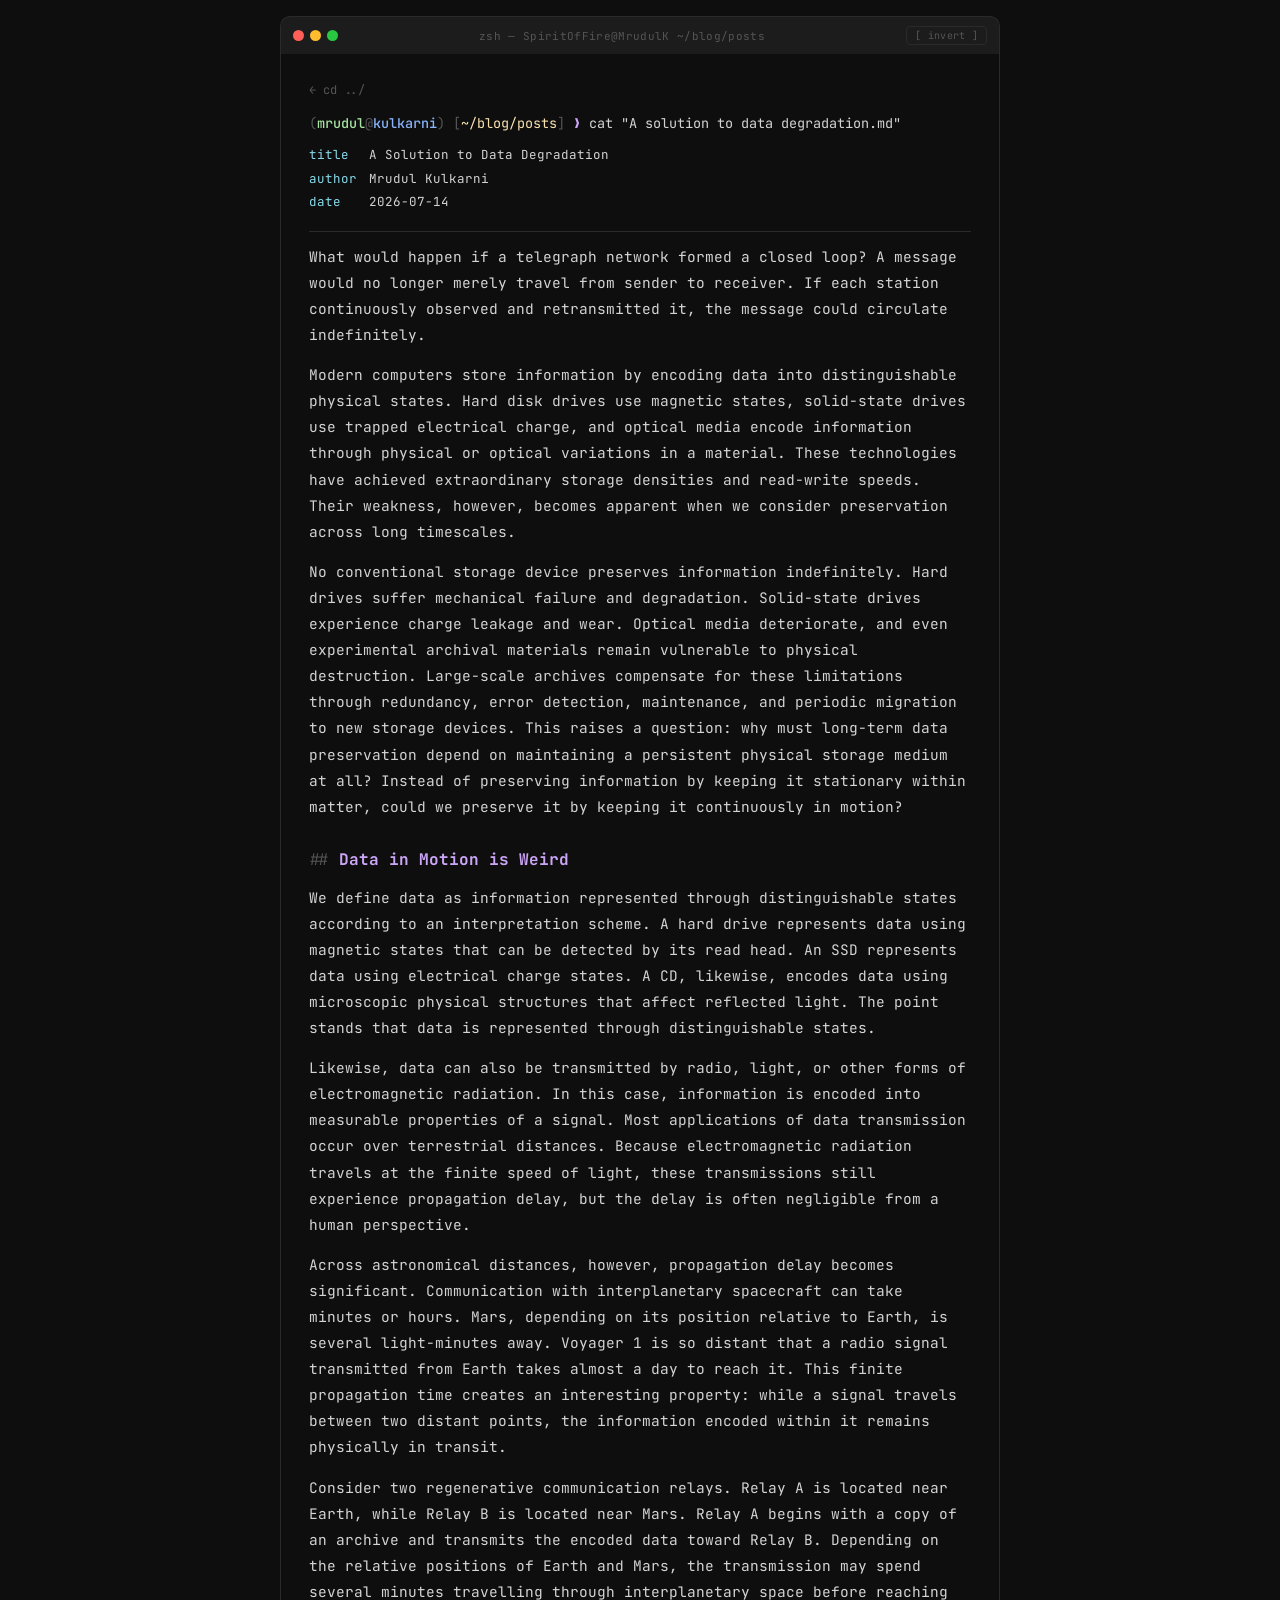
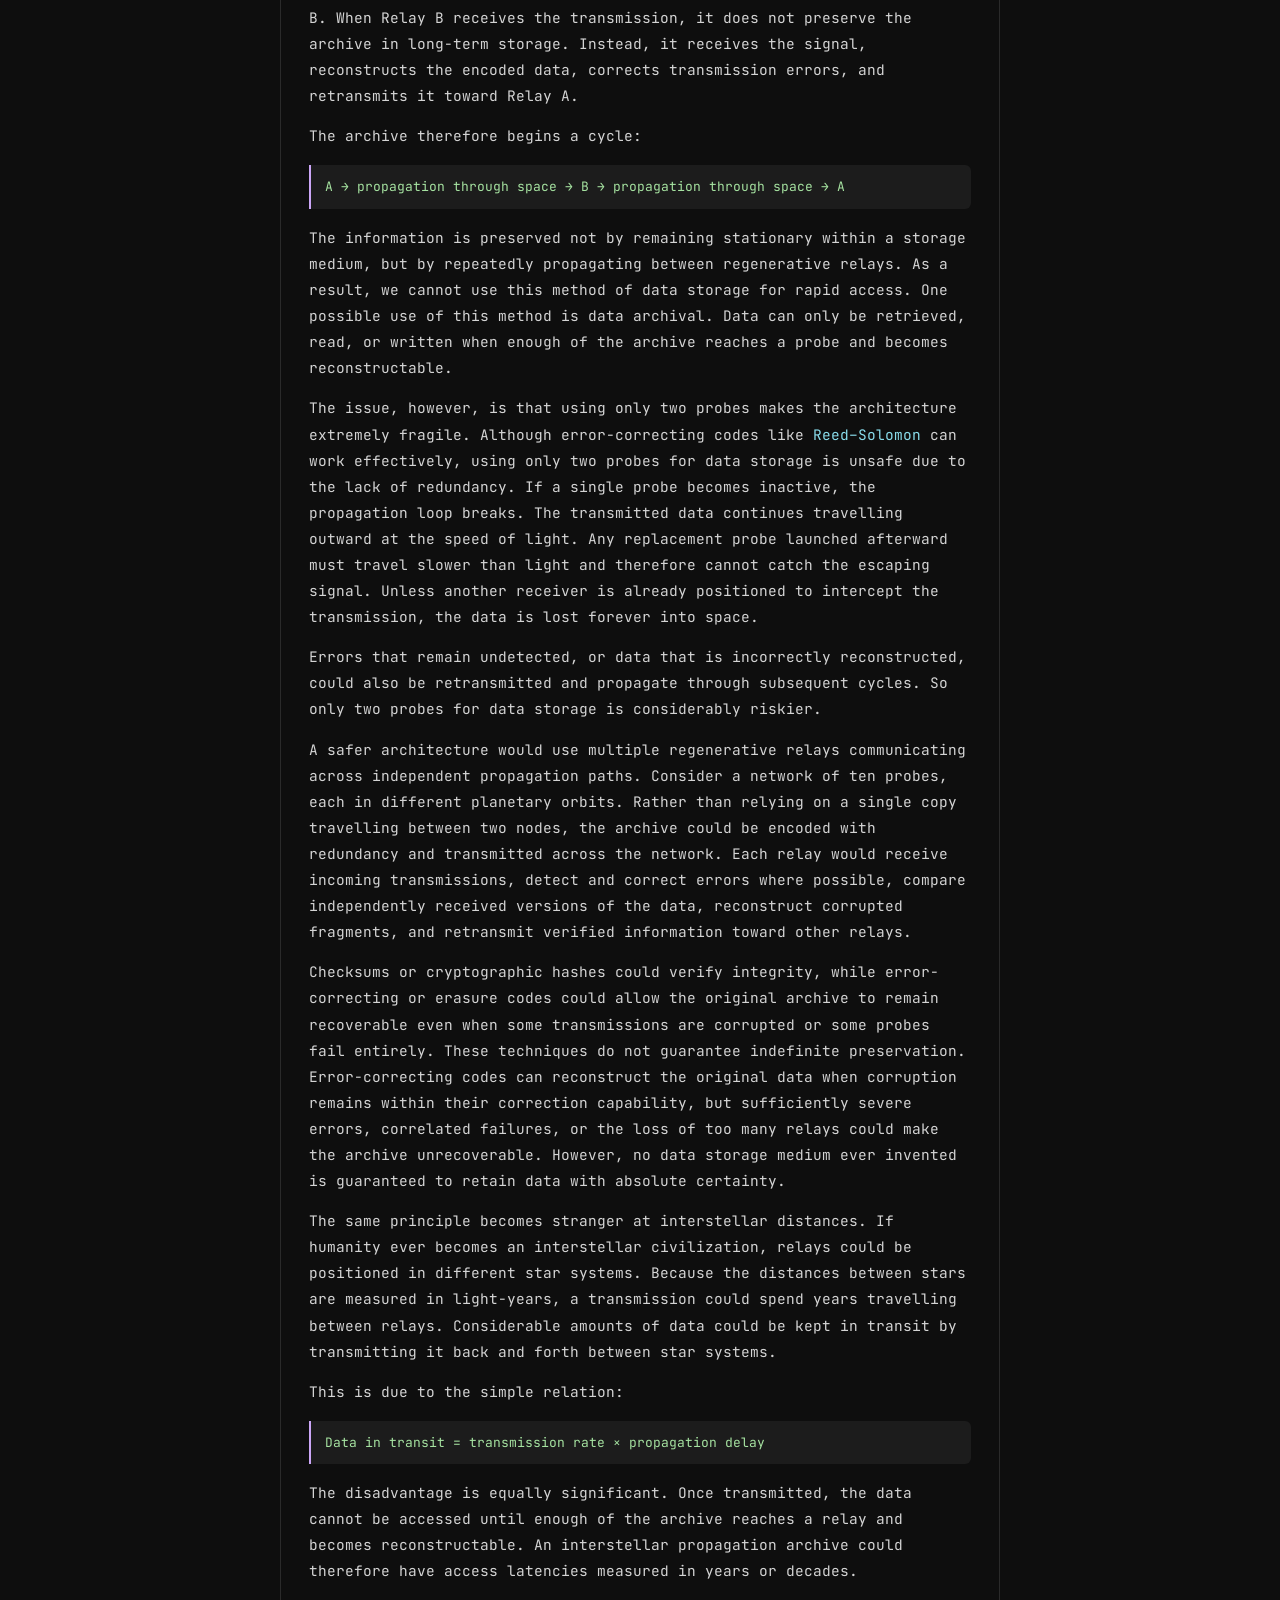
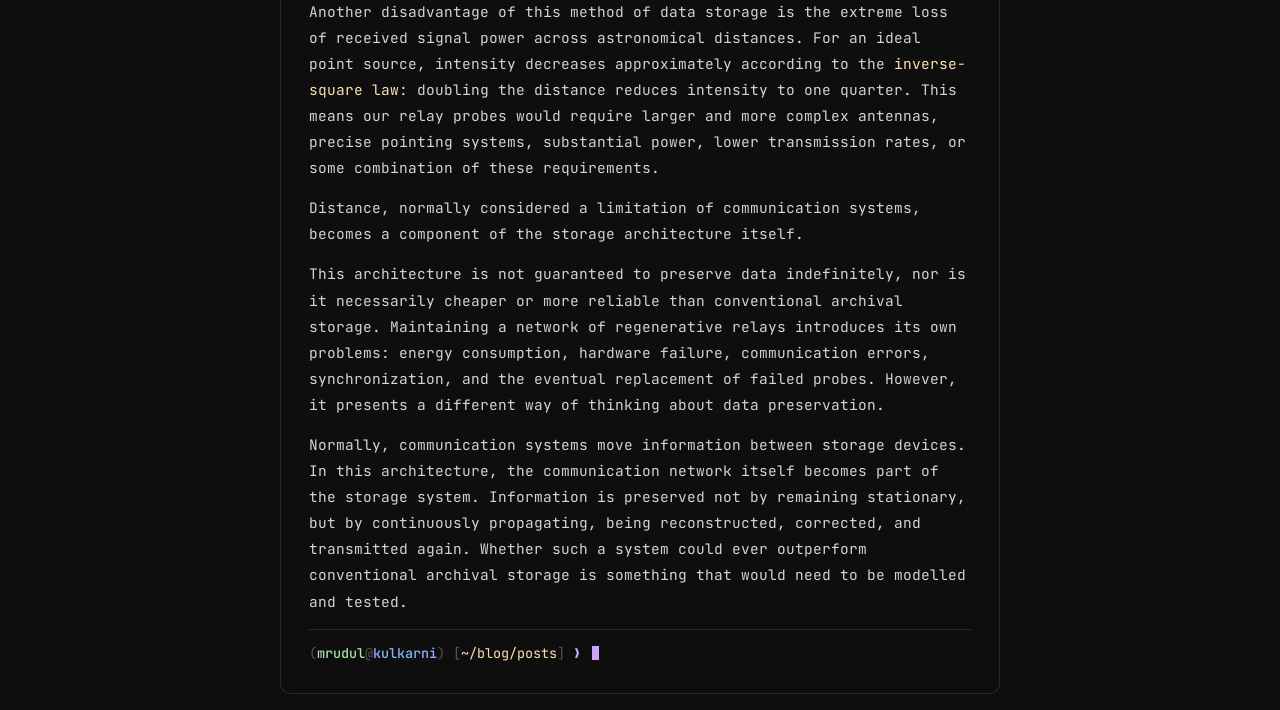
==== a-solution-to-data-degradation.html @ dee89f3e "Add files via upload" ====
<!DOCTYPE html>
<html lang="en">
<head>
<meta charset="UTF-8">
<meta name="viewport" content="width=device-width, initial-scale=1.0">
<title>A Solution to Data Degradation — mrudul@kulkarni</title>
<link href="https://fonts.googleapis.com/css2?family=JetBrains+Mono:wght@300;400;500;700&display=swap" rel="stylesheet">
<style>
  *, *::before, *::after { box-sizing: border-box; margin: 0; padding: 0; }

  :root {
    --bg: #0e0e0e; --bg2: #1c1c1c; --fg: #d4d4d4; --dim: #555;
    --green: #a6e3a1; --blue: #89b4fa; --purple: #cba6f7;
    --yellow: #f9e2af; --cyan: #89dceb; --orange: #fab387;
    --red: #f38ba8; --border: #2a2a2a; --cursor: #cba6f7;
  }

  body.light {
    --bg: #eaecee; --bg2: #dde0e4; --fg: #1a1a1a; --dim: #888;
    --green: #1e6b2e; --blue: #1a4f9c; --purple: #5a2d9a;
    --yellow: #7a5a00; --cyan: #0e6878; --orange: #b04e00;
    --red: #b02020; --border: #c4c8ce; --cursor: #5a2d9a;
  }

  body {
    background: var(--bg); color: var(--fg);
    font-family: 'JetBrains Mono', 'Fira Code', monospace;
    min-height: 100vh; display: flex;
    align-items: flex-start; justify-content: center;
    padding: 1rem 0.5rem;
    transition: background 0.25s, color 0.25s;
  }

  .terminal { width: 100%; max-width: 720px; }

  .window-bar {
    background: var(--bg2); border: 1px solid var(--border);
    border-bottom: none; border-radius: 10px 10px 0 0;
    padding: 9px 12px; display: flex; align-items: center; gap: 8px;
    transition: background 0.25s, border-color 0.25s;
  }

  .dots { display: flex; gap: 6px; }
  .dot { width: 11px; height: 11px; border-radius: 50%; }
  .dot-red { background: #ff5f57; } .dot-yellow { background: #febc2e; } .dot-green { background: #28c840; }

  .win-title { flex: 1; text-align: center; font-size: 11px; color: var(--dim); letter-spacing: 0.03em; white-space: nowrap; overflow: hidden; text-overflow: ellipsis; transition: color 0.25s; }

  .toggle-btn {
    background: transparent; border: 1px solid var(--border);
    color: var(--dim); font-family: inherit;
    font-size: 10px; padding: 2px 8px; border-radius: 4px;
    cursor: pointer; white-space: nowrap; flex-shrink: 0;
    transition: all 0.2s; letter-spacing: 0.03em;
  }
  .toggle-btn:hover { color: var(--purple); border-color: var(--purple); }

  .terminal-body {
    background: var(--bg); border: 1px solid var(--border);
    border-top: none; border-radius: 0 0 10px 10px;
    padding: clamp(14px, 4vw, 24px) clamp(14px, 4vw, 28px) 28px;
    transition: background 0.25s, border-color 0.25s;
  }

  .line { margin-bottom: 5px; font-size: clamp(11px, 2.8vw, 13.5px); line-height: 1.65; word-break: break-word; }
  .line.gap-sm { margin-bottom: 10px; }
  .line.gap { margin-bottom: 18px; }

  .prompt { display: flex; flex-wrap: wrap; align-items: center; font-size: clamp(11px, 2.8vw, 13.5px); line-height: 1.7; }

  .ps-bracket { color: var(--dim); } .ps-user { color: var(--green); font-weight: 500; }
  .ps-at { color: var(--dim); } .ps-host { color: var(--blue); font-weight: 500; }
  .ps-path { color: var(--yellow); }
  .ps-arrow { color: var(--purple); white-space: nowrap; } .ps-cmd { color: var(--fg); word-break: break-all; }

  .comment { color: var(--dim); font-style: italic; font-size: clamp(10px, 2.5vw, 12px); }

  .divider { border: none; border-top: 1px solid var(--border); margin: 12px 0; transition: border-color 0.25s; }

  .whoami-block { display: grid; grid-template-columns: auto 1fr; gap: 3px 12px; margin: 4px 0; font-size: clamp(10.5px, 2.5vw, 12.5px); }
  .wk { color: var(--cyan); white-space: nowrap; } .wv { color: var(--fg); word-break: break-word; }

  .back-link {
    display: inline-flex; align-items: center; gap: 6px;
    font-size: clamp(10px, 2.4vw, 12px); color: var(--dim);
    text-decoration: none; margin-bottom: 14px;
    transition: color 0.15s;
  }
  .back-link:hover { color: var(--purple); }

  .cursor-blink { display: inline-block; width: 7px; height: 14px; background: var(--cursor); vertical-align: middle; margin-left: 3px; animation: blink 1.1s steps(1) infinite; transition: background 0.25s; }
  @keyframes blink { 0%,49% { opacity: 1; } 50%,100% { opacity: 0; } }

  /* article body */
  .article { font-size: clamp(12.5px, 2.9vw, 14.5px); line-height: 1.8; color: var(--fg); }
  .article h2 {
    font-size: clamp(13.5px, 3.1vw, 16px);
    color: var(--purple); margin: 26px 0 10px;
    font-weight: 700;
  }
  .article h2::before { content: "## "; color: var(--dim); font-weight: 400; }
  .article p { margin-bottom: 14px; }
  .article p:first-of-type { margin-top: 4px; }
  .highlight { color: var(--yellow); }
  .accent { color: var(--cyan); }
  .formula {
    display: block; margin: 16px 0; padding: 10px 14px;
    background: var(--bg2); border-left: 2px solid var(--purple);
    border-radius: 0 6px 6px 0; color: var(--green);
    font-size: clamp(11.5px, 2.7vw, 13px);
    overflow-x: auto; white-space: nowrap;
  }

  a { text-decoration: none; }
</style>
</head>
<body id="body">
<div class="terminal">
  <div class="window-bar">
    <div class="dots">
      <div class="dot dot-red"></div>
      <div class="dot dot-yellow"></div>
      <div class="dot dot-green"></div>
    </div>
    <div class="win-title">zsh — SpiritOfFire@MrudulK ~/blog/posts</div>
    <button class="toggle-btn" onclick="toggleTheme()" id="toggleBtn">[ invert ]</button>
  </div>

  <div class="terminal-body">

    <a class="back-link" href="../blog.html">← cd ../</a>

    <div class="line gap-sm">
      <div class="prompt">
        <span class="ps-bracket">(</span><span class="ps-user">mrudul</span><span class="ps-at">@</span><span class="ps-host">kulkarni</span><span class="ps-bracket">)&nbsp;</span><span class="ps-bracket">[</span><span class="ps-path">~/blog/posts</span><span class="ps-bracket">]&nbsp;</span><span class="ps-arrow">❯&nbsp;</span><span class="ps-cmd">cat "A solution to data degradation.md"</span>
      </div>
    </div>

    <div class="line gap">
      <div class="whoami-block">
        <span class="wk">title</span><span class="wv">A Solution to Data Degradation</span>
        <span class="wk">author</span><span class="wv">Mrudul Kulkarni</span>
        <span class="wk">date</span><span class="wv">2026-07-14</span>
      </div>
    </div>

    <hr class="divider">

    <div class="article">

      <p>What would happen if a telegraph network formed a closed loop? A message would no longer merely travel from sender to receiver. If each station continuously observed and retransmitted it, the message could circulate indefinitely.</p>

      <p>Modern computers store information by encoding data into distinguishable physical states. Hard disk drives use magnetic states, solid-state drives use trapped electrical charge, and optical media encode information through physical or optical variations in a material. These technologies have achieved extraordinary storage densities and read-write speeds. Their weakness, however, becomes apparent when we consider preservation across long timescales.</p>

      <p>No conventional storage device preserves information indefinitely. Hard drives suffer mechanical failure and degradation. Solid-state drives experience charge leakage and wear. Optical media deteriorate, and even experimental archival materials remain vulnerable to physical destruction. Large-scale archives compensate for these limitations through redundancy, error detection, maintenance, and periodic migration to new storage devices. This raises a question: why must long-term data preservation depend on maintaining a persistent physical storage medium at all? Instead of preserving information by keeping it stationary within matter, could we preserve it by keeping it continuously in motion?</p>

      <h2>Data in Motion is Weird</h2>

      <p>We define data as information represented through distinguishable states according to an interpretation scheme. A hard drive represents data using magnetic states that can be detected by its read head. An SSD represents data using electrical charge states. A CD, likewise, encodes data using microscopic physical structures that affect reflected light. The point stands that data is represented through distinguishable states.</p>

      <p>Likewise, data can also be transmitted by radio, light, or other forms of electromagnetic radiation. In this case, information is encoded into measurable properties of a signal. Most applications of data transmission occur over terrestrial distances. Because electromagnetic radiation travels at the finite speed of light, these transmissions still experience propagation delay, but the delay is often negligible from a human perspective.</p>

      <p>Across astronomical distances, however, propagation delay becomes significant. Communication with interplanetary spacecraft can take minutes or hours. Mars, depending on its position relative to Earth, is several light-minutes away. Voyager 1 is so distant that a radio signal transmitted from Earth takes almost a day to reach it. This finite propagation time creates an interesting property: while a signal travels between two distant points, the information encoded within it remains physically in transit.</p>

      <p>Consider two regenerative communication relays. Relay A is located near Earth, while Relay B is located near Mars. Relay A begins with a copy of an archive and transmits the encoded data toward Relay B. Depending on the relative positions of Earth and Mars, the transmission may spend several minutes travelling through interplanetary space before reaching B. When Relay B receives the transmission, it does not preserve the archive in long-term storage. Instead, it receives the signal, reconstructs the encoded data, corrects transmission errors, and retransmits it toward Relay A.</p>

      <p>The archive therefore begins a cycle:</p>

      <span class="formula">A → propagation through space → B → propagation through space → A</span>

      <p>The information is preserved not by remaining stationary within a storage medium, but by repeatedly propagating between regenerative relays. As a result, we cannot use this method of data storage for rapid access. One possible use of this method is data archival. Data can only be retrieved, read, or written when enough of the archive reaches a probe and becomes reconstructable.</p>

      <p>The issue, however, is that using only two probes makes the architecture extremely fragile. Although error-correcting codes like <span class="accent">Reed–Solomon</span> can work effectively, using only two probes for data storage is unsafe due to the lack of redundancy. If a single probe becomes inactive, the propagation loop breaks. The transmitted data continues travelling outward at the speed of light. Any replacement probe launched afterward must travel slower than light and therefore cannot catch the escaping signal. Unless another receiver is already positioned to intercept the transmission, the data is lost forever into space.</p>

      <p>Errors that remain undetected, or data that is incorrectly reconstructed, could also be retransmitted and propagate through subsequent cycles. So only two probes for data storage is considerably riskier.</p>

      <p>A safer architecture would use multiple regenerative relays communicating across independent propagation paths. Consider a network of ten probes, each in different planetary orbits. Rather than relying on a single copy travelling between two nodes, the archive could be encoded with redundancy and transmitted across the network. Each relay would receive incoming transmissions, detect and correct errors where possible, compare independently received versions of the data, reconstruct corrupted fragments, and retransmit verified information toward other relays.</p>

      <p>Checksums or cryptographic hashes could verify integrity, while error-correcting or erasure codes could allow the original archive to remain recoverable even when some transmissions are corrupted or some probes fail entirely. These techniques do not guarantee indefinite preservation. Error-correcting codes can reconstruct the original data when corruption remains within their correction capability, but sufficiently severe errors, correlated failures, or the loss of too many relays could make the archive unrecoverable. However, no data storage medium ever invented is guaranteed to retain data with absolute certainty.</p>

      <p>The same principle becomes stranger at interstellar distances. If humanity ever becomes an interstellar civilization, relays could be positioned in different star systems. Because the distances between stars are measured in light-years, a transmission could spend years travelling between relays. Considerable amounts of data could be kept in transit by transmitting it back and forth between star systems.</p>

      <p>This is due to the simple relation:</p>

      <span class="formula">Data in transit = transmission rate × propagation delay</span>

      <p>The disadvantage is equally significant. Once transmitted, the data cannot be accessed until enough of the archive reaches a relay and becomes reconstructable. An interstellar propagation archive could therefore have access latencies measured in years or decades.</p>

      <p>Another disadvantage of this method of data storage is the extreme loss of received signal power across astronomical distances. For an ideal point source, intensity decreases approximately according to the <span class="highlight">inverse-square law</span>: doubling the distance reduces intensity to one quarter. This means our relay probes would require larger and more complex antennas, precise pointing systems, substantial power, lower transmission rates, or some combination of these requirements.</p>

      <p>Distance, normally considered a limitation of communication systems, becomes a component of the storage architecture itself.</p>

      <p>This architecture is not guaranteed to preserve data indefinitely, nor is it necessarily cheaper or more reliable than conventional archival storage. Maintaining a network of regenerative relays introduces its own problems: energy consumption, hardware failure, communication errors, synchronization, and the eventual replacement of failed probes. However, it presents a different way of thinking about data preservation.</p>

      <p>Normally, communication systems move information between storage devices. In this architecture, the communication network itself becomes part of the storage system. Information is preserved not by remaining stationary, but by continuously propagating, being reconstructed, corrected, and transmitted again. Whether such a system could ever outperform conventional archival storage is something that would need to be modelled and tested.</p>

    </div>

    <hr class="divider">

    <div class="prompt">
      <span class="ps-bracket">(</span><span class="ps-user">mrudul</span><span class="ps-at">@</span><span class="ps-host">kulkarni</span><span class="ps-bracket">)&nbsp;</span><span class="ps-bracket">[</span><span class="ps-path">~/blog/posts</span><span class="ps-bracket">]&nbsp;</span><span class="ps-arrow">❯&nbsp;</span><span class="cursor-blink"></span>
    </div>

  </div>
</div>

<script>
  function toggleTheme() {
    const body = document.getElementById('body');
    const btn = document.getElementById('toggleBtn');
    body.classList.toggle('light');
    btn.textContent = body.classList.contains('light') ? '[ dark ]' : '[ invert ]';
  }
</script>
</body>
</html>
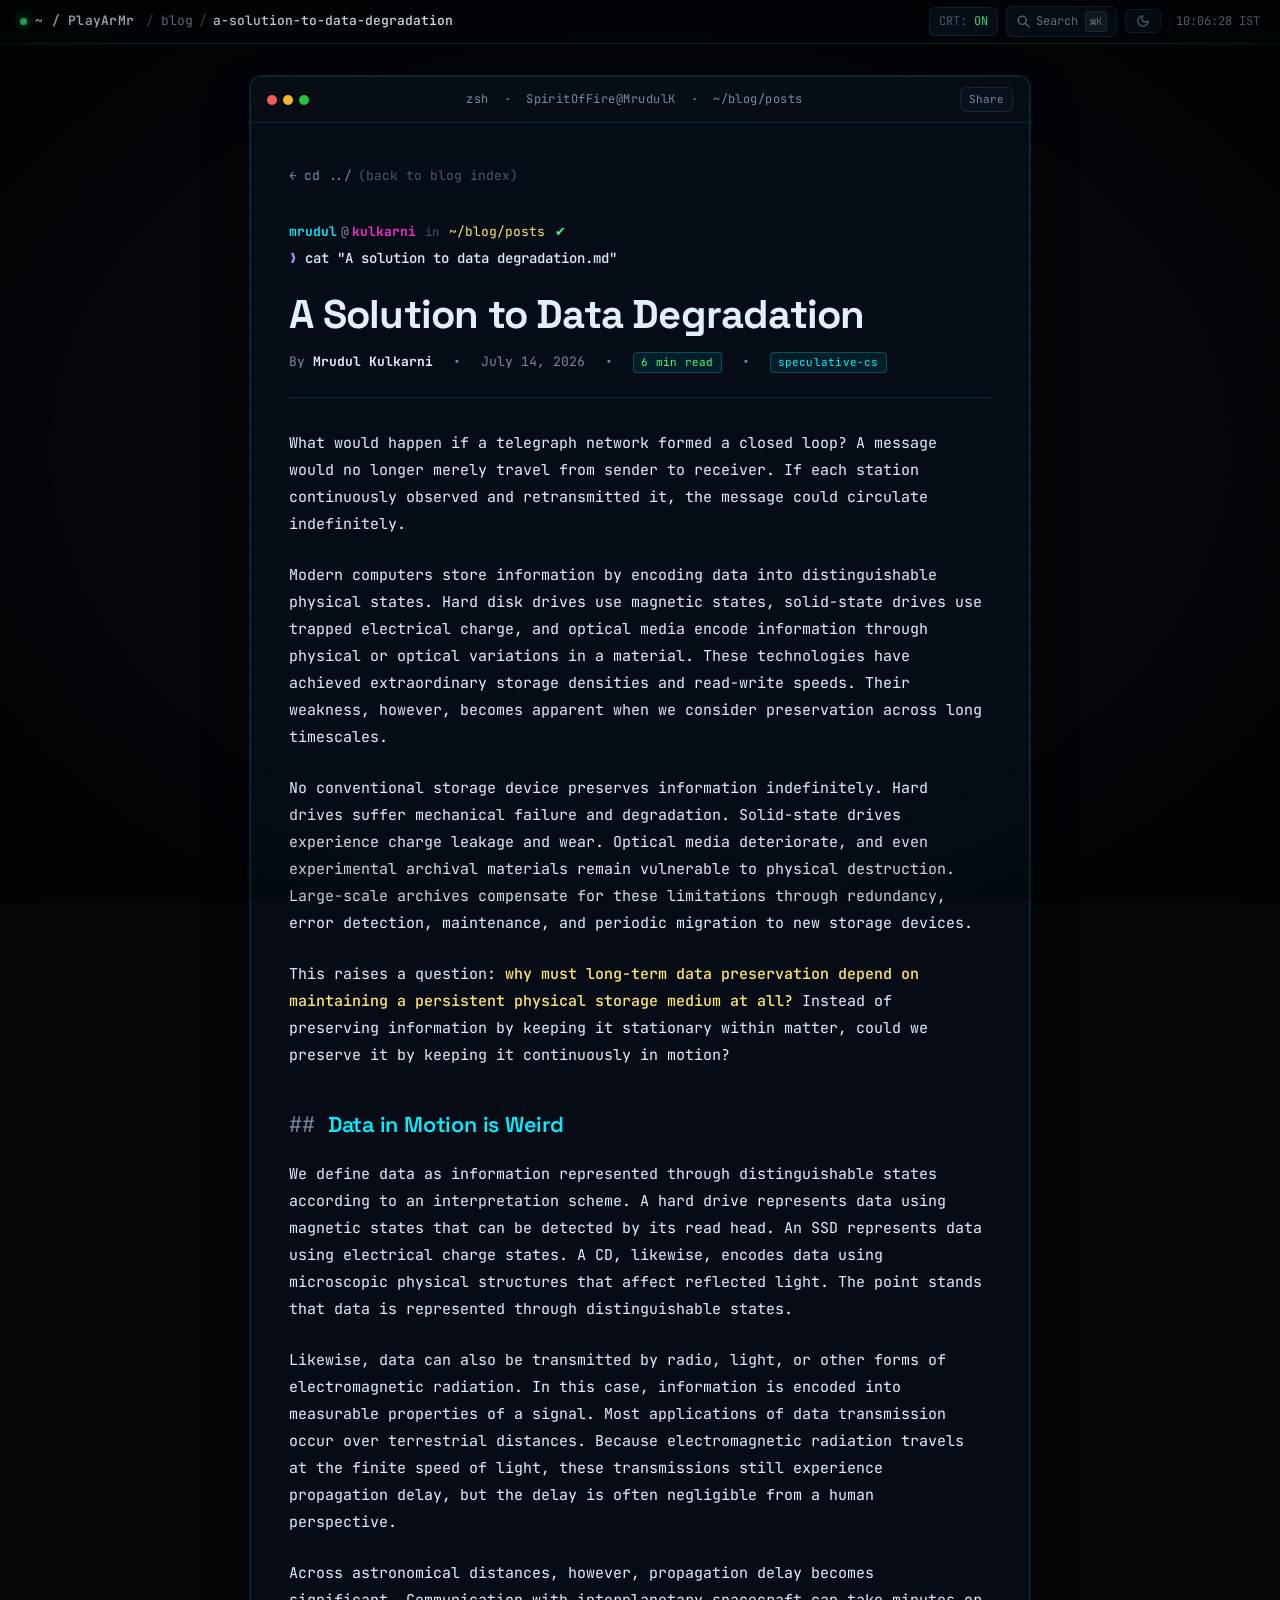
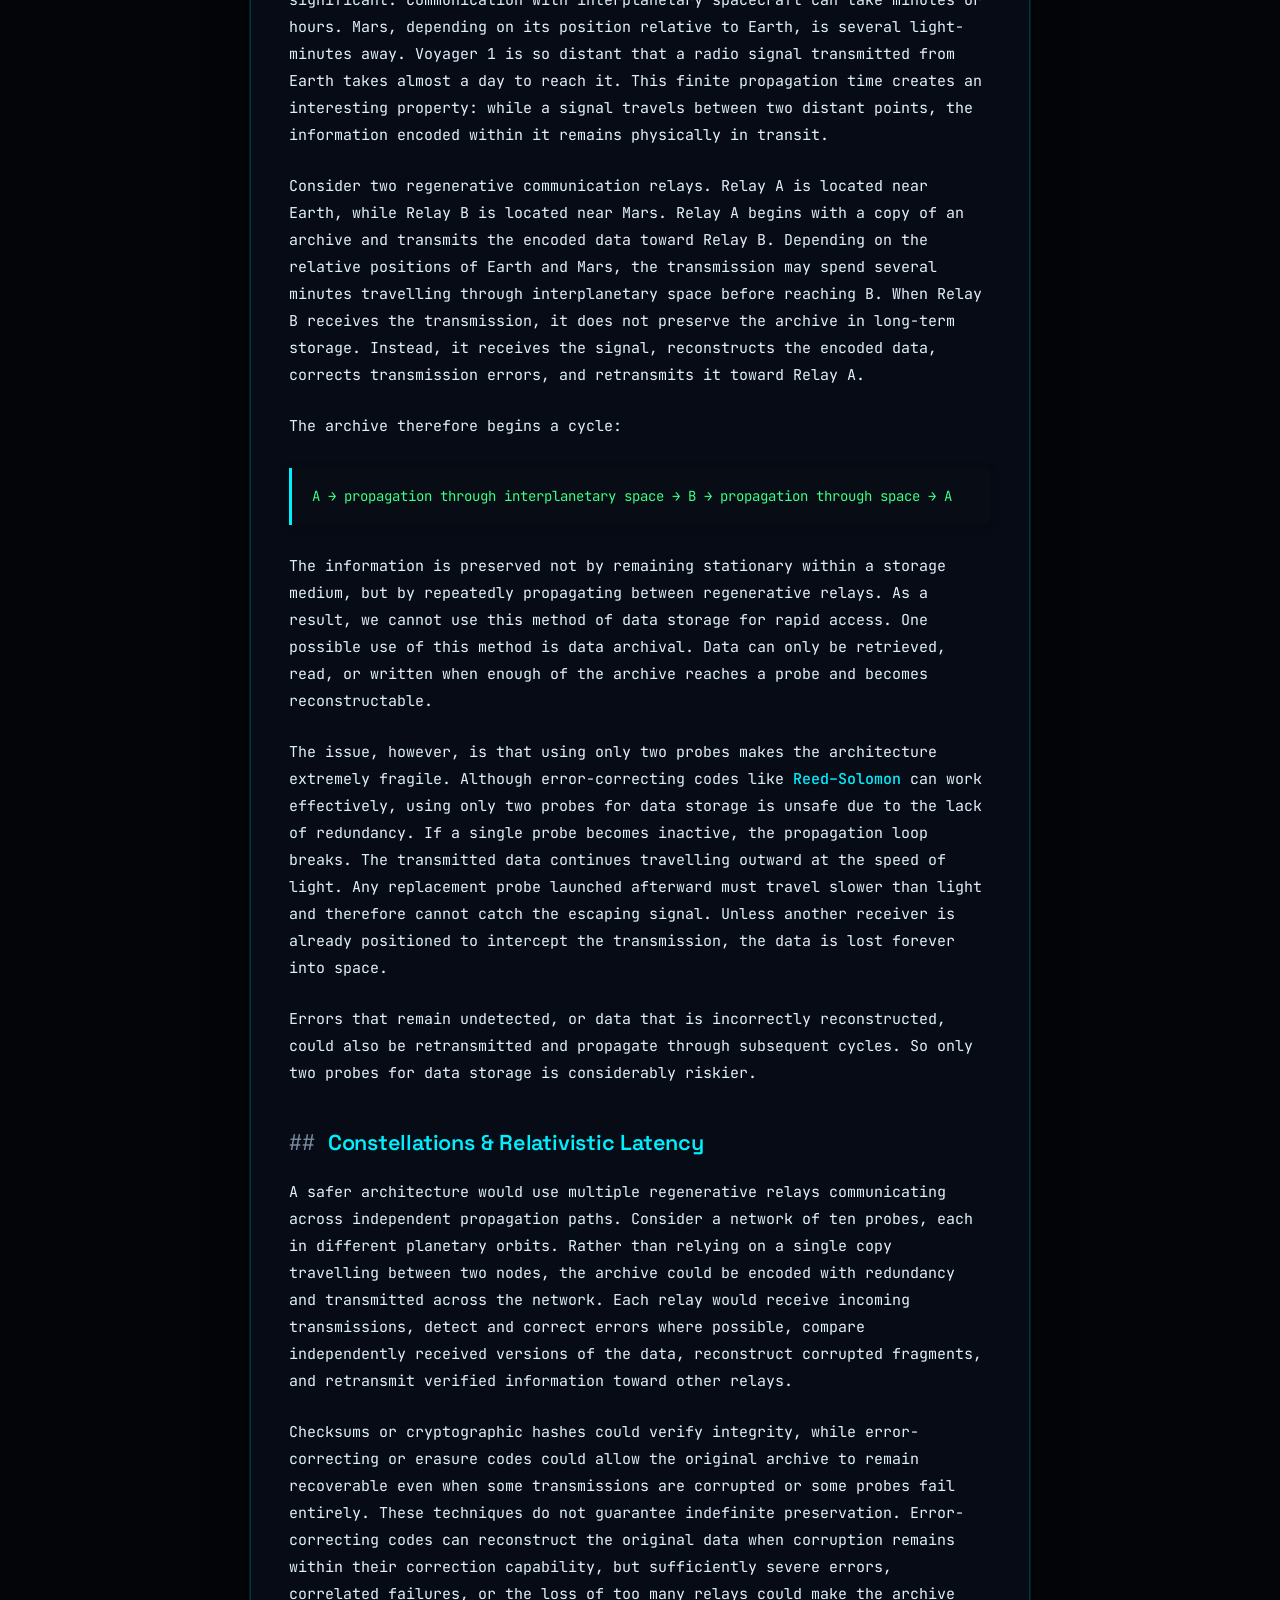
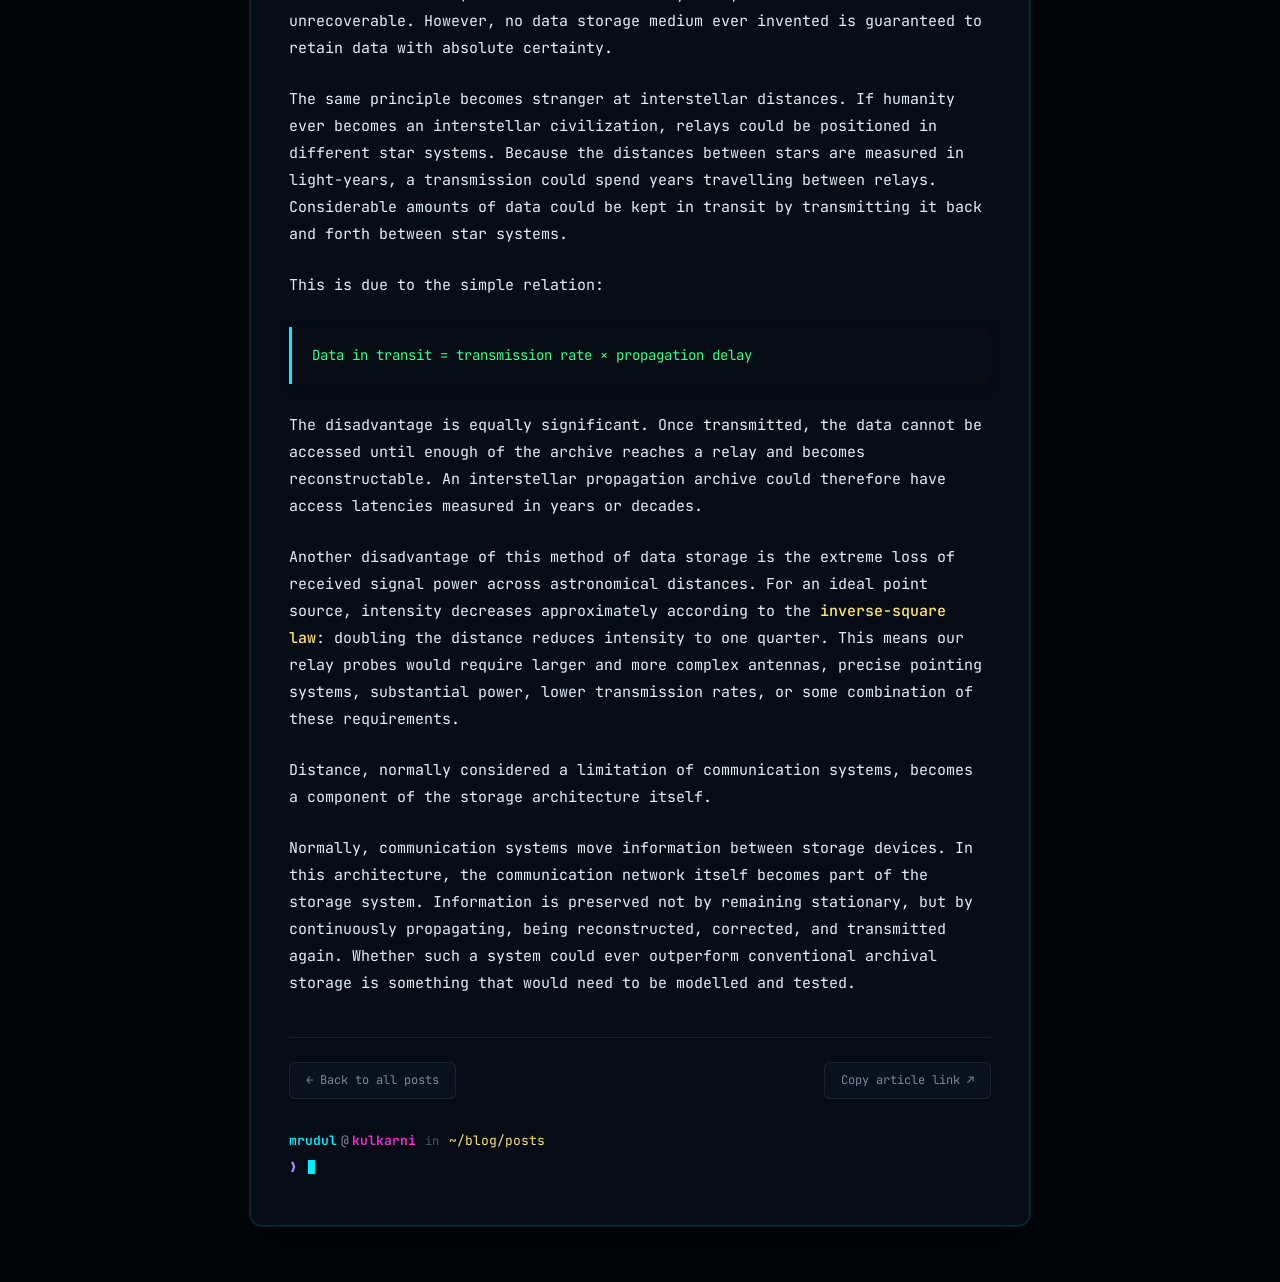
==== commit e5544700: "total website revamp!" ====
--- a/a-solution-to-data-degradation.html
+++ b/a-solution-to-data-degradation.html
@@ -1,217 +1,242 @@
 <!DOCTYPE html>
-<html lang="en">
+<html lang="en" data-theme="dark">
 <head>
-<meta charset="UTF-8">
-<meta name="viewport" content="width=device-width, initial-scale=1.0">
-<title>A Solution to Data Degradation — mrudul@kulkarni</title>
-<link href="https://fonts.googleapis.com/css2?family=JetBrains+Mono:wght@300;400;500;700&display=swap" rel="stylesheet">
-<style>
-  *, *::before, *::after { box-sizing: border-box; margin: 0; padding: 0; }
-
-  :root {
-    --bg: #0e0e0e; --bg2: #1c1c1c; --fg: #d4d4d4; --dim: #555;
-    --green: #a6e3a1; --blue: #89b4fa; --purple: #cba6f7;
-    --yellow: #f9e2af; --cyan: #89dceb; --orange: #fab387;
-    --red: #f38ba8; --border: #2a2a2a; --cursor: #cba6f7;
-  }
-
-  body.light {
-    --bg: #eaecee; --bg2: #dde0e4; --fg: #1a1a1a; --dim: #888;
-    --green: #1e6b2e; --blue: #1a4f9c; --purple: #5a2d9a;
-    --yellow: #7a5a00; --cyan: #0e6878; --orange: #b04e00;
-    --red: #b02020; --border: #c4c8ce; --cursor: #5a2d9a;
-  }
-
-  body {
-    background: var(--bg); color: var(--fg);
-    font-family: 'JetBrains Mono', 'Fira Code', monospace;
-    min-height: 100vh; display: flex;
-    align-items: flex-start; justify-content: center;
-    padding: 1rem 0.5rem;
-    transition: background 0.25s, color 0.25s;
-  }
-
-  .terminal { width: 100%; max-width: 720px; }
-
-  .window-bar {
-    background: var(--bg2); border: 1px solid var(--border);
-    border-bottom: none; border-radius: 10px 10px 0 0;
-    padding: 9px 12px; display: flex; align-items: center; gap: 8px;
-    transition: background 0.25s, border-color 0.25s;
-  }
-
-  .dots { display: flex; gap: 6px; }
-  .dot { width: 11px; height: 11px; border-radius: 50%; }
-  .dot-red { background: #ff5f57; } .dot-yellow { background: #febc2e; } .dot-green { background: #28c840; }
-
-  .win-title { flex: 1; text-align: center; font-size: 11px; color: var(--dim); letter-spacing: 0.03em; white-space: nowrap; overflow: hidden; text-overflow: ellipsis; transition: color 0.25s; }
-
-  .toggle-btn {
-    background: transparent; border: 1px solid var(--border);
-    color: var(--dim); font-family: inherit;
-    font-size: 10px; padding: 2px 8px; border-radius: 4px;
-    cursor: pointer; white-space: nowrap; flex-shrink: 0;
-    transition: all 0.2s; letter-spacing: 0.03em;
-  }
-  .toggle-btn:hover { color: var(--purple); border-color: var(--purple); }
-
-  .terminal-body {
-    background: var(--bg); border: 1px solid var(--border);
-    border-top: none; border-radius: 0 0 10px 10px;
-    padding: clamp(14px, 4vw, 24px) clamp(14px, 4vw, 28px) 28px;
-    transition: background 0.25s, border-color 0.25s;
-  }
-
-  .line { margin-bottom: 5px; font-size: clamp(11px, 2.8vw, 13.5px); line-height: 1.65; word-break: break-word; }
-  .line.gap-sm { margin-bottom: 10px; }
-  .line.gap { margin-bottom: 18px; }
-
-  .prompt { display: flex; flex-wrap: wrap; align-items: center; font-size: clamp(11px, 2.8vw, 13.5px); line-height: 1.7; }
-
-  .ps-bracket { color: var(--dim); } .ps-user { color: var(--green); font-weight: 500; }
-  .ps-at { color: var(--dim); } .ps-host { color: var(--blue); font-weight: 500; }
-  .ps-path { color: var(--yellow); }
-  .ps-arrow { color: var(--purple); white-space: nowrap; } .ps-cmd { color: var(--fg); word-break: break-all; }
-
-  .comment { color: var(--dim); font-style: italic; font-size: clamp(10px, 2.5vw, 12px); }
-
-  .divider { border: none; border-top: 1px solid var(--border); margin: 12px 0; transition: border-color 0.25s; }
-
-  .whoami-block { display: grid; grid-template-columns: auto 1fr; gap: 3px 12px; margin: 4px 0; font-size: clamp(10.5px, 2.5vw, 12.5px); }
-  .wk { color: var(--cyan); white-space: nowrap; } .wv { color: var(--fg); word-break: break-word; }
-
-  .back-link {
-    display: inline-flex; align-items: center; gap: 6px;
-    font-size: clamp(10px, 2.4vw, 12px); color: var(--dim);
-    text-decoration: none; margin-bottom: 14px;
-    transition: color 0.15s;
-  }
-  .back-link:hover { color: var(--purple); }
-
-  .cursor-blink { display: inline-block; width: 7px; height: 14px; background: var(--cursor); vertical-align: middle; margin-left: 3px; animation: blink 1.1s steps(1) infinite; transition: background 0.25s; }
-  @keyframes blink { 0%,49% { opacity: 1; } 50%,100% { opacity: 0; } }
-
-  /* article body */
-  .article { font-size: clamp(12.5px, 2.9vw, 14.5px); line-height: 1.8; color: var(--fg); }
-  .article h2 {
-    font-size: clamp(13.5px, 3.1vw, 16px);
-    color: var(--purple); margin: 26px 0 10px;
-    font-weight: 700;
-  }
-  .article h2::before { content: "## "; color: var(--dim); font-weight: 400; }
-  .article p { margin-bottom: 14px; }
-  .article p:first-of-type { margin-top: 4px; }
-  .highlight { color: var(--yellow); }
-  .accent { color: var(--cyan); }
-  .formula {
-    display: block; margin: 16px 0; padding: 10px 14px;
-    background: var(--bg2); border-left: 2px solid var(--purple);
-    border-radius: 0 6px 6px 0; color: var(--green);
-    font-size: clamp(11.5px, 2.7vw, 13px);
-    overflow-x: auto; white-space: nowrap;
-  }
-
-  a { text-decoration: none; }
-</style>
+  <meta charset="UTF-8">
+  <meta name="viewport" content="width=device-width, initial-scale=1.0">
+  <title>A Solution to Data Degradation — mrudul@kulkarni</title>
+  <meta name="description" content="What happens when communication networks replace stationary storage? A speculative architecture on preserving data continuously in motion through interplanetary regenerative relays.">
+  <meta name="author" content="Mrudul Kulkarni">
+
+  <!-- Open Graph -->
+  <meta property="og:type" content="article">
+  <meta property="og:title" content="A Solution to Data Degradation — Mrudul Kulkarni">
+  <meta property="og:description" content="Preserving data by keeping it continuously in motion across deep space relay loops.">
+  <meta property="article:published_time" content="2026-07-14">
+  <meta property="article:author" content="Mrudul Kulkarni">
+
+  <!-- Favicon -->
+  <link rel="icon" href="data:image/svg+xml,<svg xmlns='http://www.w3.org/2000/svg' viewBox='0 0 24 24' fill='%2300f0ff'><text y='18' font-size='18' font-family='monospace'>❯_</text></svg>">
+
+  <!-- Pre-apply theme -->
+  <script>
+    (function() {
+      try {
+        const saved = localStorage.getItem('playarmr-theme') || 'dark';
+        document.documentElement.setAttribute('data-theme', saved);
+      } catch(e) {}
+    })();
+  </script>
+
+  <link rel="stylesheet" href="./shared.css">
 </head>
-<body id="body">
-<div class="terminal">
-  <div class="window-bar">
-    <div class="dots">
-      <div class="dot dot-red"></div>
-      <div class="dot dot-yellow"></div>
-      <div class="dot dot-green"></div>
-    </div>
-    <div class="win-title">zsh — SpiritOfFire@MrudulK ~/blog/posts</div>
-    <button class="toggle-btn" onclick="toggleTheme()" id="toggleBtn">[ invert ]</button>
+<body class="crt-active">
+
+  <!-- ── Top Menubar (Max Leiter Style) ─────────────────────────────────── -->
+  <header class="menubar" role="banner">
+    <div class="menubar-left">
+      <div class="menubar-brand">
+        <span class="status-dot" aria-label="System status online"></span>
+        <a href="./index.html" style="color:var(--fg); font-weight:600;">~ / PlayArMr</a>
+      </div>
+      <nav class="breadcrumbs" aria-label="Breadcrumb">
+        <span class="sep">/</span>
+        <a href="./page2.html">blog</a>
+        <span class="sep">/</span>
+        <span class="current" title="a-solution-to-data-degradation.md">a-solution-to-data-degradation</span>
+      </nav>
+    </div>
+
+    <div class="menubar-right">
+      <button class="menubar-btn" id="crt-toggle-btn" onclick="window.PlayArMr.toggleCRT()" title="Toggle CRT scanlines">
+        <span style="opacity:0.7">CRT:</span> <span style="color:var(--green)">ON</span>
+      </button>
+
+      <button class="menubar-btn" onclick="window.PlayArMr.openPalette()" title="Search (⌘K / Ctrl+K)">
+        <svg width="13" height="13" viewBox="0 0 16 16" fill="none" stroke="currentColor" stroke-width="1.5" aria-hidden="true">
+          <circle cx="6.5" cy="6.5" r="5"></circle>
+          <line x1="10" y1="10" x2="15" y2="15"></line>
+        </svg>
+        <span>Search</span>
+        <span class="kbd-shortcut">⌘K</span>
+      </button>
+
+      <button class="menubar-btn" onclick="window.PlayArMr.toggleTheme()" title="Toggle Theme" aria-label="Toggle Theme">
+        <svg id="theme-icon" width="14" height="14" viewBox="0 0 24 24" fill="none" stroke="currentColor" stroke-width="2" stroke-linecap="round" stroke-linejoin="round" aria-hidden="true">
+          <path d="M12 3a6 6 0 0 0 9 9 9 9 0 1 1-9-9Z"></path>
+        </svg>
+      </button>
+
+      <time class="menubar-clock" id="menubar-clock">--:--:-- IST</time>
+    </div>
+  </header>
+
+  <!-- ── Article Reader Container ───────────────────────────────────────── -->
+  <div class="desktop-wrapper" style="max-width: 820px;">
+    
+    <div class="window-card">
+      <div class="window-header">
+        <div class="window-dots">
+          <a href="./page2.html" class="window-dot red" title="cd ../ (Back to Blog)"></a>
+          <span class="window-dot yellow"></span>
+          <span class="window-dot green"></span>
+        </div>
+        <div class="window-title">zsh &nbsp;·&nbsp; SpiritOfFire@MrudulK &nbsp;·&nbsp; ~/blog/posts</div>
+        <button onclick="copyArticleUrl()" class="menubar-btn" style="padding: 0.15rem 0.5rem; font-size:0.6875rem;">
+          <span>Share</span>
+        </button>
+      </div>
+
+      <div class="window-body" style="padding: clamp(1.25rem, 3vw, 2.5rem);">
+        
+        <!-- Back Navigation Link -->
+        <a href="./page2.html" style="display:inline-flex; align-items:center; gap:0.4rem; color:var(--fg-dim); font-size:0.8125rem; margin-bottom:1.5rem; transition:color 0.15s;">
+          <span>&larr;</span> <span>cd ../</span> <span style="opacity:0.6;">(back to blog index)</span>
+        </a>
+
+        <!-- Terminal cat header -->
+        <div class="prompt-group" style="margin-bottom:1.25rem;">
+          <div class="prompt-line-top">
+            <span class="prompt-segment">
+              <span class="seg-user">mrudul</span><span class="seg-at">@</span><span class="seg-host">kulkarni</span>
+            </span>
+            <span class="seg-in">in</span>
+            <span class="prompt-segment">
+              <span class="seg-dir">~/blog/posts</span>
+            </span>
+            <span class="seg-ok">✔</span>
+          </div>
+          <div class="prompt-cmd-line">
+            <span class="prompt-arrow">❯</span>
+            <span class="prompt-cmd">cat "A solution to data degradation.md"</span>
+          </div>
+        </div>
+
+        <!-- Article Metadata Block -->
+        <header class="article-header">
+          <h1 class="article-title">A Solution to Data Degradation</h1>
+          <div class="article-meta">
+            <span>By <strong style="color:var(--fg);">Mrudul Kulkarni</strong></span>
+            <span>&bull;</span>
+            <time datetime="2026-07-14">July 14, 2026</time>
+            <span>&bull;</span>
+            <span class="tag-pill" style="color:var(--green)">6 min read</span>
+            <span>&bull;</span>
+            <span class="tag-pill" style="color:var(--cyan)">speculative-cs</span>
+          </div>
+        </header>
+
+        <!-- Article Markdown Content -->
+        <article class="article-body">
+          <p>What would happen if a telegraph network formed a closed loop? A message would no longer merely travel from sender to receiver. If each station continuously observed and retransmitted it, the message could circulate indefinitely.</p>
+
+          <p>Modern computers store information by encoding data into distinguishable physical states. Hard disk drives use magnetic states, solid-state drives use trapped electrical charge, and optical media encode information through physical or optical variations in a material. These technologies have achieved extraordinary storage densities and read-write speeds. Their weakness, however, becomes apparent when we consider preservation across long timescales.</p>
+
+          <p>No conventional storage device preserves information indefinitely. Hard drives suffer mechanical failure and degradation. Solid-state drives experience charge leakage and wear. Optical media deteriorate, and even experimental archival materials remain vulnerable to physical destruction. Large-scale archives compensate for these limitations through redundancy, error detection, maintenance, and periodic migration to new storage devices.</p>
+
+          <p>This raises a question: <strong class="article-highlight">why must long-term data preservation depend on maintaining a persistent physical storage medium at all?</strong> Instead of preserving information by keeping it stationary within matter, could we preserve it by keeping it continuously in motion?</p>
+
+          <h2>Data in Motion is Weird</h2>
+
+          <p>We define data as information represented through distinguishable states according to an interpretation scheme. A hard drive represents data using magnetic states that can be detected by its read head. An SSD represents data using electrical charge states. A CD, likewise, encodes data using microscopic physical structures that affect reflected light. The point stands that data is represented through distinguishable states.</p>
+
+          <p>Likewise, data can also be transmitted by radio, light, or other forms of electromagnetic radiation. In this case, information is encoded into measurable properties of a signal. Most applications of data transmission occur over terrestrial distances. Because electromagnetic radiation travels at the finite speed of light, these transmissions still experience propagation delay, but the delay is often negligible from a human perspective.</p>
+
+          <p>Across astronomical distances, however, propagation delay becomes significant. Communication with interplanetary spacecraft can take minutes or hours. Mars, depending on its position relative to Earth, is several light-minutes away. Voyager 1 is so distant that a radio signal transmitted from Earth takes almost a day to reach it. This finite propagation time creates an interesting property: while a signal travels between two distant points, the information encoded within it remains physically in transit.</p>
+
+          <p>Consider two regenerative communication relays. Relay A is located near Earth, while Relay B is located near Mars. Relay A begins with a copy of an archive and transmits the encoded data toward Relay B. Depending on the relative positions of Earth and Mars, the transmission may spend several minutes travelling through interplanetary space before reaching B. When Relay B receives the transmission, it does not preserve the archive in long-term storage. Instead, it receives the signal, reconstructs the encoded data, corrects transmission errors, and retransmits it toward Relay A.</p>
+
+          <p>The archive therefore begins a cycle:</p>
+
+          <div class="formula-box">
+            A &rarr; propagation through interplanetary space &rarr; B &rarr; propagation through space &rarr; A
+          </div>
+
+          <p>The information is preserved not by remaining stationary within a storage medium, but by repeatedly propagating between regenerative relays. As a result, we cannot use this method of data storage for rapid access. One possible use of this method is data archival. Data can only be retrieved, read, or written when enough of the archive reaches a probe and becomes reconstructable.</p>
+
+          <p>The issue, however, is that using only two probes makes the architecture extremely fragile. Although error-correcting codes like <span class="article-accent">Reed&ndash;Solomon</span> can work effectively, using only two probes for data storage is unsafe due to the lack of redundancy. If a single probe becomes inactive, the propagation loop breaks. The transmitted data continues travelling outward at the speed of light. Any replacement probe launched afterward must travel slower than light and therefore cannot catch the escaping signal. Unless another receiver is already positioned to intercept the transmission, the data is lost forever into space.</p>
+
+          <p>Errors that remain undetected, or data that is incorrectly reconstructed, could also be retransmitted and propagate through subsequent cycles. So only two probes for data storage is considerably riskier.</p>
+
+          <h2>Constellations &amp; Relativistic Latency</h2>
+
+          <p>A safer architecture would use multiple regenerative relays communicating across independent propagation paths. Consider a network of ten probes, each in different planetary orbits. Rather than relying on a single copy travelling between two nodes, the archive could be encoded with redundancy and transmitted across the network. Each relay would receive incoming transmissions, detect and correct errors where possible, compare independently received versions of the data, reconstruct corrupted fragments, and retransmit verified information toward other relays.</p>
+
+          <p>Checksums or cryptographic hashes could verify integrity, while error-correcting or erasure codes could allow the original archive to remain recoverable even when some transmissions are corrupted or some probes fail entirely. These techniques do not guarantee indefinite preservation. Error-correcting codes can reconstruct the original data when corruption remains within their correction capability, but sufficiently severe errors, correlated failures, or the loss of too many relays could make the archive unrecoverable. However, no data storage medium ever invented is guaranteed to retain data with absolute certainty.</p>
+
+          <p>The same principle becomes stranger at interstellar distances. If humanity ever becomes an interstellar civilization, relays could be positioned in different star systems. Because the distances between stars are measured in light-years, a transmission could spend years travelling between relays. Considerable amounts of data could be kept in transit by transmitting it back and forth between star systems.</p>
+
+          <p>This is due to the simple relation:</p>
+
+          <div class="formula-box">
+            Data in transit = transmission rate &times; propagation delay
+          </div>
+
+          <p>The disadvantage is equally significant. Once transmitted, the data cannot be accessed until enough of the archive reaches a relay and becomes reconstructable. An interstellar propagation archive could therefore have access latencies measured in years or decades.</p>
+
+          <p>Another disadvantage of this method of data storage is the extreme loss of received signal power across astronomical distances. For an ideal point source, intensity decreases approximately according to the <span class="article-highlight">inverse-square law</span>: doubling the distance reduces intensity to one quarter. This means our relay probes would require larger and more complex antennas, precise pointing systems, substantial power, lower transmission rates, or some combination of these requirements.</p>
+
+          <p>Distance, normally considered a limitation of communication systems, becomes a component of the storage architecture itself.</p>
+
+          <p>Normally, communication systems move information between storage devices. In this architecture, the communication network itself becomes part of the storage system. Information is preserved not by remaining stationary, but by continuously propagating, being reconstructed, corrected, and transmitted again. Whether such a system could ever outperform conventional archival storage is something that would need to be modelled and tested.</p>
+        </article>
+
+        <hr class="terminal-divider" style="margin: 2.5rem 0 1.5rem;">
+
+        <!-- Article Footer Actions -->
+        <div style="display:flex; flex-wrap:wrap; justify-content:space-between; align-items:center; gap:1rem;">
+          <a href="./page2.html" class="menubar-btn" style="padding:0.5rem 1rem;">
+            &larr; Back to all posts
+          </a>
+          <button onclick="copyArticleUrl()" class="menubar-btn" style="padding:0.5rem 1rem;">
+            Copy article link ↗
+          </button>
+        </div>
+
+        <!-- Terminal Prompt at End -->
+        <div class="prompt-group" style="margin-top:2rem;">
+          <div class="prompt-line-top">
+            <span class="prompt-segment">
+              <span class="seg-user">mrudul</span><span class="seg-at">@</span><span class="seg-host">kulkarni</span>
+            </span>
+            <span class="seg-in">in</span>
+            <span class="prompt-segment">
+              <span class="seg-dir">~/blog/posts</span>
+            </span>
+          </div>
+          <div class="prompt-cmd-line">
+            <span class="prompt-arrow">❯</span>
+            <span class="cursor-blink"></span>
+          </div>
+        </div>
+
+      </div>
+    </div>
   </div>
 
-  <div class="terminal-body">
-
-    <a class="back-link" href="../blog.html">← cd ../</a>
-
-    <div class="line gap-sm">
-      <div class="prompt">
-        <span class="ps-bracket">(</span><span class="ps-user">mrudul</span><span class="ps-at">@</span><span class="ps-host">kulkarni</span><span class="ps-bracket">)&nbsp;</span><span class="ps-bracket">[</span><span class="ps-path">~/blog/posts</span><span class="ps-bracket">]&nbsp;</span><span class="ps-arrow">❯&nbsp;</span><span class="ps-cmd">cat "A solution to data degradation.md"</span>
-      </div>
-    </div>
-
-    <div class="line gap">
-      <div class="whoami-block">
-        <span class="wk">title</span><span class="wv">A Solution to Data Degradation</span>
-        <span class="wk">author</span><span class="wv">Mrudul Kulkarni</span>
-        <span class="wk">date</span><span class="wv">2026-07-14</span>
-      </div>
-    </div>
-
-    <hr class="divider">
-
-    <div class="article">
-
-      <p>What would happen if a telegraph network formed a closed loop? A message would no longer merely travel from sender to receiver. If each station continuously observed and retransmitted it, the message could circulate indefinitely.</p>
-
-      <p>Modern computers store information by encoding data into distinguishable physical states. Hard disk drives use magnetic states, solid-state drives use trapped electrical charge, and optical media encode information through physical or optical variations in a material. These technologies have achieved extraordinary storage densities and read-write speeds. Their weakness, however, becomes apparent when we consider preservation across long timescales.</p>
-
-      <p>No conventional storage device preserves information indefinitely. Hard drives suffer mechanical failure and degradation. Solid-state drives experience charge leakage and wear. Optical media deteriorate, and even experimental archival materials remain vulnerable to physical destruction. Large-scale archives compensate for these limitations through redundancy, error detection, maintenance, and periodic migration to new storage devices. This raises a question: why must long-term data preservation depend on maintaining a persistent physical storage medium at all? Instead of preserving information by keeping it stationary within matter, could we preserve it by keeping it continuously in motion?</p>
-
-      <h2>Data in Motion is Weird</h2>
-
-      <p>We define data as information represented through distinguishable states according to an interpretation scheme. A hard drive represents data using magnetic states that can be detected by its read head. An SSD represents data using electrical charge states. A CD, likewise, encodes data using microscopic physical structures that affect reflected light. The point stands that data is represented through distinguishable states.</p>
-
-      <p>Likewise, data can also be transmitted by radio, light, or other forms of electromagnetic radiation. In this case, information is encoded into measurable properties of a signal. Most applications of data transmission occur over terrestrial distances. Because electromagnetic radiation travels at the finite speed of light, these transmissions still experience propagation delay, but the delay is often negligible from a human perspective.</p>
-
-      <p>Across astronomical distances, however, propagation delay becomes significant. Communication with interplanetary spacecraft can take minutes or hours. Mars, depending on its position relative to Earth, is several light-minutes away. Voyager 1 is so distant that a radio signal transmitted from Earth takes almost a day to reach it. This finite propagation time creates an interesting property: while a signal travels between two distant points, the information encoded within it remains physically in transit.</p>
-
-      <p>Consider two regenerative communication relays. Relay A is located near Earth, while Relay B is located near Mars. Relay A begins with a copy of an archive and transmits the encoded data toward Relay B. Depending on the relative positions of Earth and Mars, the transmission may spend several minutes travelling through interplanetary space before reaching B. When Relay B receives the transmission, it does not preserve the archive in long-term storage. Instead, it receives the signal, reconstructs the encoded data, corrects transmission errors, and retransmits it toward Relay A.</p>
-
-      <p>The archive therefore begins a cycle:</p>
-
-      <span class="formula">A → propagation through space → B → propagation through space → A</span>
-
-      <p>The information is preserved not by remaining stationary within a storage medium, but by repeatedly propagating between regenerative relays. As a result, we cannot use this method of data storage for rapid access. One possible use of this method is data archival. Data can only be retrieved, read, or written when enough of the archive reaches a probe and becomes reconstructable.</p>
-
-      <p>The issue, however, is that using only two probes makes the architecture extremely fragile. Although error-correcting codes like <span class="accent">Reed–Solomon</span> can work effectively, using only two probes for data storage is unsafe due to the lack of redundancy. If a single probe becomes inactive, the propagation loop breaks. The transmitted data continues travelling outward at the speed of light. Any replacement probe launched afterward must travel slower than light and therefore cannot catch the escaping signal. Unless another receiver is already positioned to intercept the transmission, the data is lost forever into space.</p>
-
-      <p>Errors that remain undetected, or data that is incorrectly reconstructed, could also be retransmitted and propagate through subsequent cycles. So only two probes for data storage is considerably riskier.</p>
-
-      <p>A safer architecture would use multiple regenerative relays communicating across independent propagation paths. Consider a network of ten probes, each in different planetary orbits. Rather than relying on a single copy travelling between two nodes, the archive could be encoded with redundancy and transmitted across the network. Each relay would receive incoming transmissions, detect and correct errors where possible, compare independently received versions of the data, reconstruct corrupted fragments, and retransmit verified information toward other relays.</p>
-
-      <p>Checksums or cryptographic hashes could verify integrity, while error-correcting or erasure codes could allow the original archive to remain recoverable even when some transmissions are corrupted or some probes fail entirely. These techniques do not guarantee indefinite preservation. Error-correcting codes can reconstruct the original data when corruption remains within their correction capability, but sufficiently severe errors, correlated failures, or the loss of too many relays could make the archive unrecoverable. However, no data storage medium ever invented is guaranteed to retain data with absolute certainty.</p>
-
-      <p>The same principle becomes stranger at interstellar distances. If humanity ever becomes an interstellar civilization, relays could be positioned in different star systems. Because the distances between stars are measured in light-years, a transmission could spend years travelling between relays. Considerable amounts of data could be kept in transit by transmitting it back and forth between star systems.</p>
-
-      <p>This is due to the simple relation:</p>
-
-      <span class="formula">Data in transit = transmission rate × propagation delay</span>
-
-      <p>The disadvantage is equally significant. Once transmitted, the data cannot be accessed until enough of the archive reaches a relay and becomes reconstructable. An interstellar propagation archive could therefore have access latencies measured in years or decades.</p>
-
-      <p>Another disadvantage of this method of data storage is the extreme loss of received signal power across astronomical distances. For an ideal point source, intensity decreases approximately according to the <span class="highlight">inverse-square law</span>: doubling the distance reduces intensity to one quarter. This means our relay probes would require larger and more complex antennas, precise pointing systems, substantial power, lower transmission rates, or some combination of these requirements.</p>
-
-      <p>Distance, normally considered a limitation of communication systems, becomes a component of the storage architecture itself.</p>
-
-      <p>This architecture is not guaranteed to preserve data indefinitely, nor is it necessarily cheaper or more reliable than conventional archival storage. Maintaining a network of regenerative relays introduces its own problems: energy consumption, hardware failure, communication errors, synchronization, and the eventual replacement of failed probes. However, it presents a different way of thinking about data preservation.</p>
-
-      <p>Normally, communication systems move information between storage devices. In this architecture, the communication network itself becomes part of the storage system. Information is preserved not by remaining stationary, but by continuously propagating, being reconstructed, corrected, and transmitted again. Whether such a system could ever outperform conventional archival storage is something that would need to be modelled and tested.</p>
-
-    </div>
-
-    <hr class="divider">
-
-    <div class="prompt">
-      <span class="ps-bracket">(</span><span class="ps-user">mrudul</span><span class="ps-at">@</span><span class="ps-host">kulkarni</span><span class="ps-bracket">)&nbsp;</span><span class="ps-bracket">[</span><span class="ps-path">~/blog/posts</span><span class="ps-bracket">]&nbsp;</span><span class="ps-arrow">❯&nbsp;</span><span class="cursor-blink"></span>
-    </div>
-
+  <!-- ── Command Palette Modal (⌘K / Ctrl+K) ────────────────────────────── -->
+  <div id="palette-overlay" class="palette-overlay" role="dialog" aria-modal="true" aria-label="Command Palette">
+    <div class="palette-modal">
+      <div class="palette-input-wrap">
+        <svg width="16" height="16" viewBox="0 0 16 16" fill="none" stroke="currentColor" stroke-width="1.8" style="color:var(--cyan)">
+          <circle cx="6.5" cy="6.5" r="5"></circle>
+          <line x1="10" y1="10" x2="15" y2="15"></line>
+        </svg>
+        <input type="text" id="palette-input" class="palette-input" placeholder="Search posts, projects, or commands..." autocomplete="off" spellcheck="false">
+        <span class="kbd-shortcut" style="color:var(--fg-dim); font-size:0.75rem;">ESC to exit</span>
+      </div>
+      <div id="palette-results" class="palette-results"></div>
+    </div>
   </div>
-</div>
-
-<script>
-  function toggleTheme() {
-    const body = document.getElementById('body');
-    const btn = document.getElementById('toggleBtn');
-    body.classList.toggle('light');
-    btn.textContent = body.classList.contains('light') ? '[ dark ]' : '[ invert ]';
-  }
-</script>
+
+  <script src="./shared.js"></script>
+  <script>
+    function copyArticleUrl() {
+      navigator.clipboard.writeText(window.location.href).then(() => {
+        window.PlayArMr.showToast('Article URL copied to clipboard!');
+      }).catch(() => {
+        window.PlayArMr.showToast('Article: ' + window.location.href);
+      });
+    }
+  </script>
 </body>
 </html>
--- a/shared.css
+++ b/shared.css
@@ -0,0 +1,1241 @@
+/* ==========================================================================
+   PlayArMr — Shared Design System (Inspired by Max Leiter + Cyberpunk Terminal)
+   ========================================================================== */
+
+@import url('https://fonts.googleapis.com/css2?family=JetBrains+Mono:ital,wght@0,300;0,400;0,500;0,600;0,700;1,400&family=Space+Grotesk:wght@400;500;600;700&display=swap');
+
+:root {
+  /* Fonts */
+  --font-mono: 'JetBrains Mono', 'Fira Code', 'Cascadia Mono', Consolas, monospace;
+  --font-sans: 'Space Grotesk', -apple-system, BlinkMacSystemFont, 'Segoe UI', Roboto, sans-serif;
+
+  /* AMOLED Cyberpunk (Default Dark) */
+  --bg: #030508;
+  --bg-alpha: rgba(3, 5, 8, 0.88);
+  --bg-alt: #080c14;
+  --bg-window: rgba(8, 14, 24, 0.85);
+  --bg-card: rgba(11, 20, 34, 0.7);
+  --bg-card-hover: rgba(16, 30, 52, 0.9);
+  --bg-input: rgba(14, 24, 40, 0.9);
+
+  --border: rgba(0, 240, 255, 0.16);
+  --border-subtle: rgba(255, 255, 255, 0.08);
+  --border-hover: rgba(0, 240, 255, 0.45);
+  --border-pink: rgba(255, 43, 214, 0.35);
+
+  --fg: #e2f0fc;
+  --fg-dim: #798b9f;
+  --fg-faint: #445466;
+
+  /* Cyberpunk Neon Accents */
+  --cyan: #00f0ff;
+  --pink: #ff2bd6;
+  --green: #39ff88;
+  --yellow: #ffe66d;
+  --orange: #ff7a18;
+  --purple: #b388ff;
+  --red: #ff3366;
+  --blue: #00d9ff;
+
+  --accent: var(--cyan);
+  --selection: rgba(0, 240, 255, 0.3);
+  --shadow-window: 0 20px 50px -10px rgba(0, 0, 0, 0.7), 0 0 0 1px var(--border);
+
+  --badge-bg: rgba(0, 240, 255, 0.08);
+  --badge-border: rgba(0, 240, 255, 0.25);
+  --badge-fg: var(--cyan);
+
+  --crt-scanline: rgba(0, 240, 255, 0.025);
+  --crt-opacity: 0.6;
+}
+
+[data-theme="light"] {
+  /* Cyber Sage / High-Tech Crisp Paper Light */
+  --bg: #f4efe6;
+  --bg-alpha: rgba(244, 239, 230, 0.92);
+  --bg-alt: #eae3d5;
+  --bg-window: rgba(255, 255, 255, 0.92);
+  --bg-card: rgba(255, 255, 255, 0.85);
+  --bg-card-hover: rgba(255, 255, 255, 0.98);
+  --bg-input: rgba(235, 228, 218, 0.9);
+
+  --border: rgba(50, 40, 30, 0.14);
+  --border-subtle: rgba(50, 40, 30, 0.08);
+  --border-hover: rgba(50, 40, 30, 0.32);
+  --border-pink: rgba(168, 32, 109, 0.3);
+
+  --fg: #1e1915;
+  --fg-dim: #6d6154;
+  --fg-faint: #a29587;
+
+  /* Refined Light Mode Accents */
+  --cyan: #0284c7;
+  --pink: #b81f7c;
+  --green: #15803d;
+  --yellow: #9a6700;
+  --orange: #c2410c;
+  --purple: #7033b2;
+  --red: #be123c;
+  --blue: #0369a1;
+
+  --accent: var(--cyan);
+  --selection: rgba(2, 132, 199, 0.22);
+  --shadow-window: 0 16px 40px -10px rgba(70, 50, 30, 0.12), 0 0 0 1px var(--border);
+
+  --badge-bg: rgba(60, 45, 30, 0.06);
+  --badge-border: rgba(60, 45, 30, 0.15);
+  --badge-fg: var(--fg);
+
+  --crt-scanline: transparent;
+  --crt-opacity: 0;
+}
+
+/* ==========================================================================
+   Base & Reset
+   ========================================================================== */
+
+*, *::before, *::after {
+  box-sizing: border-box;
+  margin: 0;
+  padding: 0;
+}
+
+::selection {
+  background: var(--selection);
+  color: var(--fg);
+}
+
+html {
+  font-size: 16px;
+  background-color: var(--bg);
+  color: var(--fg);
+  font-family: var(--font-mono);
+  -webkit-font-smoothing: antialiased;
+  -moz-osx-font-smoothing: grayscale;
+  text-rendering: optimizeLegibility;
+  scroll-behavior: smooth;
+}
+
+body {
+  background-color: var(--bg);
+  color: var(--fg);
+  min-height: 100vh;
+  display: flex;
+  flex-direction: column;
+  position: relative;
+  overflow-x: hidden;
+  line-height: 1.6;
+  transition: background-color 0.25s ease, color 0.25s ease;
+}
+
+/* ── Optional CRT Scanlines Shader ──────────────────────────────── */
+body.crt-active::before {
+  content: "";
+  position: fixed;
+  inset: 0;
+  z-index: 9998;
+  pointer-events: none;
+  background: repeating-linear-gradient(
+    to bottom,
+    var(--crt-scanline) 0px,
+    var(--crt-scanline) 1px,
+    transparent 1px,
+    transparent 3px
+  );
+  opacity: var(--crt-opacity);
+}
+
+body.crt-active::after {
+  content: "";
+  position: fixed;
+  inset: 0;
+  z-index: 9997;
+  pointer-events: none;
+  background: radial-gradient(
+    ellipse at center,
+    transparent 65%,
+    rgba(0, 0, 0, 0.45) 100%
+  );
+}
+
+a {
+  color: inherit;
+  text-decoration: none;
+}
+
+button {
+  background: none;
+  border: none;
+  font: inherit;
+  color: inherit;
+  cursor: pointer;
+}
+
+/* ==========================================================================
+   Menubar / Header (Max Leiter Inspired)
+   ========================================================================== */
+
+.menubar {
+  position: sticky;
+  top: 0;
+  z-index: 100;
+  height: 44px;
+  background-color: var(--bg-alpha);
+  backdrop-filter: blur(14px);
+  -webkit-backdrop-filter: blur(14px);
+  border-bottom: 1px solid var(--border);
+  display: flex;
+  align-items: center;
+  justify-content: space-between;
+  padding: 0 1.25rem;
+  font-family: var(--font-mono);
+  font-size: 0.8125rem;
+  transition: border-color 0.25s, background-color 0.25s;
+}
+
+.menubar-left {
+  display: flex;
+  align-items: center;
+  gap: 0.75rem;
+  min-width: 0;
+}
+
+.menubar-brand {
+  display: flex;
+  align-items: center;
+  gap: 0.5rem;
+  font-weight: 600;
+  color: var(--fg);
+  letter-spacing: 0.02em;
+}
+
+.status-dot {
+  width: 7px;
+  height: 7px;
+  border-radius: 50%;
+  background: var(--green);
+  box-shadow: 0 0 8px var(--green);
+  display: inline-block;
+}
+
+.breadcrumbs {
+  display: flex;
+  align-items: center;
+  gap: 0.4rem;
+  color: var(--fg-dim);
+  font-size: 0.8125rem;
+  white-space: nowrap;
+  overflow: hidden;
+  text-overflow: ellipsis;
+}
+
+.breadcrumbs a {
+  color: var(--fg-dim);
+  transition: color 0.15s;
+}
+
+.breadcrumbs a:hover {
+  color: var(--cyan);
+}
+
+.breadcrumbs .sep {
+  color: var(--fg-faint);
+}
+
+.breadcrumbs .current {
+  color: var(--fg);
+  font-weight: 500;
+}
+
+.menubar-right {
+  display: flex;
+  align-items: center;
+  gap: 0.5rem;
+  flex-shrink: 0;
+}
+
+.menubar-btn {
+  display: inline-flex;
+  align-items: center;
+  gap: 0.4rem;
+  padding: 0.25rem 0.6rem;
+  border-radius: 6px;
+  border: 1px solid var(--border-subtle);
+  background: var(--bg-card);
+  color: var(--fg-dim);
+  font-size: 0.75rem;
+  transition: all 0.2s;
+  cursor: pointer;
+}
+
+.menubar-btn:hover {
+  color: var(--fg);
+  border-color: var(--border-hover);
+  background: var(--bg-card-hover);
+}
+
+.menubar-btn .kbd-shortcut {
+  font-size: 0.65rem;
+  padding: 1px 4px;
+  border-radius: 3px;
+  background: rgba(125, 125, 125, 0.15);
+  border: 1px solid var(--border-subtle);
+  color: var(--fg-dim);
+}
+
+.menubar-clock {
+  color: var(--fg-dim);
+  font-variant-numeric: tabular-nums;
+  font-size: 0.75rem;
+  padding-left: 0.4rem;
+  border-left: 1px solid var(--border-subtle);
+}
+
+/* ==========================================================================
+   Desktop Layout Container
+   ========================================================================== */
+
+.desktop-wrapper {
+  flex: 1;
+  width: 100%;
+  max-width: 1280px;
+  margin: 0 auto;
+  padding: 2rem 1.25rem 3.5rem;
+  display: flex;
+  flex-direction: column;
+  gap: 2rem;
+}
+
+@media (min-width: 1024px) {
+  .desktop-layout {
+    display: grid;
+    grid-template-columns: 180px 1fr;
+    gap: 2.5rem;
+    align-items: start;
+  }
+}
+
+/* ── Left Desktop Applications Bar ──────────────────────────────── */
+.desktop-apps {
+  display: grid;
+  grid-template-columns: repeat(4, 1fr);
+  gap: 1rem;
+}
+
+@media (min-width: 640px) and (max-width: 1023px) {
+  .desktop-apps {
+    grid-template-columns: repeat(8, 1fr);
+  }
+}
+
+@media (min-width: 1024px) {
+  .desktop-apps {
+    position: sticky;
+    top: 60px;
+    display: flex;
+    flex-direction: column;
+    gap: 0.5rem;
+    padding-right: 0.5rem;
+  }
+}
+
+.app-icon {
+  display: flex;
+  flex-direction: column;
+  align-items: center;
+  justify-content: center;
+  gap: 0.4rem;
+  padding: 0.75rem 0.5rem;
+  border-radius: 10px;
+  border: 1px solid transparent;
+  background: transparent;
+  color: var(--fg);
+  text-align: center;
+  cursor: pointer;
+  transition: all 0.2s cubic-bezier(0.16, 1, 0.3, 1);
+  position: relative;
+}
+
+@media (min-width: 1024px) {
+  .app-icon {
+    flex-direction: row;
+    justify-content: flex-start;
+    padding: 0.5rem 0.75rem;
+    gap: 0.75rem;
+  }
+}
+
+.app-icon:hover {
+  background: var(--bg-card-hover);
+  border-color: var(--border-hover);
+  transform: translateY(-2px);
+  box-shadow: 0 4px 16px rgba(0, 0, 0, 0.25);
+}
+
+.app-icon:active {
+  transform: translateY(0);
+}
+
+.app-icon-symbol {
+  width: 38px;
+  height: 38px;
+  border-radius: 8px;
+  display: flex;
+  align-items: center;
+  justify-content: center;
+  background: var(--bg-card);
+  border: 1px solid var(--border-subtle);
+  color: var(--cyan);
+  transition: all 0.2s;
+  flex-shrink: 0;
+}
+
+.app-icon:hover .app-icon-symbol {
+  border-color: var(--cyan);
+  box-shadow: 0 0 10px rgba(0, 240, 255, 0.2);
+  color: #fff;
+}
+
+.app-icon-label {
+  font-family: var(--font-mono);
+  font-size: 0.75rem;
+  color: var(--fg);
+  white-space: nowrap;
+  overflow: hidden;
+  text-overflow: ellipsis;
+}
+
+.app-icon-ext {
+  position: absolute;
+  top: 6px;
+  right: 6px;
+  font-size: 0.65rem;
+  color: var(--fg-dim);
+}
+
+/* ==========================================================================
+   Desktop Main Workspace / Widgets
+   ========================================================================== */
+
+.desktop-workspace {
+  display: flex;
+  flex-direction: column;
+  gap: 2rem;
+  min-width: 0;
+}
+
+.widgets-grid {
+  display: grid;
+  grid-template-columns: 1fr;
+  gap: 1.5rem;
+}
+
+@media (min-width: 860px) {
+  .widgets-grid {
+    grid-template-columns: repeat(2, 1fr);
+  }
+}
+
+/* ── Standard Window / Card Chrome ──────────────────────────────── */
+.window-card {
+  background: var(--bg-window);
+  border: 1px solid var(--border);
+  border-radius: 12px;
+  box-shadow: var(--shadow-window);
+  overflow: hidden;
+  backdrop-filter: blur(16px);
+  -webkit-backdrop-filter: blur(16px);
+  transition: border-color 0.25s, box-shadow 0.25s, background-color 0.25s;
+}
+
+.window-card:hover {
+  border-color: var(--border-hover);
+}
+
+.window-header {
+  background: var(--bg-alt);
+  border-bottom: 1px solid var(--border);
+  padding: 0.65rem 1rem;
+  display: flex;
+  align-items: center;
+  justify-content: space-between;
+  gap: 0.75rem;
+}
+
+.window-dots {
+  display: flex;
+  align-items: center;
+  gap: 6px;
+  flex-shrink: 0;
+}
+
+.window-dot {
+  width: 10px;
+  height: 10px;
+  border-radius: 50%;
+  display: inline-block;
+}
+
+.window-dot.red    { background: #ff5f57; }
+.window-dot.yellow { background: #febc2e; }
+.window-dot.green  { background: #28c840; }
+
+.window-title {
+  flex: 1;
+  text-align: center;
+  font-size: 0.75rem;
+  color: var(--fg-dim);
+  letter-spacing: 0.04em;
+  white-space: nowrap;
+  overflow: hidden;
+  text-overflow: ellipsis;
+  font-family: var(--font-mono);
+}
+
+.window-tag {
+  font-size: 0.6875rem;
+  text-transform: uppercase;
+  letter-spacing: 0.06em;
+  color: var(--cyan);
+  font-family: var(--font-mono);
+  font-weight: 600;
+}
+
+.window-body {
+  padding: 1.25rem 1.5rem;
+}
+
+/* ==========================================================================
+   Hero Terminal & Glitch ASCII
+   ========================================================================== */
+
+.hero-terminal {
+  grid-column: 1 / -1;
+}
+
+.ascii-container {
+  overflow-x: auto;
+  padding: 0.5rem 0 1rem;
+}
+
+.ascii-art {
+  font-family: var(--font-mono);
+  font-size: clamp(8px, 1.4vw, 13px);
+  line-height: 1.15;
+  color: var(--green);
+  position: relative;
+  white-space: pre;
+  user-select: none;
+  animation: ascii-flicker 8s steps(1, end) infinite;
+}
+
+.ascii-art::before,
+.ascii-art::after {
+  content: attr(data-ascii);
+  position: absolute;
+  inset: 0;
+  pointer-events: none;
+  white-space: pre;
+  overflow: hidden;
+  opacity: 0;
+}
+
+.ascii-art::before {
+  color: var(--cyan);
+  text-shadow: -2px 0 var(--cyan);
+  animation: ascii-glitch-cyan 6s infinite steps(1, end);
+}
+
+.ascii-art::after {
+  color: var(--pink);
+  text-shadow: 2px 0 var(--pink);
+  animation: ascii-glitch-pink 6s infinite steps(1, end);
+}
+
+@keyframes ascii-flicker {
+  0%, 92%, 96%, 100% { opacity: 1; }
+  93% { opacity: 0.88; }
+  94% { opacity: 0.65; }
+}
+
+@keyframes ascii-glitch-cyan {
+  0%, 86%, 89%, 100% {
+    opacity: 0;
+    transform: translateX(0);
+    clip-path: inset(0 0 0 0);
+  }
+  87% {
+    opacity: 0.8;
+    transform: translateX(-3px);
+    clip-path: inset(20% 0 60% 0);
+  }
+  88% {
+    opacity: 0.6;
+    transform: translateX(-2px);
+    clip-path: inset(50% 0 20% 0);
+  }
+}
+
+@keyframes ascii-glitch-pink {
+  0%, 74%, 77%, 100% {
+    opacity: 0;
+    transform: translateX(0);
+    clip-path: inset(0 0 0 0);
+  }
+  75% {
+    opacity: 0.75;
+    transform: translateX(3px);
+    clip-path: inset(60% 0 15% 0);
+  }
+}
+
+/* Prompt Line */
+.prompt-group {
+  margin: 0.75rem 0 0.5rem;
+}
+
+.prompt-line-top {
+  display: flex;
+  flex-wrap: wrap;
+  align-items: center;
+  gap: 0.4rem 0.6rem;
+  font-size: 0.8125rem;
+  margin-bottom: 0.25rem;
+}
+
+.prompt-segment {
+  display: inline-flex;
+  align-items: center;
+  gap: 0.2rem;
+}
+
+.seg-user { color: var(--cyan); font-weight: 600; }
+.seg-at   { color: var(--fg-dim); }
+.seg-host { color: var(--pink); font-weight: 600; }
+.seg-in   { color: var(--fg-faint); font-size: 0.75rem; }
+.seg-dir  { color: var(--yellow); }
+.seg-branch { color: var(--purple); font-weight: 500; }
+.seg-ok   { color: var(--green); }
+
+.prompt-cmd-line {
+  display: flex;
+  align-items: center;
+  gap: 0.5rem;
+  font-size: 0.875rem;
+  color: var(--fg);
+}
+
+.prompt-arrow {
+  color: var(--purple);
+  font-weight: bold;
+}
+
+.prompt-cmd {
+  color: var(--fg);
+  font-weight: 500;
+}
+
+/* Whoami info block */
+.whoami-grid {
+  display: grid;
+  grid-template-columns: auto 1fr;
+  gap: 0.35rem 1.25rem;
+  margin: 0.75rem 0 1.25rem;
+  font-size: clamp(0.8125rem, 1.8vw, 0.9375rem);
+}
+
+.whoami-key {
+  color: var(--cyan);
+  font-weight: 500;
+  white-space: nowrap;
+}
+
+.whoami-val {
+  color: var(--fg);
+  word-break: break-word;
+}
+
+.terminal-divider {
+  border: none;
+  border-top: 1px solid var(--border-subtle);
+  margin: 1rem 0;
+}
+
+/* Interactive Terminal CLI Prompt */
+.interactive-cli {
+  display: flex;
+  align-items: center;
+  gap: 0.5rem;
+  background: var(--bg-input);
+  border: 1px solid var(--border);
+  border-radius: 8px;
+  padding: 0.5rem 0.85rem;
+  margin-top: 0.75rem;
+  transition: border-color 0.2s;
+}
+
+.interactive-cli:focus-within {
+  border-color: var(--cyan);
+  box-shadow: 0 0 12px rgba(0, 240, 255, 0.2);
+}
+
+.interactive-cli input {
+  background: transparent;
+  border: none;
+  outline: none;
+  color: var(--fg);
+  font-family: var(--font-mono);
+  font-size: 0.875rem;
+  flex: 1;
+  min-width: 0;
+}
+
+.interactive-cli input::placeholder {
+  color: var(--fg-faint);
+  font-size: 0.8125rem;
+}
+
+.cli-output {
+  margin-top: 0.75rem;
+  font-size: 0.8125rem;
+  line-height: 1.6;
+  color: var(--fg);
+  display: none;
+}
+
+.cli-output.active {
+  display: block;
+}
+
+/* ==========================================================================
+   Widget Sections: Writing & Projects (Max Leiter Style)
+   ========================================================================== */
+
+.widget-card-header {
+  padding: 0.85rem 1.25rem;
+  border-bottom: 1px solid var(--border);
+  display: flex;
+  align-items: center;
+  justify-content: space-between;
+}
+
+.widget-title {
+  font-family: var(--font-mono);
+  font-size: 0.75rem;
+  font-weight: 600;
+  letter-spacing: 0.08em;
+  text-transform: uppercase;
+  color: var(--fg);
+}
+
+.widget-subtitle {
+  font-family: var(--font-mono);
+  font-size: 0.6875rem;
+  color: var(--fg-dim);
+  padding: 0.5rem 1.25rem 0.25rem;
+}
+
+.widget-list {
+  list-style: none;
+}
+
+.widget-item {
+  border-bottom: 1px solid var(--border-subtle);
+}
+
+.widget-item:last-child {
+  border-bottom: none;
+}
+
+.widget-item-link {
+  display: block;
+  padding: 0.95rem 1.25rem;
+  transition: all 0.2s;
+  color: inherit;
+}
+
+.widget-item-link:hover {
+  background: var(--bg-card-hover);
+}
+
+.widget-item-head {
+  display: flex;
+  align-items: flex-start;
+  justify-content: space-between;
+  gap: 0.75rem;
+  margin-bottom: 0.25rem;
+}
+
+.widget-item-title {
+  font-family: var(--font-mono);
+  font-size: 0.9375rem;
+  font-weight: 500;
+  color: var(--fg);
+  transition: color 0.15s;
+}
+
+.widget-item-link:hover .widget-item-title {
+  color: var(--cyan);
+}
+
+.widget-item-arrow {
+  color: var(--fg-dim);
+  font-size: 0.875rem;
+  transition: transform 0.2s, color 0.2s;
+  flex-shrink: 0;
+}
+
+.widget-item-link:hover .widget-item-arrow {
+  color: var(--cyan);
+  transform: translate(2px, -2px);
+}
+
+.widget-item-desc {
+  font-size: 0.8125rem;
+  color: var(--fg-dim);
+  line-height: 1.5;
+  margin-bottom: 0.5rem;
+}
+
+.widget-tags {
+  display: flex;
+  flex-wrap: wrap;
+  gap: 0.35rem;
+  align-items: center;
+}
+
+.tag-pill {
+  font-family: var(--font-mono);
+  font-size: 0.6875rem;
+  padding: 1px 7px;
+  border-radius: 4px;
+  background: var(--badge-bg);
+  border: 1px solid var(--badge-border);
+  color: var(--fg-dim);
+  letter-spacing: 0.02em;
+}
+
+.widget-footer-link {
+  display: block;
+  padding: 0.75rem 1.25rem;
+  text-align: center;
+  font-family: var(--font-mono);
+  font-size: 0.75rem;
+  color: var(--fg-dim);
+  border-top: 1px solid var(--border);
+  transition: all 0.2s;
+  background: var(--bg-alt);
+}
+
+.widget-footer-link:hover {
+  color: var(--cyan);
+  background: var(--bg-card-hover);
+}
+
+/* ==========================================================================
+   GitHub Activity Heatmap Widget
+   ========================================================================== */
+
+.heatmap-widget {
+  grid-column: 1 / -1;
+}
+
+.heatmap-summary {
+  display: flex;
+  flex-wrap: wrap;
+  align-items: baseline;
+  justify-content: space-between;
+  gap: 0.5rem 1rem;
+  margin-bottom: 1rem;
+  color: var(--fg-dim);
+  font-size: 0.8125rem;
+}
+
+.heatmap-summary strong {
+  color: var(--green);
+  font-size: 1rem;
+  font-weight: 600;
+}
+
+.heatmap-container {
+  width: 100%;
+  overflow-x: auto;
+  padding-bottom: 0.5rem;
+}
+
+.heatmap-months {
+  display: flex;
+  margin-left: 28px;
+  height: 16px;
+  margin-bottom: 4px;
+  font-size: 0.6875rem;
+  font-family: var(--font-mono);
+  color: var(--fg-dim);
+  width: fit-content;
+}
+
+.heatmap-month-label {
+  display: inline-block;
+  font-size: 0.6875rem;
+}
+
+.heatmap-body {
+  display: flex;
+  align-items: flex-start;
+  gap: 6px;
+  width: fit-content;
+}
+
+.heatmap-days {
+  width: 22px;
+  flex: 0 0 22px;
+  height: 95px;
+  display: flex;
+  flex-direction: column;
+  justify-content: space-between;
+  padding: 1px 0;
+  font-size: 0.625rem;
+  font-family: var(--font-mono);
+  color: var(--fg-dim);
+  line-height: 1;
+}
+
+.heatmap-grid {
+  display: grid;
+  grid-template-rows: repeat(7, 11px);
+  grid-auto-flow: column;
+  grid-auto-columns: 11px;
+  gap: 3px;
+  width: fit-content;
+}
+
+.heat-cell {
+  width: 11px;
+  height: 11px;
+  border-radius: 2px;
+  background: var(--bg-card);
+  border: 1px solid var(--border-subtle);
+  transition: transform 0.15s, filter 0.15s;
+  cursor: pointer;
+  position: relative;
+}
+
+.heat-cell[data-level="0"] { background: rgba(255, 255, 255, 0.04); }
+.heat-cell[data-level="1"] { background: rgba(0, 240, 255, 0.25); border-color: rgba(0, 240, 255, 0.3); }
+.heat-cell[data-level="2"] { background: rgba(0, 240, 255, 0.5);  border-color: rgba(0, 240, 255, 0.5); }
+.heat-cell[data-level="3"] { background: rgba(0, 240, 255, 0.75); border-color: rgba(0, 240, 255, 0.75); }
+.heat-cell[data-level="4"] {
+  background: var(--cyan);
+  border-color: var(--cyan);
+  box-shadow: 0 0 8px rgba(0, 240, 255, 0.6);
+}
+
+[data-theme="light"] .heat-cell[data-level="0"] { background: rgba(0, 0, 0, 0.06); border-color: rgba(0, 0, 0, 0.08); }
+[data-theme="light"] .heat-cell[data-level="1"] { background: rgba(2, 132, 199, 0.25); }
+[data-theme="light"] .heat-cell[data-level="2"] { background: rgba(2, 132, 199, 0.5); }
+[data-theme="light"] .heat-cell[data-level="3"] { background: rgba(2, 132, 199, 0.75); }
+[data-theme="light"] .heat-cell[data-level="4"] { background: var(--cyan); box-shadow: none; }
+
+.heat-cell[data-future="true"] {
+  visibility: hidden;
+  pointer-events: none;
+}
+
+.heat-cell:hover:not([data-future="true"]) {
+  transform: scale(1.4);
+  z-index: 5;
+  filter: brightness(1.2);
+}
+
+.heatmap-legend {
+  display: flex;
+  align-items: center;
+  justify-content: flex-end;
+  gap: 4px;
+  margin-top: 0.85rem;
+  font-size: 0.6875rem;
+  color: var(--fg-dim);
+}
+
+.heatmap-legend .heat-cell {
+  cursor: default;
+}
+
+/* ==========================================================================
+   Command Palette (⌘K / Ctrl+K)
+   ========================================================================== */
+
+.palette-overlay {
+  position: fixed;
+  inset: 0;
+  z-index: 10000;
+  background: rgba(0, 0, 0, 0.75);
+  backdrop-filter: blur(8px);
+  -webkit-backdrop-filter: blur(8px);
+  display: flex;
+  align-items: flex-start;
+  justify-content: center;
+  padding: 4.5rem 1rem 2rem;
+  opacity: 0;
+  pointer-events: none;
+  transition: opacity 0.2s ease;
+}
+
+.palette-overlay.open {
+  opacity: 1;
+  pointer-events: auto;
+}
+
+.palette-modal {
+  width: 100%;
+  max-width: 580px;
+  background: var(--bg-window);
+  border: 1px solid var(--border-hover);
+  border-radius: 12px;
+  box-shadow: 0 25px 60px -15px rgba(0, 0, 0, 0.8), 0 0 20px rgba(0, 240, 255, 0.15);
+  overflow: hidden;
+  transform: scale(0.96) translateY(-10px);
+  transition: transform 0.2s cubic-bezier(0.16, 1, 0.3, 1);
+}
+
+.palette-overlay.open .palette-modal {
+  transform: scale(1) translateY(0);
+}
+
+.palette-input-wrap {
+  display: flex;
+  align-items: center;
+  gap: 0.75rem;
+  padding: 0.85rem 1.25rem;
+  border-bottom: 1px solid var(--border);
+  background: var(--bg-alt);
+}
+
+.palette-input {
+  width: 100%;
+  background: transparent;
+  border: none;
+  outline: none;
+  color: var(--fg);
+  font-family: var(--font-mono);
+  font-size: 0.9375rem;
+}
+
+.palette-input::placeholder {
+  color: var(--fg-dim);
+}
+
+.palette-results {
+  max-height: 380px;
+  overflow-y: auto;
+  padding: 0.5rem;
+}
+
+.palette-category {
+  font-size: 0.6875rem;
+  font-family: var(--font-mono);
+  text-transform: uppercase;
+  color: var(--fg-dim);
+  padding: 0.5rem 0.75rem 0.25rem;
+  letter-spacing: 0.05em;
+}
+
+.palette-item {
+  display: flex;
+  align-items: center;
+  justify-content: space-between;
+  width: 100%;
+  padding: 0.6rem 0.75rem;
+  border-radius: 6px;
+  font-family: var(--font-mono);
+  font-size: 0.8125rem;
+  color: var(--fg);
+  cursor: pointer;
+  transition: all 0.15s;
+}
+
+.palette-item:hover,
+.palette-item.selected {
+  background: var(--bg-card-hover);
+  color: var(--cyan);
+}
+
+.palette-item-left {
+  display: flex;
+  align-items: center;
+  gap: 0.6rem;
+}
+
+.palette-item-badge {
+  font-size: 0.6875rem;
+  color: var(--fg-dim);
+}
+
+/* ==========================================================================
+   About Modal
+   ========================================================================== */
+
+.about-modal-overlay {
+  position: fixed;
+  inset: 0;
+  z-index: 10001;
+  background: rgba(0, 0, 0, 0.75);
+  backdrop-filter: blur(8px);
+  display: flex;
+  align-items: center;
+  justify-content: center;
+  padding: 2rem 1rem;
+  opacity: 0;
+  pointer-events: none;
+  transition: opacity 0.2s ease;
+}
+
+.about-modal-overlay.open {
+  opacity: 1;
+  pointer-events: auto;
+}
+
+.about-modal {
+  width: 100%;
+  max-width: 680px;
+  max-height: 85vh;
+  background: var(--bg-window);
+  border: 1px solid var(--border);
+  border-radius: 12px;
+  box-shadow: var(--shadow-window);
+  overflow-y: auto;
+  transform: scale(0.95);
+  transition: transform 0.2s ease;
+}
+
+.about-modal-overlay.open .about-modal {
+  transform: scale(1);
+}
+
+.about-content {
+  padding: 1.5rem;
+  line-height: 1.7;
+}
+
+.about-content h2 {
+  font-size: 1.25rem;
+  color: var(--cyan);
+  margin-bottom: 0.75rem;
+}
+
+.about-content p {
+  margin-bottom: 1rem;
+  color: var(--fg);
+  font-size: 0.875rem;
+}
+
+/* ==========================================================================
+   Article / Blog Specific Styles
+   ========================================================================== */
+
+.article-container {
+  max-width: 760px;
+  margin: 0 auto;
+  width: 100%;
+}
+
+.article-header {
+  margin-bottom: 2rem;
+  padding-bottom: 1.5rem;
+  border-bottom: 1px solid var(--border);
+}
+
+.article-title {
+  font-family: var(--font-sans);
+  font-size: clamp(1.75rem, 4vw, 2.5rem);
+  font-weight: 700;
+  color: var(--fg);
+  line-height: 1.25;
+  margin: 0.75rem 0;
+  letter-spacing: -0.02em;
+}
+
+.article-meta {
+  display: flex;
+  flex-wrap: wrap;
+  align-items: center;
+  gap: 0.75rem 1.25rem;
+  font-size: 0.8125rem;
+  color: var(--fg-dim);
+}
+
+.article-body {
+  font-size: 0.9375rem;
+  line-height: 1.8;
+  color: var(--fg);
+}
+
+.article-body p {
+  margin-bottom: 1.5rem;
+}
+
+.article-body h2 {
+  font-family: var(--font-sans);
+  font-size: 1.35rem;
+  font-weight: 600;
+  color: var(--cyan);
+  margin: 2.25rem 0 1rem;
+  letter-spacing: -0.01em;
+}
+
+.article-body h2::before {
+  content: "## ";
+  color: var(--fg-dim);
+  font-weight: 400;
+  font-family: var(--font-mono);
+}
+
+.formula-box {
+  display: block;
+  margin: 1.75rem 0;
+  padding: 1rem 1.25rem;
+  background: var(--bg-alt);
+  border-left: 3px solid var(--cyan);
+  border-radius: 0 8px 8px 0;
+  color: var(--green);
+  font-family: var(--font-mono);
+  font-size: 0.875rem;
+  overflow-x: auto;
+  box-shadow: 0 2px 10px rgba(0, 0, 0, 0.2);
+}
+
+.article-highlight {
+  color: var(--yellow);
+  font-weight: 500;
+}
+
+.article-accent {
+  color: var(--cyan);
+  font-weight: 500;
+}
+
+/* ==========================================================================
+   Utility & Responsive
+   ========================================================================== */
+
+.cursor-blink {
+  display: inline-block;
+  width: 7px;
+  height: 14px;
+  background: var(--cyan);
+  vertical-align: middle;
+  margin-left: 3px;
+  animation: blink 1.1s steps(1) infinite;
+}
+
+@keyframes blink {
+  0%, 49% { opacity: 1; }
+  50%, 100% { opacity: 0; }
+}
+
+@media (prefers-reduced-motion: reduce) {
+  *, *::before, *::after {
+    animation: none !important;
+    transition: none !important;
+  }
+}
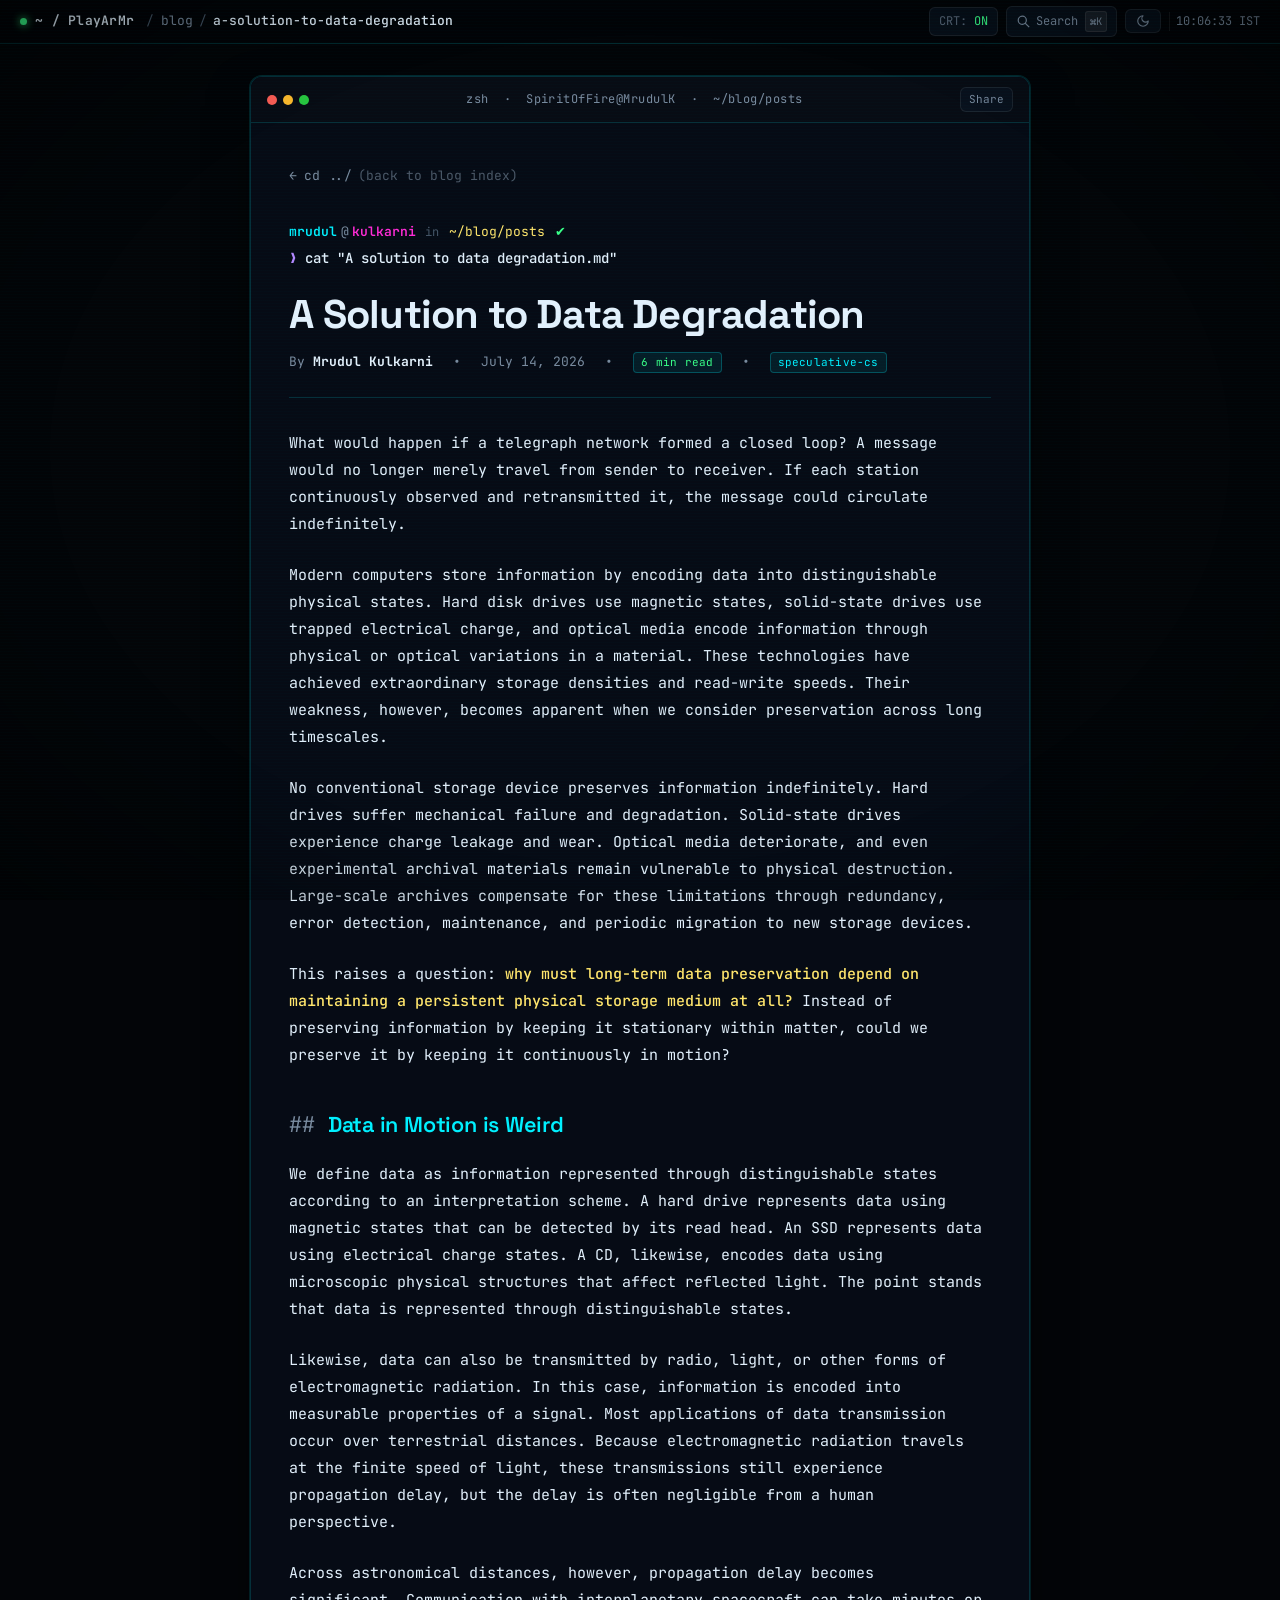
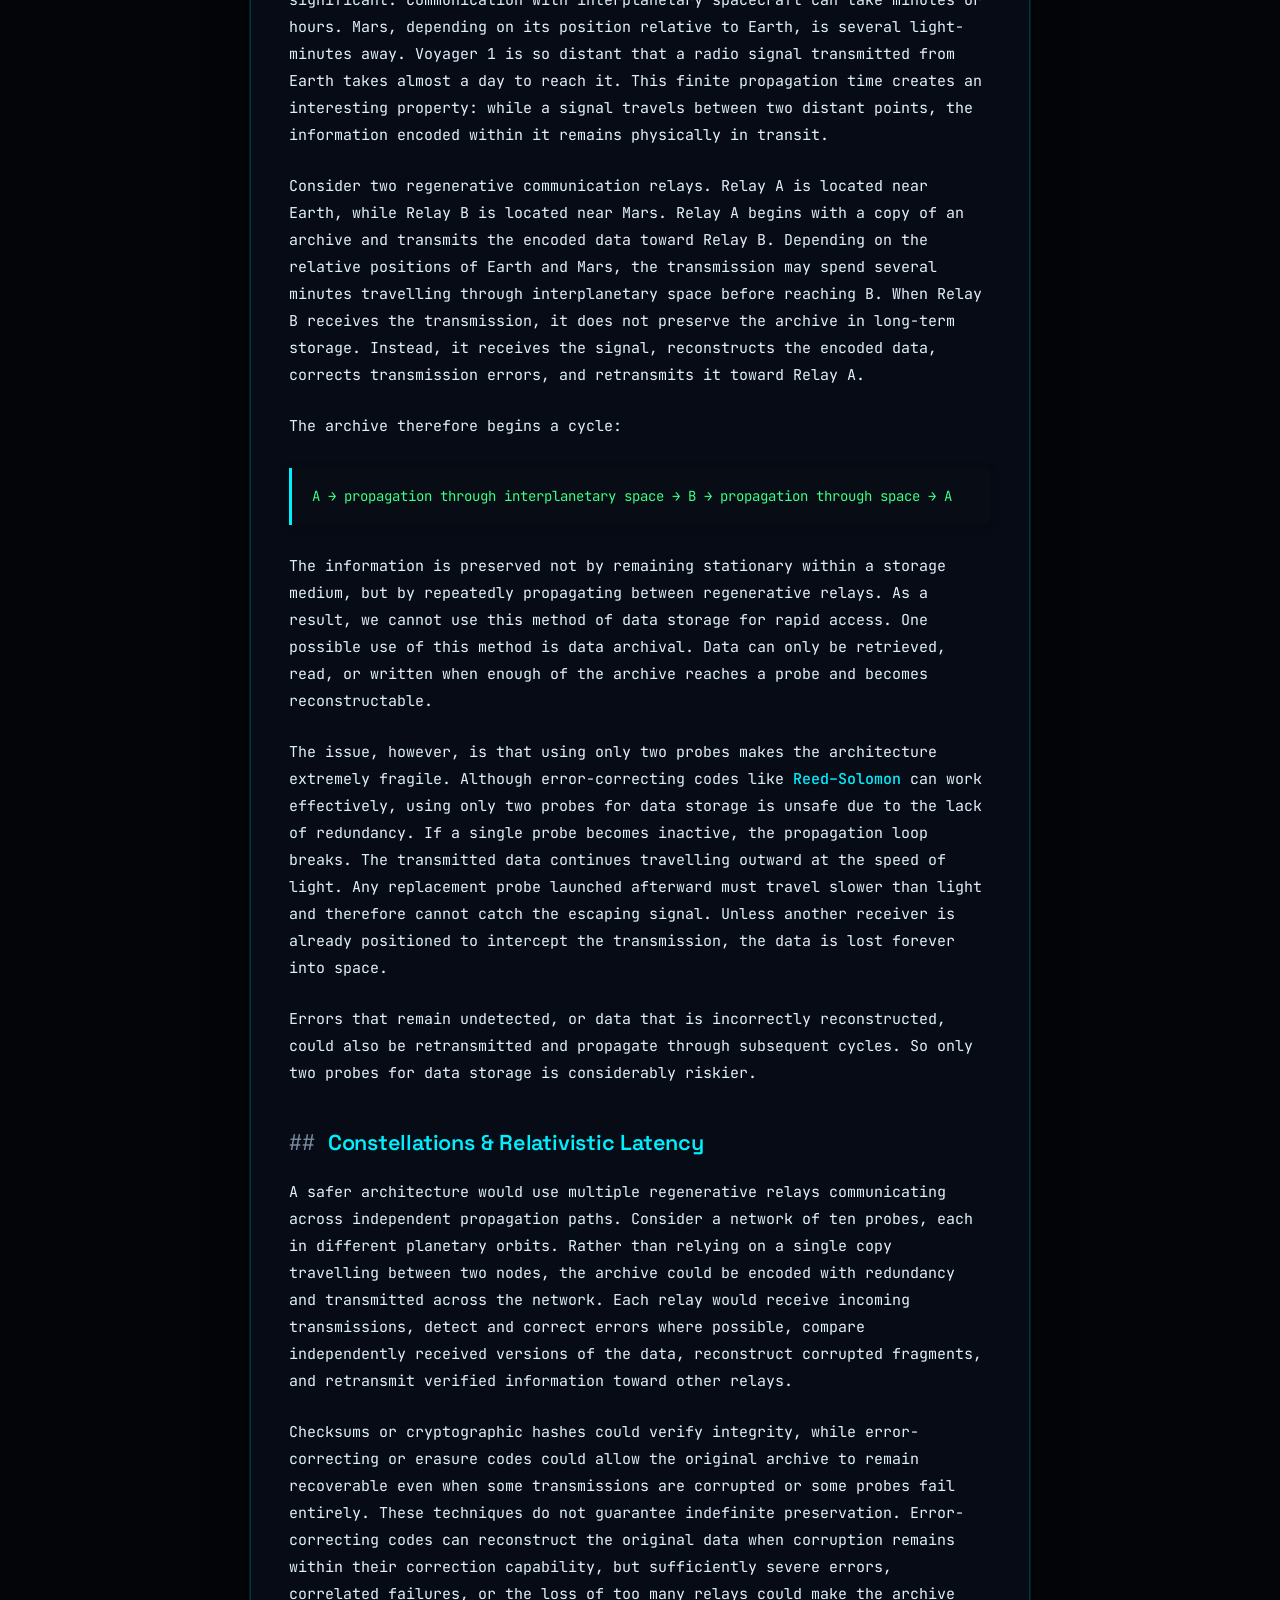
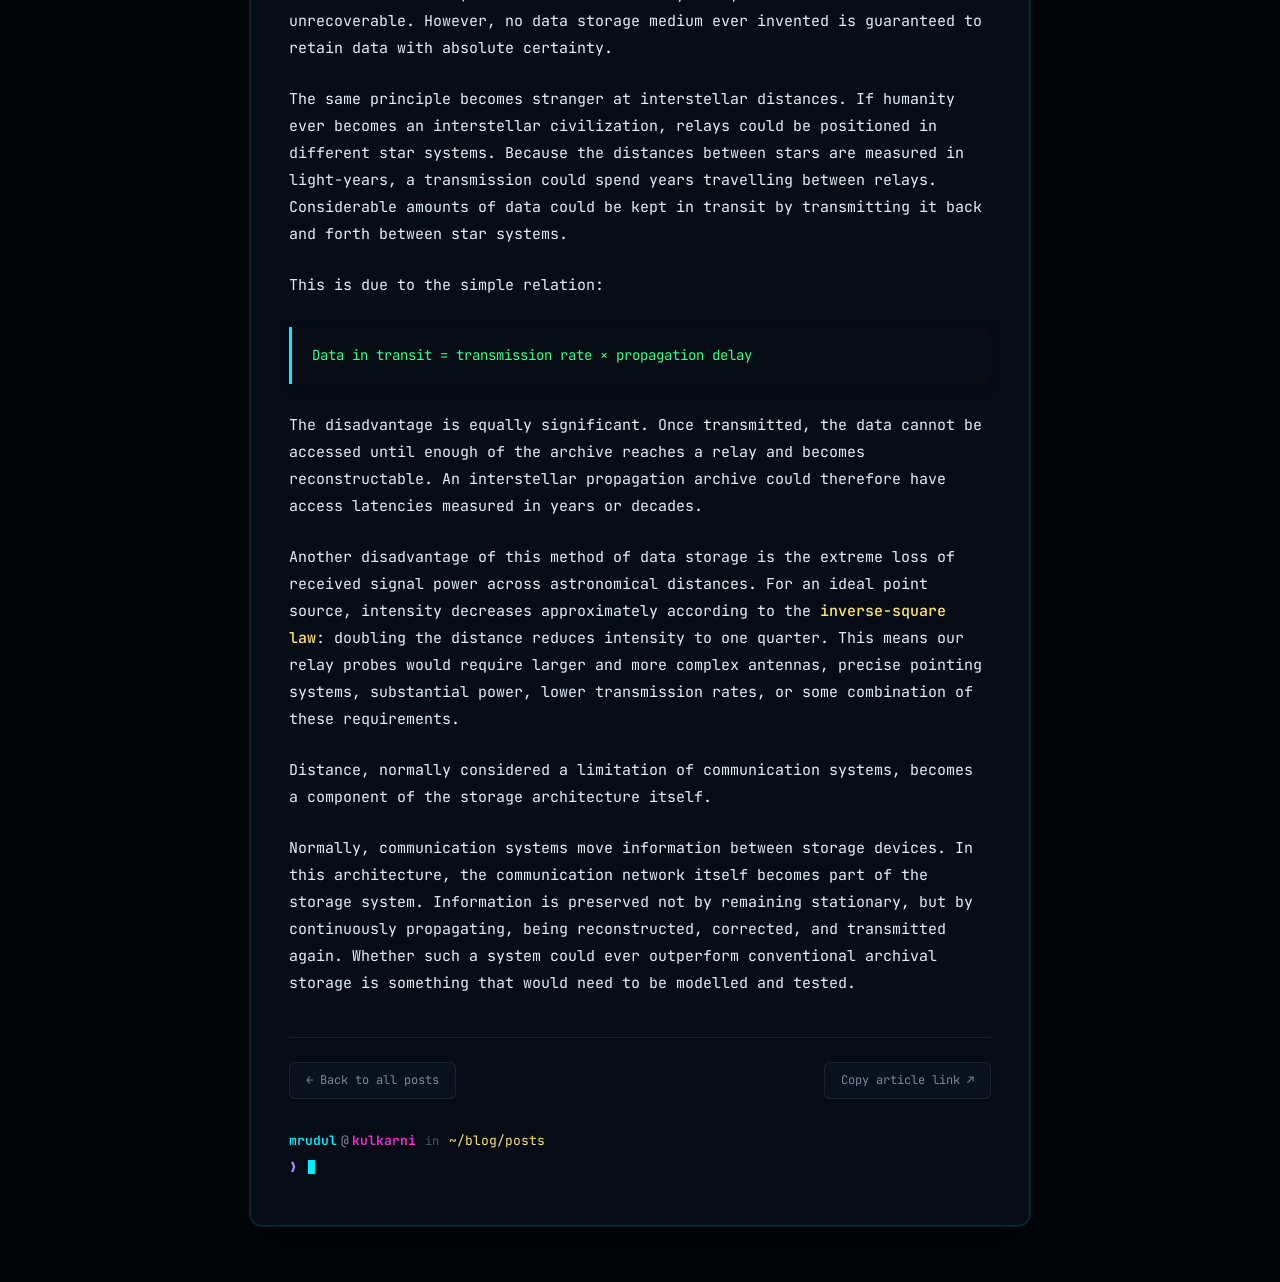
==== commit 96bdbe04: "New Blog Article" ====
--- a/a-solution-to-data-degradation.html
+++ b/a-solution-to-data-degradation.html
@@ -225,6 +225,30 @@
         <span class="kbd-shortcut" style="color:var(--fg-dim); font-size:0.75rem;">ESC to exit</span>
       </div>
       <div id="palette-results" class="palette-results"></div>
+    </div>
+  </div>
+
+  <!-- ── About Modal (ABOUT.md) ─────────────────────────────────────────── -->
+  <div id="about-modal-overlay" class="about-modal-overlay" role="dialog" aria-modal="true" aria-label="About Me">
+    <div class="about-modal">
+      <div class="window-header">
+        <div class="window-dots">
+          <span class="window-dot red" onclick="window.PlayArMr.closeAboutModal()" style="cursor:pointer;" title="Close"></span>
+          <span class="window-dot yellow"></span>
+          <span class="window-dot green"></span>
+        </div>
+        <div class="window-title">cat ~/ABOUT.md</div>
+        <button onclick="window.PlayArMr.closeAboutModal()" style="color:var(--fg-dim); font-size:1rem; cursor:pointer;" title="Close">✕</button>
+      </div>
+      <div class="about-content">
+        <h2>About Mrudul Kulkarni</h2>
+        <p>I am a Computer Engineering student at <strong>MES Wadia College of Engineering, Pune</strong>, exploring low-level systems, software tooling, and computing ideas.</p>
+        <p>Writing here explores computer science thought experiments, linguistics, and philosophy.</p>
+        <hr class="terminal-divider">
+        <p style="font-size:0.8125rem; color:var(--fg-dim);">
+          Reach out: <a href="#" data-email-target class="article-accent">loading email...</a>
+        </p>
+      </div>
     </div>
   </div>
 
--- a/shared.css
+++ b/shared.css
@@ -50,44 +50,62 @@
 }
 
 [data-theme="light"] {
-  /* Cyber Sage / High-Tech Crisp Paper Light */
-  --bg: #f4efe6;
-  --bg-alpha: rgba(244, 239, 230, 0.92);
-  --bg-alt: #eae3d5;
-  --bg-window: rgba(255, 255, 255, 0.92);
+  /* ==========================================================================
+     Retro-Futuristic Engineering Workstation / Technical Notebook Light Theme
+     Exact Palette:
+       Primary Blue / Dusty Denim:  #6290C3
+       Soft Background / Blush:     #FFEAEC
+       Deep Ink / Pitch Black:      #14110F
+       Accent Cyan / Icy Aqua:      #B5F8FE
+       Secondary Dark / Graphite:   #34312D
+     ========================================================================== */
+  --bg: #FFEAEC;
+  --bg-alpha: rgba(255, 234, 236, 0.90);
+  --bg-alt: #F4DADB;
+  --bg-window: rgba(255, 245, 246, 0.94);
   --bg-card: rgba(255, 255, 255, 0.85);
   --bg-card-hover: rgba(255, 255, 255, 0.98);
-  --bg-input: rgba(235, 228, 218, 0.9);
-
-  --border: rgba(50, 40, 30, 0.14);
-  --border-subtle: rgba(50, 40, 30, 0.08);
-  --border-hover: rgba(50, 40, 30, 0.32);
-  --border-pink: rgba(168, 32, 109, 0.3);
-
-  --fg: #1e1915;
-  --fg-dim: #6d6154;
-  --fg-faint: #a29587;
-
-  /* Refined Light Mode Accents */
-  --cyan: #0284c7;
-  --pink: #b81f7c;
-  --green: #15803d;
-  --yellow: #9a6700;
-  --orange: #c2410c;
-  --purple: #7033b2;
-  --red: #be123c;
-  --blue: #0369a1;
-
-  --accent: var(--cyan);
-  --selection: rgba(2, 132, 199, 0.22);
-  --shadow-window: 0 16px 40px -10px rgba(70, 50, 30, 0.12), 0 0 0 1px var(--border);
-
-  --badge-bg: rgba(60, 45, 30, 0.06);
-  --badge-border: rgba(60, 45, 30, 0.15);
-  --badge-fg: var(--fg);
-
-  --crt-scanline: transparent;
-  --crt-opacity: 0;
+  --bg-input: rgba(244, 218, 220, 0.92);
+
+  /* Deep Ink & Graphite for deliberate high-contrast terminal / code surfaces */
+  --bg-terminal: #14110F;
+  --bg-terminal-header: #34312D;
+
+  --border: rgba(98, 144, 195, 0.35);
+  --border-subtle: rgba(52, 49, 45, 0.14);
+  --border-hover: #6290C3;
+  --border-pink: rgba(98, 144, 195, 0.5);
+
+  --fg: #14110F;
+  --fg-dim: #34312D;
+  --fg-faint: #6c655d;
+
+  /* Palette Tokens */
+  --primary-blue: #6290C3;
+  --icy-aqua: #B5F8FE;
+  --deep-ink: #14110F;
+  --graphite: #34312D;
+  --soft-bg: #FFEAEC;
+
+  --cyan: #6290C3;
+  --pink: #6290C3;
+  --green: #6290C3;
+  --yellow: #34312D;
+  --orange: #6290C3;
+  --purple: #6290C3;
+  --red: #c24153;
+  --blue: #6290C3;
+
+  --accent: #6290C3;
+  --selection: rgba(98, 144, 195, 0.28);
+  --shadow-window: 0 16px 42px -10px rgba(20, 17, 15, 0.12), 0 0 0 1px var(--border);
+
+  --badge-bg: rgba(98, 144, 195, 0.12);
+  --badge-border: rgba(98, 144, 195, 0.35);
+  --badge-fg: #14110F;
+
+  --crt-scanline: rgba(20, 17, 15, 0.022);
+  --crt-opacity: 0.85;
 }
 
 /* ==========================================================================
@@ -128,8 +146,8 @@
   transition: background-color 0.25s ease, color 0.25s ease;
 }
 
-/* ── Optional CRT Scanlines Shader ──────────────────────────────── */
-body.crt-active::before {
+/* ── CRT Scanlines Shader (Dark Mode) ────────────────────────────── */
+:root:not([data-theme="light"]) body.crt-active::before {
   content: "";
   position: fixed;
   inset: 0;
@@ -145,7 +163,7 @@
   opacity: var(--crt-opacity);
 }
 
-body.crt-active::after {
+:root:not([data-theme="light"]) body.crt-active::after {
   content: "";
   position: fixed;
   inset: 0;
@@ -156,6 +174,31 @@
     transparent 65%,
     rgba(0, 0, 0, 0.45) 100%
   );
+}
+
+/* ── CRT Scanlines Shader (Light Mode): Subtle neutral scanlines, NO vignette ── */
+[data-theme="light"] body.crt-active::before {
+  display: block !important;
+  content: "" !important;
+  position: fixed;
+  inset: 0;
+  z-index: 9998;
+  pointer-events: none;
+  background: repeating-linear-gradient(
+    to bottom,
+    rgba(20, 17, 15, 0.022) 0px,
+    rgba(20, 17, 15, 0.022) 1px,
+    transparent 1px,
+    transparent 3px
+  );
+  opacity: 0.85;
+}
+
+[data-theme="light"] body.crt-active::after,
+[data-theme="light"] body::after {
+  display: none !important;
+  content: none !important;
+  opacity: 0 !important;
 }
 
 a {
@@ -707,6 +750,64 @@
   display: block;
 }
 
+/* Fastfetch Spec Display */
+.fastfetch-container {
+  display: flex;
+  flex-wrap: wrap;
+  align-items: flex-start;
+  gap: 1.25rem;
+  font-family: var(--font-mono);
+  font-size: 0.8125rem;
+  line-height: 1.45;
+  padding: 0.35rem 0;
+}
+
+.fastfetch-logo {
+  font-family: var(--font-mono);
+  font-weight: 700;
+  line-height: 1.2;
+  white-space: pre;
+  user-select: none;
+  font-size: 0.875rem;
+  margin: 0;
+  padding: 0;
+  color: var(--cyan);
+  text-shadow: 0 0 10px rgba(0, 240, 255, 0.4);
+}
+
+.fastfetch-info {
+  display: flex;
+  flex-direction: column;
+  gap: 0.15rem;
+}
+
+.ff-key {
+  color: var(--cyan);
+  font-weight: 600;
+  display: inline-block;
+  min-width: 80px;
+}
+
+.ff-val {
+  color: var(--fg);
+}
+
+[data-theme="light"] .fastfetch-logo {
+  text-shadow: none;
+}
+
+[data-theme="light"] .fastfetch-logo span {
+  color: #6290C3 !important;
+}
+
+[data-theme="light"] .ff-key {
+  color: #6290C3;
+}
+
+[data-theme="light"] .ff-val {
+  color: #14110F;
+}
+
 /* ==========================================================================
    Widget Sections: Writing & Projects (Max Leiter Style)
    ========================================================================== */
@@ -930,11 +1031,11 @@
   box-shadow: 0 0 8px rgba(0, 240, 255, 0.6);
 }
 
-[data-theme="light"] .heat-cell[data-level="0"] { background: rgba(0, 0, 0, 0.06); border-color: rgba(0, 0, 0, 0.08); }
-[data-theme="light"] .heat-cell[data-level="1"] { background: rgba(2, 132, 199, 0.25); }
-[data-theme="light"] .heat-cell[data-level="2"] { background: rgba(2, 132, 199, 0.5); }
-[data-theme="light"] .heat-cell[data-level="3"] { background: rgba(2, 132, 199, 0.75); }
-[data-theme="light"] .heat-cell[data-level="4"] { background: var(--cyan); box-shadow: none; }
+[data-theme="light"] .heat-cell[data-level="0"] { background: rgba(52, 49, 45, 0.08); border-color: rgba(52, 49, 45, 0.14); }
+[data-theme="light"] .heat-cell[data-level="1"] { background: rgba(98, 144, 195, 0.35); border-color: rgba(98, 144, 195, 0.45); }
+[data-theme="light"] .heat-cell[data-level="2"] { background: rgba(98, 144, 195, 0.65); border-color: rgba(98, 144, 195, 0.75); }
+[data-theme="light"] .heat-cell[data-level="3"] { background: #6290C3; border-color: #6290C3; }
+[data-theme="light"] .heat-cell[data-level="4"] { background: #14110F; border-color: #B5F8FE; box-shadow: 0 0 6px rgba(181, 248, 254, 0.6); }
 
 .heat-cell[data-future="true"] {
   visibility: hidden;
@@ -1239,3 +1340,599 @@
     transition: none !important;
   }
 }
+
+/* ==========================================================================
+   Retro-Futuristic Engineering Workstation: Light Theme Component Styles
+   Theme Palette:
+     Primary Blue:     #6290C3
+     Soft Background:  #FFEAEC
+     Deep Ink:         #14110F
+     Accent Cyan:      #B5F8FE
+     Secondary Dark:   #34312D
+   ========================================================================== */
+
+/* ── Light Theme: Menubar ────────────────────────────────────────── */
+[data-theme="light"] .menubar {
+  background-color: rgba(255, 234, 236, 0.90);
+  border-bottom-color: rgba(98, 144, 195, 0.35);
+}
+
+[data-theme="light"] .menubar-brand {
+  color: #14110F;
+}
+
+[data-theme="light"] .status-dot {
+  background: #6290C3;
+  box-shadow: 0 0 0 2px rgba(181, 248, 254, 0.8), 0 0 8px #6290C3;
+}
+
+[data-theme="light"] .breadcrumbs {
+  color: #34312D;
+}
+
+[data-theme="light"] .breadcrumbs a {
+  color: #34312D;
+}
+
+[data-theme="light"] .breadcrumbs a:hover {
+  color: #6290C3;
+}
+
+[data-theme="light"] .breadcrumbs .current {
+  color: #14110F;
+}
+
+[data-theme="light"] .menubar-btn {
+  background: rgba(255, 255, 255, 0.82);
+  border-color: rgba(98, 144, 195, 0.35);
+  color: #34312D;
+}
+
+[data-theme="light"] .menubar-btn:hover {
+  background: #ffffff;
+  border-color: #6290C3;
+  color: #14110F;
+  box-shadow: 0 2px 8px rgba(98, 144, 195, 0.2);
+}
+
+[data-theme="light"] .menubar-btn .kbd-shortcut {
+  background: rgba(98, 144, 195, 0.12);
+  border-color: rgba(98, 144, 195, 0.28);
+  color: #34312D;
+}
+
+[data-theme="light"] .menubar-clock {
+  color: #34312D;
+  border-left-color: rgba(98, 144, 195, 0.35);
+}
+
+/* ── Light Theme: Desktop Applications Sidebar ────────────────────── */
+[data-theme="light"] .app-icon-symbol {
+  background: rgba(255, 255, 255, 0.88);
+  border-color: rgba(98, 144, 195, 0.35);
+  color: #6290C3;
+}
+
+[data-theme="light"] .app-icon:hover {
+  background: rgba(255, 255, 255, 0.95);
+  border-color: #6290C3;
+  box-shadow: 0 4px 14px rgba(98, 144, 195, 0.2);
+}
+
+[data-theme="light"] .app-icon:hover .app-icon-symbol {
+  background: #6290C3;
+  color: #FFEAEC;
+  border-color: #6290C3;
+  box-shadow: 0 0 10px rgba(98, 144, 195, 0.4);
+}
+
+[data-theme="light"] .app-icon-label {
+  color: #34312D;
+  font-weight: 500;
+}
+
+[data-theme="light"] .app-icon:hover .app-icon-label {
+  color: #14110F;
+}
+
+[data-theme="light"] .app-icon-ext {
+  color: #6290C3;
+}
+
+/* ── Light Theme: Main PlayArMr Terminal Window ──────────────────── */
+[data-theme="light"] .hero-terminal {
+  background: rgba(255, 255, 255, 0.88);
+  border-color: rgba(98, 144, 195, 0.38);
+  box-shadow: 0 14px 40px -10px rgba(20, 17, 15, 0.12), 0 0 0 1px rgba(98, 144, 195, 0.3);
+}
+
+[data-theme="light"] .hero-terminal:hover {
+  border-color: #6290C3;
+  box-shadow: 0 16px 45px -8px rgba(98, 144, 195, 0.22), 0 0 0 1px #6290C3;
+}
+
+[data-theme="light"] .hero-terminal .window-header {
+  background: #F4DADB;
+  border-bottom-color: rgba(98, 144, 195, 0.35);
+}
+
+[data-theme="light"] .hero-terminal .window-title {
+  color: #14110F;
+  font-weight: 500;
+}
+
+[data-theme="light"] .hero-terminal .window-tag {
+  color: #6290C3;
+}
+
+[data-theme="light"] .hero-terminal .ascii-art {
+  color: #14110F;
+  text-shadow: 0 0 1px rgba(20, 17, 15, 0.4);
+}
+
+[data-theme="light"] .hero-terminal .ascii-art::before {
+  color: #6290C3;
+  text-shadow: -2px 0 #6290C3;
+}
+
+[data-theme="light"] .hero-terminal .ascii-art::after {
+  color: #34312D;
+  text-shadow: 2px 0 rgba(98, 144, 195, 0.8);
+}
+
+[data-theme="light"] .hero-terminal .prompt-line-top {
+  color: #34312D;
+}
+
+[data-theme="light"] .hero-terminal .seg-user {
+  color: #6290C3;
+  font-weight: 600;
+}
+
+[data-theme="light"] .hero-terminal .seg-at {
+  color: #34312D;
+}
+
+[data-theme="light"] .hero-terminal .seg-host {
+  color: #14110F;
+  font-weight: 600;
+}
+
+[data-theme="light"] .hero-terminal .seg-in {
+  color: #6c655d;
+}
+
+[data-theme="light"] .hero-terminal .seg-dir {
+  color: #6290C3;
+}
+
+[data-theme="light"] .hero-terminal .seg-branch {
+  color: #34312D;
+}
+
+[data-theme="light"] .hero-terminal .seg-ok {
+  color: #6290C3;
+}
+
+[data-theme="light"] .hero-terminal .prompt-arrow {
+  color: #6290C3;
+}
+
+[data-theme="light"] .hero-terminal .prompt-cmd {
+  color: #14110F;
+  font-weight: 600;
+}
+
+[data-theme="light"] .hero-terminal .whoami-key {
+  color: #6290C3;
+  font-weight: 600;
+}
+
+[data-theme="light"] .hero-terminal .whoami-val {
+  color: #14110F;
+}
+
+[data-theme="light"] .hero-terminal .terminal-divider {
+  border-top-color: rgba(98, 144, 195, 0.28);
+}
+
+[data-theme="light"] .hero-terminal .interactive-cli {
+  background: #F4DADB;
+  border-color: rgba(98, 144, 195, 0.45);
+}
+
+[data-theme="light"] .hero-terminal .interactive-cli:focus-within {
+  border-color: #6290C3;
+  box-shadow: 0 0 12px rgba(98, 144, 195, 0.25);
+}
+
+[data-theme="light"] .hero-terminal .interactive-cli input {
+  color: #14110F;
+}
+
+[data-theme="light"] .hero-terminal .interactive-cli input::placeholder {
+  color: #6c655d;
+}
+
+[data-theme="light"] .hero-terminal .cursor-blink {
+  background: #6290C3;
+  box-shadow: 0 0 8px rgba(98, 144, 195, 0.5);
+}
+
+[data-theme="light"] .hero-terminal .cli-output {
+  color: #14110F;
+}
+
+[data-theme="light"] .hero-terminal .cli-output a {
+  color: #6290C3;
+  text-decoration: underline;
+}
+
+/* ── Light Theme: Technical Cards & Widgets ───────────────────────── */
+[data-theme="light"] .window-card {
+  background: rgba(255, 255, 255, 0.85);
+  border-color: rgba(98, 144, 195, 0.35);
+  box-shadow: 0 14px 38px -10px rgba(20, 17, 15, 0.1), 0 0 0 1px rgba(98, 144, 195, 0.25);
+}
+
+[data-theme="light"] .window-card:hover {
+  border-color: #6290C3;
+  box-shadow: 0 16px 42px -8px rgba(98, 144, 195, 0.2), 0 0 0 1px #6290C3;
+}
+
+[data-theme="light"] .window-card .window-header,
+[data-theme="light"] .widget-card-header {
+  background: #F4DADB;
+  border-bottom-color: rgba(98, 144, 195, 0.3);
+}
+
+[data-theme="light"] .widget-title {
+  color: #14110F;
+}
+
+[data-theme="light"] .widget-subtitle {
+  color: #34312D;
+  font-weight: 500;
+}
+
+[data-theme="light"] .widget-item {
+  border-bottom-color: rgba(98, 144, 195, 0.22);
+}
+
+[data-theme="light"] .widget-item-link:hover {
+  background: rgba(255, 255, 255, 0.98);
+}
+
+[data-theme="light"] .widget-item-title {
+  color: #14110F;
+}
+
+[data-theme="light"] .widget-item-link:hover .widget-item-title {
+  color: #6290C3;
+}
+
+[data-theme="light"] .widget-item-desc {
+  color: #34312D;
+}
+
+[data-theme="light"] .widget-item-arrow {
+  color: #6290C3;
+}
+
+[data-theme="light"] .tag-pill {
+  background: rgba(98, 144, 195, 0.12);
+  border-color: rgba(98, 144, 195, 0.35);
+  color: #34312D;
+}
+
+[data-theme="light"] .widget-footer-link {
+  background: #F4DADB;
+  border-top-color: rgba(98, 144, 195, 0.3);
+  color: #34312D;
+}
+
+[data-theme="light"] .widget-footer-link:hover {
+  background: #ffffff;
+  color: #6290C3;
+}
+
+/* ── Light Theme: GitHub Activity Heatmap ─────────────────────────── */
+[data-theme="light"] .heatmap-summary {
+  color: #34312D;
+}
+
+[data-theme="light"] .heatmap-summary strong {
+  color: #14110F;
+}
+
+[data-theme="light"] .heatmap-months,
+[data-theme="light"] .heatmap-days {
+  color: #34312D;
+}
+
+[data-theme="light"] .heatmap-legend {
+  color: #34312D;
+}
+
+/* ── Light Theme: Command Palette ─────────────────────────────────── */
+[data-theme="light"] .palette-overlay {
+  background: rgba(20, 17, 15, 0.55);
+}
+
+[data-theme="light"] .palette-modal {
+  background: #FFEAEC;
+  border-color: #6290C3;
+  box-shadow: 0 25px 60px -12px rgba(20, 17, 15, 0.25), 0 0 20px rgba(98, 144, 195, 0.25);
+}
+
+[data-theme="light"] .palette-input-wrap {
+  background: #F4DADB;
+  border-bottom-color: rgba(98, 144, 195, 0.35);
+}
+
+[data-theme="light"] .palette-input {
+  color: #14110F;
+}
+
+[data-theme="light"] .palette-input::placeholder {
+  color: #34312D;
+}
+
+[data-theme="light"] .palette-category {
+  color: #34312D;
+  font-weight: 600;
+}
+
+[data-theme="light"] .palette-item {
+  color: #14110F;
+}
+
+[data-theme="light"] .palette-item:hover,
+[data-theme="light"] .palette-item.selected {
+  background: rgba(98, 144, 195, 0.18);
+  color: #14110F;
+}
+
+[data-theme="light"] .palette-item-badge {
+  color: #34312D;
+}
+
+/* ── Light Theme: About Modal ─────────────────────────────────────── */
+[data-theme="light"] .about-modal {
+  background: #FFEAEC;
+  border-color: rgba(98, 144, 195, 0.45);
+}
+
+[data-theme="light"] .about-modal .window-header {
+  background: #34312D;
+  border-bottom-color: rgba(98, 144, 195, 0.35);
+}
+
+[data-theme="light"] .about-modal .window-title {
+  color: #B5F8FE;
+}
+
+[data-theme="light"] .about-content h2 {
+  color: #14110F;
+}
+
+[data-theme="light"] .about-content p {
+  color: #34312D;
+}
+
+[data-theme="light"] .about-content a {
+  color: #6290C3;
+}
+
+[data-theme="light"] .about-content a:hover {
+  color: #14110F;
+}
+
+/* ── Light Theme: Article / Blog Typography ───────────────────────── */
+[data-theme="light"] .article-title {
+  color: #14110F;
+}
+
+[data-theme="light"] .article-meta {
+  color: #34312D;
+}
+
+[data-theme="light"] .article-body {
+  color: #14110F;
+}
+
+[data-theme="light"] .article-body h2 {
+  color: #6290C3;
+}
+
+[data-theme="light"] .article-body h2::before {
+  color: #34312D;
+}
+
+[data-theme="light"] .formula-box {
+  background: #14110F;
+  color: #B5F8FE;
+  border-left: 3px solid #6290C3;
+  box-shadow: 0 4px 16px rgba(20, 17, 15, 0.15);
+}
+
+[data-theme="light"] .article-highlight {
+  color: #14110F;
+  border-bottom: 1px dashed #6290C3;
+}
+
+[data-theme="light"] .article-accent {
+  color: #6290C3;
+}
+
+/* ==========================================================================
+   Bad Apple Theme Transition Overlay
+   ========================================================================== */
+.theme-transition-overlay {
+  position: fixed;
+  inset: 0;
+  z-index: 100000;
+  display: flex;
+  align-items: center;
+  justify-content: center;
+  background-color: #030508;
+  color: #ffffff;
+  opacity: 1;
+  transition: opacity 0.15s ease-out, background-color 0.1s linear, color 0.1s linear;
+  cursor: pointer;
+  user-select: none;
+  -webkit-user-select: none;
+}
+
+/* Direction 1: starting in dark mode (from-dark) */
+.theme-transition-overlay.from-dark {
+  background-color: #030508;
+  color: #ffffff;
+}
+.theme-transition-overlay.from-dark.inverted {
+  background-color: #FFEAEC;
+  color: #14110F;
+}
+
+/* Direction 2: starting in light mode (from-light) */
+.theme-transition-overlay.from-light {
+  background-color: #FFEAEC;
+  color: #14110F;
+}
+.theme-transition-overlay.from-light.inverted {
+  background-color: #030508;
+  color: #ffffff;
+}
+
+.theme-transition-scanlines {
+  position: absolute;
+  inset: 0;
+  pointer-events: none;
+  background: linear-gradient(rgba(18, 16, 16, 0) 50%, rgba(0, 0, 0, 0.35) 50%),
+              linear-gradient(90deg, rgba(255, 0, 0, 0.03), rgba(0, 255, 0, 0.01), rgba(0, 0, 255, 0.03));
+  background-size: 100% 3px, 4px 100%;
+  opacity: 0.6;
+}
+
+.theme-transition-box {
+  position: relative;
+  z-index: 2;
+  display: flex;
+  flex-direction: column;
+  align-items: center;
+  padding: 1rem 1.75rem;
+  background: rgba(8, 14, 24, 0.9);
+  border: 1px solid var(--cyan);
+  border-radius: 8px;
+  box-shadow: 0 20px 60px rgba(0, 0, 0, 0.8), 0 0 30px rgba(0, 240, 255, 0.25);
+  max-width: 92vw;
+  max-height: 94vh;
+  backdrop-filter: blur(12px);
+  -webkit-backdrop-filter: blur(12px);
+  transition: all 0.1s linear;
+}
+
+.theme-transition-overlay.from-dark.inverted .theme-transition-box,
+.theme-transition-overlay.from-light:not(.inverted) .theme-transition-box {
+  background: rgba(255, 255, 255, 0.95);
+  border: 1px solid #6290C3;
+  box-shadow: 0 20px 60px rgba(20, 17, 15, 0.2), 0 0 30px rgba(98, 144, 195, 0.35);
+}
+
+.theme-transition-overlay.from-light.inverted .theme-transition-box {
+  background: rgba(8, 14, 24, 0.9);
+  border: 1px solid var(--cyan);
+  box-shadow: 0 20px 60px rgba(0, 0, 0, 0.8), 0 0 30px rgba(0, 240, 255, 0.25);
+}
+
+.theme-transition-hud {
+  display: flex;
+  align-items: center;
+  justify-content: space-between;
+  width: 100%;
+  font-family: var(--font-mono);
+  font-size: 0.7rem;
+  letter-spacing: 0.06em;
+}
+
+.theme-transition-hud.hud-top {
+  border-bottom: 1px solid currentColor;
+  padding-bottom: 0.4rem;
+  margin-bottom: 0.6rem;
+  opacity: 0.8;
+}
+
+.theme-transition-hud.hud-bottom {
+  border-top: 1px solid currentColor;
+  padding-top: 0.4rem;
+  margin-top: 0.6rem;
+  flex-direction: column;
+  gap: 0.2rem;
+  text-align: center;
+  opacity: 0.85;
+}
+
+.hud-tag {
+  color: var(--cyan);
+  font-weight: 600;
+}
+
+.theme-transition-overlay.from-dark.inverted .hud-tag,
+.theme-transition-overlay.from-light:not(.inverted) .hud-tag {
+  color: #6290C3;
+}
+
+.theme-transition-overlay.from-light.inverted .hud-tag {
+  color: var(--cyan);
+}
+
+.hud-fps {
+  font-size: 0.65rem;
+  opacity: 0.7;
+}
+
+.hud-rom {
+  font-weight: 600;
+  letter-spacing: 0.08em;
+}
+
+.theme-transition-ascii {
+  font-family: var(--font-mono);
+  font-size: clamp(7.5px, 1.7vw, 12.5px);
+  line-height: 1.12;
+  white-space: pre;
+  overflow: hidden;
+  text-align: center;
+  margin: 0;
+  padding: 0.25rem 0;
+  font-weight: 700;
+  letter-spacing: 0.01em;
+}
+
+.theme-transition-overlay.from-dark .theme-transition-ascii,
+.theme-transition-overlay.from-light.inverted .theme-transition-ascii {
+  text-shadow: 0 0 10px rgba(0, 240, 255, 0.65), 0 0 20px rgba(255, 255, 255, 0.4);
+}
+
+.theme-transition-overlay.from-dark.inverted .theme-transition-ascii,
+.theme-transition-overlay.from-light:not(.inverted) .theme-transition-ascii {
+  text-shadow: 0 0 1px rgba(20, 17, 15, 0.4);
+}
+
+.hud-telemetry {
+  font-size: 0.72rem;
+  font-weight: 600;
+  letter-spacing: 0.05em;
+}
+
+.hud-skip {
+  font-size: 0.62rem;
+  opacity: 0.6;
+  letter-spacing: 0.04em;
+}
+
+@media (prefers-reduced-motion: reduce) {
+  .theme-transition-overlay {
+    display: none !important;
+  }
+}
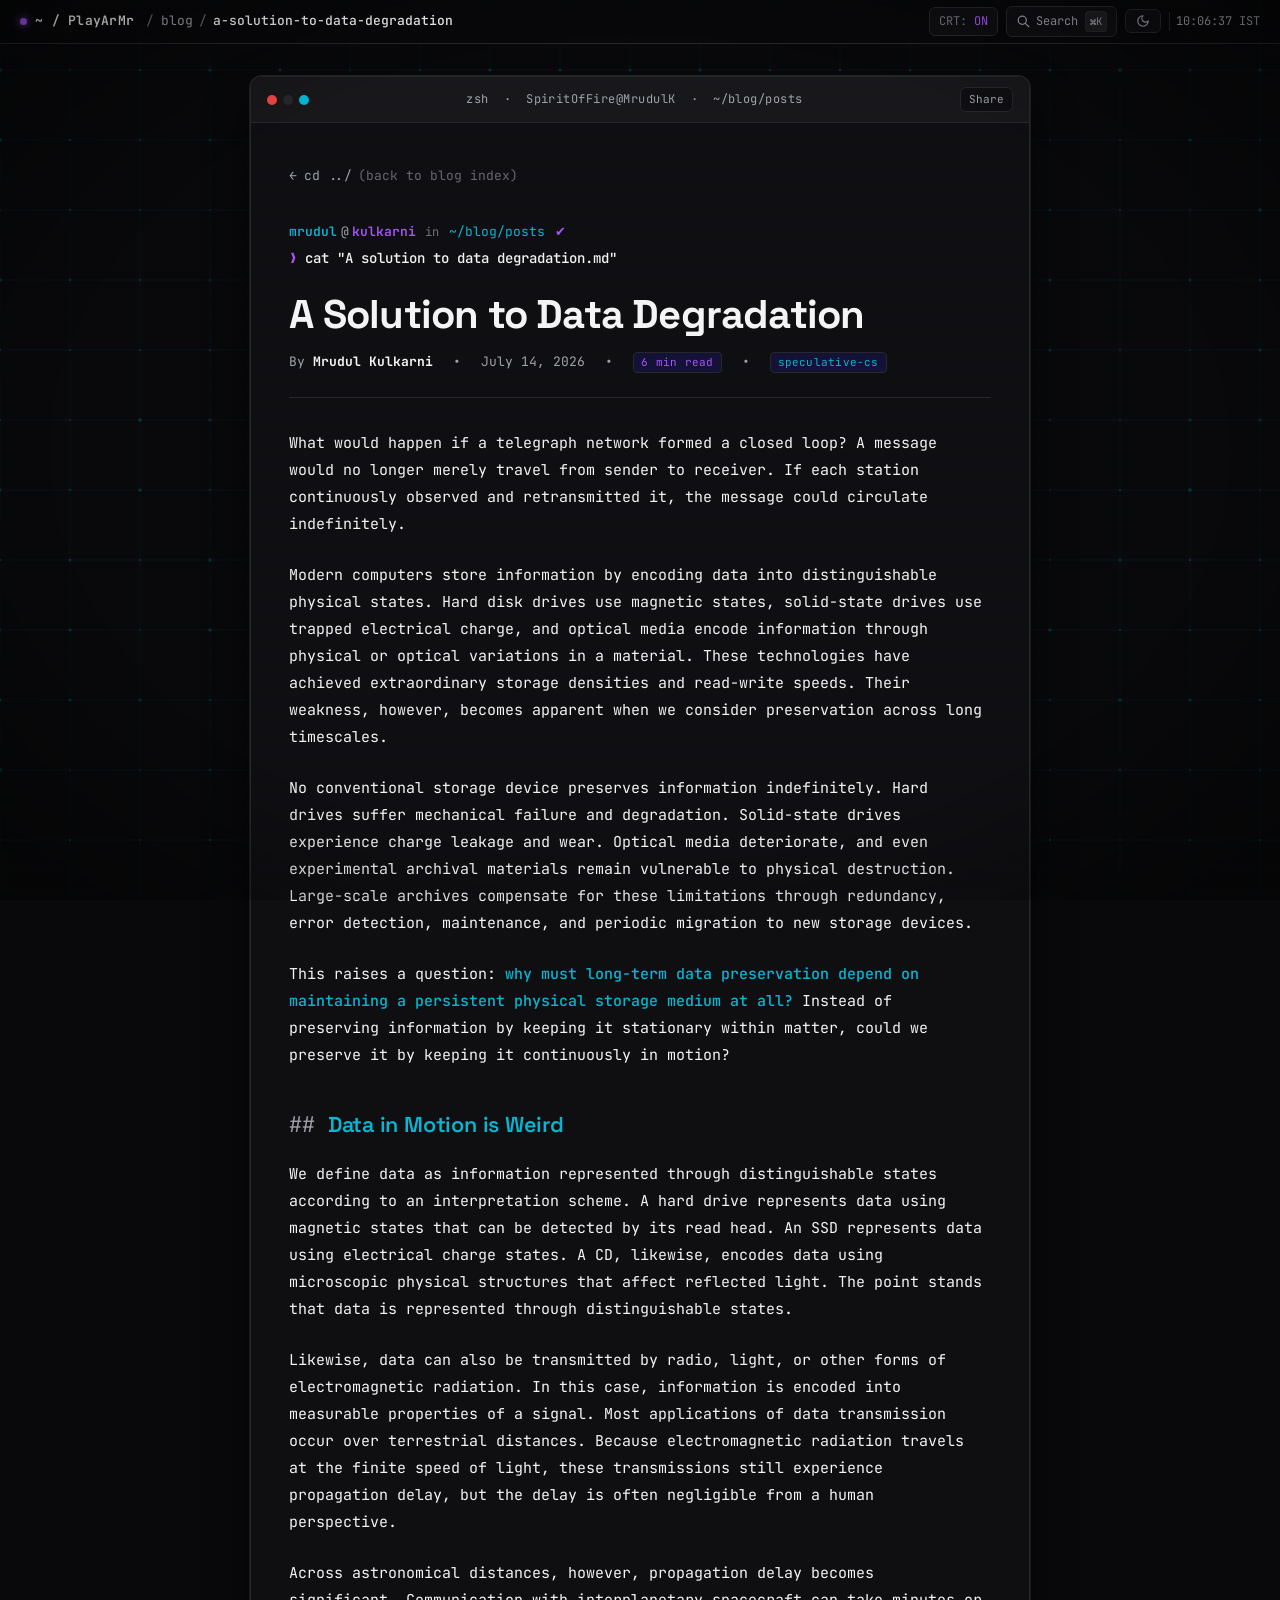
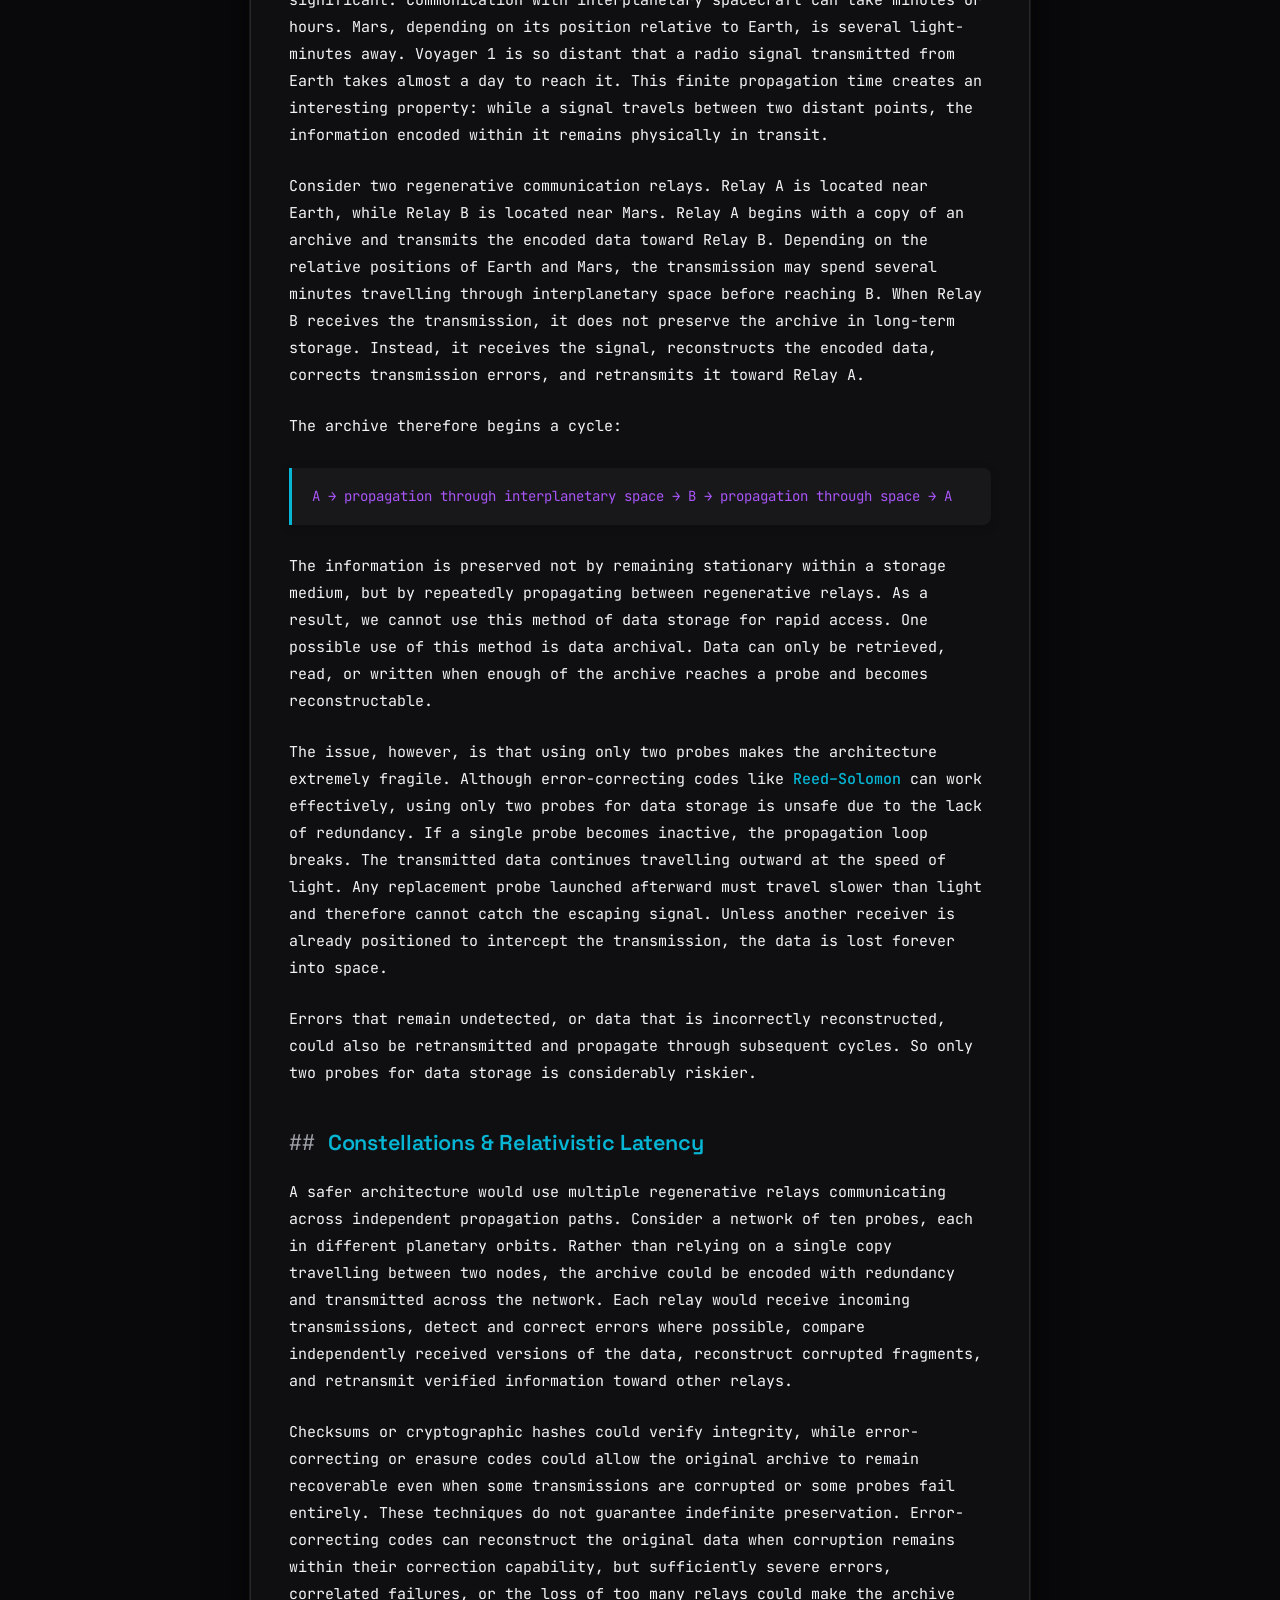
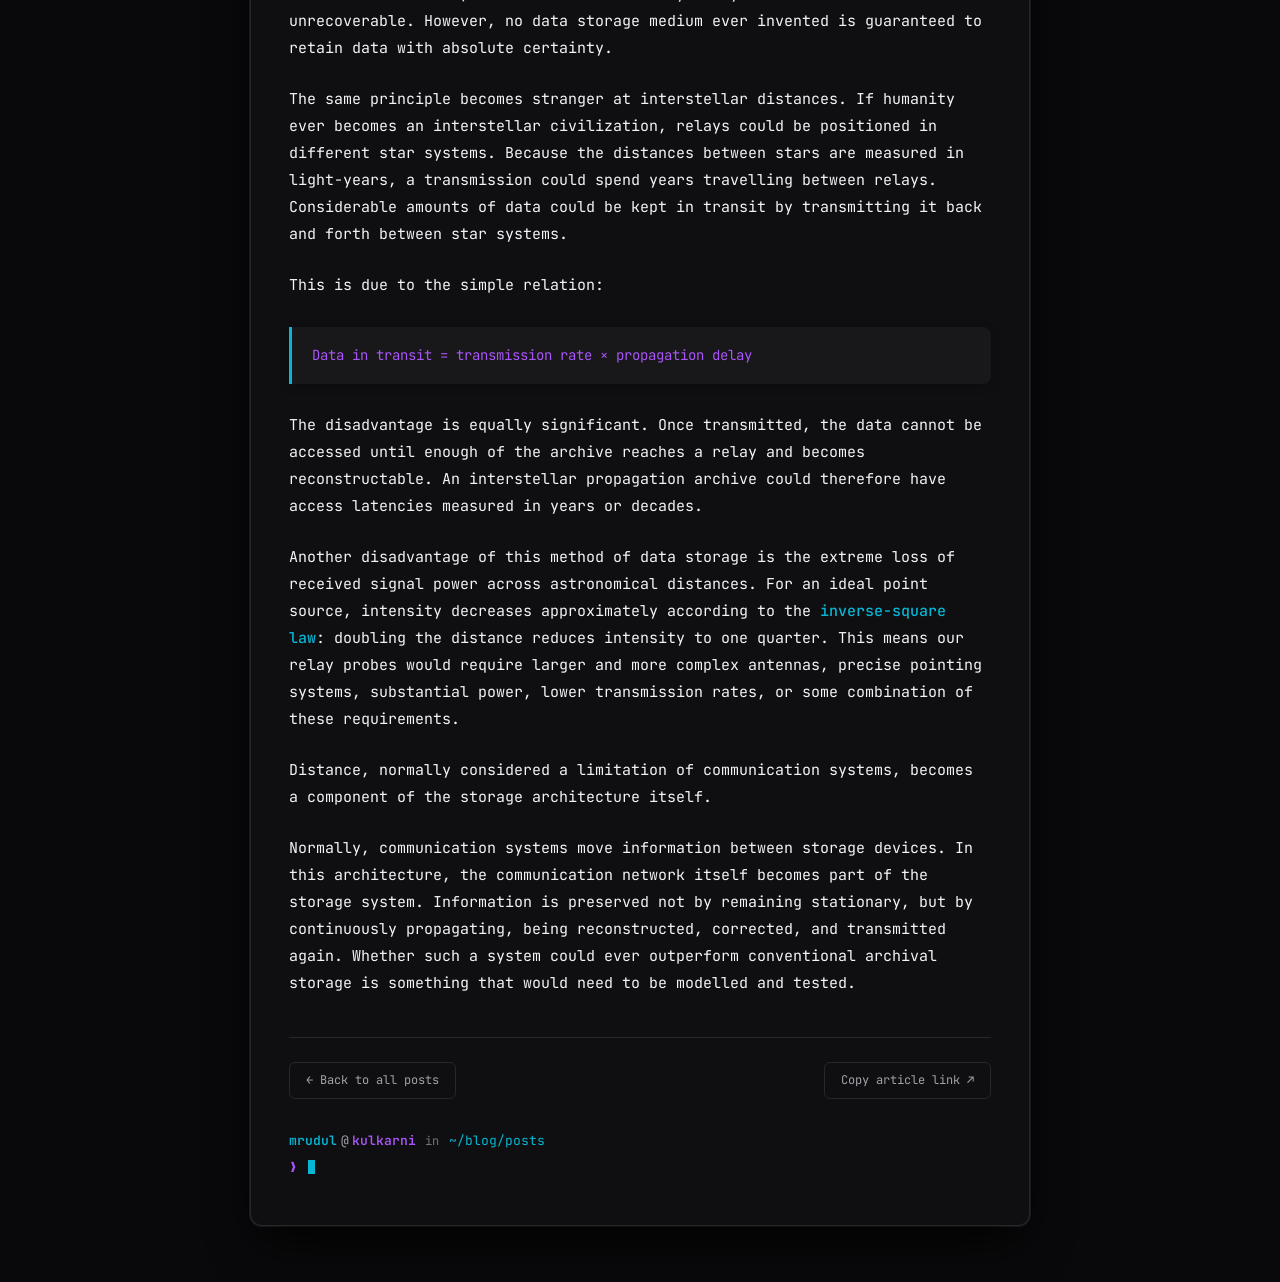
==== commit 0636e573: "hi" ====
--- a/a-solution-to-data-degradation.html
+++ b/a-solution-to-data-degradation.html
@@ -30,6 +30,9 @@
   <link rel="stylesheet" href="./shared.css">
 </head>
 <body class="crt-active">
+
+  <!-- ── Constellation Grid Ambient Background ───────────────────────────── -->
+  <canvas id="constellation-grid-canvas" class="constellation-grid-canvas" aria-hidden="true"></canvas>
 
   <!-- ── Top Menubar (Max Leiter Style) ─────────────────────────────────── -->
   <header class="menubar" role="banner">
--- a/shared.css
+++ b/shared.css
@@ -4,108 +4,151 @@
 
 @import url('https://fonts.googleapis.com/css2?family=JetBrains+Mono:ital,wght@0,300;0,400;0,500;0,600;0,700;1,400&family=Space+Grotesk:wght@400;500;600;700&display=swap');
 
-:root {
+:root,
+[data-theme="dark"] {
   /* Fonts */
   --font-mono: 'JetBrains Mono', 'Fira Code', 'Cascadia Mono', Consolas, monospace;
   --font-sans: 'Space Grotesk', -apple-system, BlinkMacSystemFont, 'Segoe UI', Roboto, sans-serif;
 
-  /* AMOLED Cyberpunk (Default Dark) */
-  --bg: #030508;
-  --bg-alpha: rgba(3, 5, 8, 0.88);
-  --bg-alt: #080c14;
-  --bg-window: rgba(8, 14, 24, 0.85);
-  --bg-card: rgba(11, 20, 34, 0.7);
-  --bg-card-hover: rgba(16, 30, 52, 0.9);
-  --bg-input: rgba(14, 24, 40, 0.9);
-
-  --border: rgba(0, 240, 255, 0.16);
-  --border-subtle: rgba(255, 255, 255, 0.08);
-  --border-hover: rgba(0, 240, 255, 0.45);
-  --border-pink: rgba(255, 43, 214, 0.35);
-
-  --fg: #e2f0fc;
-  --fg-dim: #798b9f;
-  --fg-faint: #445466;
-
-  /* Cyberpunk Neon Accents */
-  --cyan: #00f0ff;
-  --pink: #ff2bd6;
-  --green: #39ff88;
-  --yellow: #ffe66d;
-  --orange: #ff7a18;
-  --purple: #b388ff;
-  --red: #ff3366;
-  --blue: #00d9ff;
-
-  --accent: var(--cyan);
-  --selection: rgba(0, 240, 255, 0.3);
-  --shadow-window: 0 20px 50px -10px rgba(0, 0, 0, 0.7), 0 0 0 1px var(--border);
-
-  --badge-bg: rgba(0, 240, 255, 0.08);
-  --badge-border: rgba(0, 240, 255, 0.25);
-  --badge-fg: var(--cyan);
-
-  --crt-scanline: rgba(0, 240, 255, 0.025);
-  --crt-opacity: 0.6;
+  /* ==========================================================================
+     DARK THEME PALETTE (EXACT HEX VALUES):
+       Primary:      #A855F7
+       Secondary:    #17144A
+       Accent:       #06B6D4
+       Muted:        #18181B
+       Destructive:  #EF4444
+       Border:       #27272A
+       Card:         #0F0F12
+       Background:   #09090B
+     ========================================================================== */
+  --primary: #A855F7;
+  --secondary: #17144A;
+  --accent: #06B6D4;
+  --muted: #18181B;
+  --destructive: #EF4444;
+  --border: #27272A;
+  --card: #0F0F12;
+  --background: #09090B;
+
+  /* Mapped Theme Variables */
+  --bg: #09090B;
+  --bg-alpha: rgba(9, 9, 11, 0.90);
+  --bg-alt: #18181B;
+  --bg-window: #0F0F12;
+  --bg-card: #0F0F12;
+  --bg-card-hover: rgba(23, 20, 74, 0.50); /* Deep indigo secondary surface */
+  --bg-input: #18181B;
+
+  /* Terminal Surface Tokens */
+  --bg-terminal: #09090B;
+  --bg-terminal-header: #0F0F12;
+  --bg-terminal-cli: #18181B;
+
+  --border-subtle: #27272A;
+  --border-hover: #A855F7;
+  --border-pink: #A855F7;
+
+  /* High-legibility neutral text */
+  --fg: #F4F4F5;
+  --fg-dim: #A1A1AA;
+  --fg-faint: #71717A;
+
+  /* Accent Mappings:
+     Primary: #A855F7 (Purple)
+     Secondary Accent: #06B6D4 (Cyan)
+     Destructive: #EF4444 (Red)
+     NO green in dark theme
+  */
+  --cyan: #06B6D4;
+  --pink: #A855F7;
+  --green: #A855F7;
+  --yellow: #06B6D4;
+  --orange: #A855F7;
+  --purple: #A855F7;
+  --red: #EF4444;
+  --blue: #06B6D4;
+
+  --selection: rgba(168, 85, 247, 0.25);
+  --shadow-window: 0 20px 50px -10px rgba(0, 0, 0, 0.95), 0 0 0 1px var(--border);
+
+  --badge-bg: rgba(23, 20, 74, 0.65); /* Deep indigo */
+  --badge-border: #27272A;
+  --badge-fg: #06B6D4; /* Cyan accent */
+
+  --crt-scanline: rgba(6, 182, 212, 0.015);
+  --crt-opacity: 0.40;
 }
 
 [data-theme="light"] {
   /* ==========================================================================
-     Retro-Futuristic Engineering Workstation / Technical Notebook Light Theme
-     Exact Palette:
-       Primary Blue / Dusty Denim:  #6290C3
-       Soft Background / Blush:     #FFEAEC
-       Deep Ink / Pitch Black:      #14110F
-       Accent Cyan / Icy Aqua:      #B5F8FE
-       Secondary Dark / Graphite:   #34312D
+     Clean Modern Technical Light Theme
+     Reference Palette:
+       Primary:     #3B82F6 (Vivid medium blue)
+       Secondary:   #E5E7EB (Cool light gray)
+       Accent:      #DDEEFF (Very pale / light blue)
+       Muted:       #F5F7F9 (Very light cool gray)
+       Destructive: #FF3338 (Vivid red)
+       Border:      #D9DEE5 (Cool medium-light gray)
+       Card:        #FFFFFF (Clean white)
+       Background:  #FAFBFC (Near-white / very slightly cool white)
+       Foreground:  #0F172A (Deep technical slate)
      ========================================================================== */
-  --bg: #FFEAEC;
-  --bg-alpha: rgba(255, 234, 236, 0.90);
-  --bg-alt: #F4DADB;
-  --bg-window: rgba(255, 245, 246, 0.94);
-  --bg-card: rgba(255, 255, 255, 0.85);
-  --bg-card-hover: rgba(255, 255, 255, 0.98);
-  --bg-input: rgba(244, 218, 220, 0.92);
-
-  /* Deep Ink & Graphite for deliberate high-contrast terminal / code surfaces */
-  --bg-terminal: #14110F;
-  --bg-terminal-header: #34312D;
-
-  --border: rgba(98, 144, 195, 0.35);
-  --border-subtle: rgba(52, 49, 45, 0.14);
-  --border-hover: #6290C3;
-  --border-pink: rgba(98, 144, 195, 0.5);
-
-  --fg: #14110F;
-  --fg-dim: #34312D;
-  --fg-faint: #6c655d;
+  --primary: #3B82F6;
+  --secondary: #E5E7EB;
+  --accent: #DDEEFF;
+  --muted: #F5F7F9;
+  --destructive: #FF3338;
+  --card: #FFFFFF;
+  --background: #FAFBFC;
+
+  --bg: #FAFBFC;
+  --bg-alpha: rgba(250, 251, 252, 0.92);
+  --bg-alt: #F5F7F9;
+  --bg-window: #FFFFFF;
+  --bg-card: #FFFFFF;
+  --bg-card-hover: #FFFFFF;
+  --bg-input: #F5F7F9;
+
+  /* Terminal Surface Tokens: Distinct cool technical contrast */
+  --bg-terminal: #F0F4F8;
+  --bg-terminal-header: #E5E7EB;
+  --bg-terminal-cli: #E5EDF7;
+
+  --border: #D9DEE5;
+  --border-subtle: rgba(217, 222, 229, 0.7);
+  --border-hover: #3B82F6;
+  --border-pink: #D9DEE5;
+
+  --fg: #0F172A;
+  --fg-dim: #475569;
+  --fg-faint: #64748B;
 
   /* Palette Tokens */
-  --primary-blue: #6290C3;
-  --icy-aqua: #B5F8FE;
-  --deep-ink: #14110F;
-  --graphite: #34312D;
-  --soft-bg: #FFEAEC;
-
-  --cyan: #6290C3;
-  --pink: #6290C3;
-  --green: #6290C3;
-  --yellow: #34312D;
-  --orange: #6290C3;
-  --purple: #6290C3;
-  --red: #c24153;
-  --blue: #6290C3;
-
-  --accent: #6290C3;
-  --selection: rgba(98, 144, 195, 0.28);
-  --shadow-window: 0 16px 42px -10px rgba(20, 17, 15, 0.12), 0 0 0 1px var(--border);
-
-  --badge-bg: rgba(98, 144, 195, 0.12);
-  --badge-border: rgba(98, 144, 195, 0.35);
-  --badge-fg: #14110F;
-
-  --crt-scanline: rgba(20, 17, 15, 0.022);
-  --crt-opacity: 0.85;
+  --primary-blue: #3B82F6;
+  --icy-aqua: #DDEEFF;
+  --deep-ink: #0F172A;
+  --graphite: #475569;
+  --soft-bg: #FAFBFC;
+
+  --cyan: #3B82F6;
+  --pink: #3B82F6;
+  --green: #10B981;
+  --yellow: #F59E0B;
+  --orange: #F97316;
+  --purple: #8B5CF6;
+  --red: #FF3338;
+  --blue: #3B82F6;
+
+  --accent: #3B82F6;
+  --selection: rgba(59, 130, 246, 0.20);
+  --shadow-window: 0 4px 20px -2px rgba(15, 23, 42, 0.05), 0 0 0 1px var(--border);
+
+  --badge-bg: #DDEEFF;
+  --badge-border: #D9DEE5;
+  --badge-fg: #1D4ED8;
+
+  --crt-scanline: rgba(15, 23, 42, 0.012);
+  --crt-opacity: 0.45;
 }
 
 /* ==========================================================================
@@ -335,10 +378,28 @@
 }
 
 /* ==========================================================================
+   Constellation Grid Ambient Background
+   ========================================================================== */
+
+.constellation-grid-canvas {
+  position: fixed;
+  inset: 0;
+  width: 100vw;
+  height: 100vh;
+  z-index: 0;
+  pointer-events: none;
+  overflow: hidden;
+  user-select: none;
+  -webkit-user-select: none;
+}
+
+/* ==========================================================================
    Desktop Layout Container
    ========================================================================== */
 
 .desktop-wrapper {
+  position: relative;
+  z-index: 10;
   flex: 1;
   width: 100%;
   max-width: 1280px;
@@ -434,9 +495,9 @@
 }
 
 .app-icon:hover .app-icon-symbol {
-  border-color: var(--cyan);
-  box-shadow: 0 0 10px rgba(0, 240, 255, 0.2);
-  color: #fff;
+  border-color: var(--border-hover);
+  box-shadow: 0 0 10px rgba(168, 85, 247, 0.25);
+  color: var(--primary);
 }
 
 .app-icon-label {
@@ -480,8 +541,9 @@
 }
 
 /* ── Standard Window / Card Chrome ──────────────────────────────── */
+/* Base Window Card Shell (Max Leiter inspired clean surfaces) */
 .window-card {
-  background: var(--bg-window);
+  background: var(--bg-card);
   border: 1px solid var(--border);
   border-radius: 12px;
   box-shadow: var(--shadow-window);
@@ -519,9 +581,9 @@
   display: inline-block;
 }
 
-.window-dot.red    { background: #ff5f57; }
-.window-dot.yellow { background: #febc2e; }
-.window-dot.green  { background: #28c840; }
+.window-dot.red    { background: var(--destructive); }
+.window-dot.yellow { background: #27272A; }
+.window-dot.green  { background: var(--accent); }
 
 .window-title {
   flex: 1;
@@ -554,6 +616,13 @@
 
 .hero-terminal {
   grid-column: 1 / -1;
+  background: var(--bg-terminal);
+  border: 1px solid var(--border);
+}
+
+.hero-terminal .window-header {
+  background: var(--bg-terminal-header);
+  border-bottom: 1px solid var(--border);
 }
 
 .ascii-container {
@@ -718,8 +787,8 @@
 }
 
 .interactive-cli:focus-within {
-  border-color: var(--cyan);
-  box-shadow: 0 0 12px rgba(0, 240, 255, 0.2);
+  border-color: var(--primary);
+  box-shadow: 0 0 12px rgba(168, 85, 247, 0.25);
 }
 
 .interactive-cli input {
@@ -771,8 +840,8 @@
   font-size: 0.875rem;
   margin: 0;
   padding: 0;
-  color: var(--cyan);
-  text-shadow: 0 0 10px rgba(0, 240, 255, 0.4);
+  color: var(--primary);
+  text-shadow: 0 0 10px rgba(168, 85, 247, 0.35);
 }
 
 .fastfetch-info {
@@ -797,15 +866,15 @@
 }
 
 [data-theme="light"] .fastfetch-logo span {
-  color: #6290C3 !important;
+  color: var(--primary-blue) !important;
 }
 
 [data-theme="light"] .ff-key {
-  color: #6290C3;
+  color: var(--primary-blue);
 }
 
 [data-theme="light"] .ff-val {
-  color: #14110F;
+  color: var(--fg);
 }
 
 /* ==========================================================================
@@ -1021,21 +1090,21 @@
   position: relative;
 }
 
-.heat-cell[data-level="0"] { background: rgba(255, 255, 255, 0.04); }
-.heat-cell[data-level="1"] { background: rgba(0, 240, 255, 0.25); border-color: rgba(0, 240, 255, 0.3); }
-.heat-cell[data-level="2"] { background: rgba(0, 240, 255, 0.5);  border-color: rgba(0, 240, 255, 0.5); }
-.heat-cell[data-level="3"] { background: rgba(0, 240, 255, 0.75); border-color: rgba(0, 240, 255, 0.75); }
+.heat-cell[data-level="0"] { background: var(--muted); border-color: var(--border); }
+.heat-cell[data-level="1"] { background: var(--secondary); border-color: var(--border); }
+.heat-cell[data-level="2"] { background: rgba(6, 182, 212, 0.40); border-color: rgba(6, 182, 212, 0.55); }
+.heat-cell[data-level="3"] { background: rgba(168, 85, 247, 0.65); border-color: rgba(168, 85, 247, 0.8); }
 .heat-cell[data-level="4"] {
-  background: var(--cyan);
-  border-color: var(--cyan);
-  box-shadow: 0 0 8px rgba(0, 240, 255, 0.6);
-}
-
-[data-theme="light"] .heat-cell[data-level="0"] { background: rgba(52, 49, 45, 0.08); border-color: rgba(52, 49, 45, 0.14); }
-[data-theme="light"] .heat-cell[data-level="1"] { background: rgba(98, 144, 195, 0.35); border-color: rgba(98, 144, 195, 0.45); }
-[data-theme="light"] .heat-cell[data-level="2"] { background: rgba(98, 144, 195, 0.65); border-color: rgba(98, 144, 195, 0.75); }
-[data-theme="light"] .heat-cell[data-level="3"] { background: #6290C3; border-color: #6290C3; }
-[data-theme="light"] .heat-cell[data-level="4"] { background: #14110F; border-color: #B5F8FE; box-shadow: 0 0 6px rgba(181, 248, 254, 0.6); }
+  background: var(--primary);
+  border-color: var(--primary);
+  box-shadow: 0 0 8px rgba(168, 85, 247, 0.5);
+}
+
+[data-theme="light"] .heat-cell[data-level="0"] { background: #E5E7EB; border-color: #D9DEE5; }
+[data-theme="light"] .heat-cell[data-level="1"] { background: #DDEEFF; border-color: #BFDBFE; }
+[data-theme="light"] .heat-cell[data-level="2"] { background: #93C5FD; border-color: #60A5FA; }
+[data-theme="light"] .heat-cell[data-level="3"] { background: #3B82F6; border-color: #2563EB; }
+[data-theme="light"] .heat-cell[data-level="4"] { background: #1D4ED8; border-color: #1E40AF; box-shadow: 0 0 6px rgba(59, 130, 246, 0.35); }
 
 .heat-cell[data-future="true"] {
   visibility: hidden;
@@ -1093,7 +1162,7 @@
   background: var(--bg-window);
   border: 1px solid var(--border-hover);
   border-radius: 12px;
-  box-shadow: 0 25px 60px -15px rgba(0, 0, 0, 0.8), 0 0 20px rgba(0, 240, 255, 0.15);
+  box-shadow: 0 25px 60px -15px rgba(0, 0, 0, 0.95), 0 0 20px rgba(168, 85, 247, 0.15);
   overflow: hidden;
   transform: scale(0.96) translateY(-10px);
   transition: transform 0.2s cubic-bezier(0.16, 1, 0.3, 1);
@@ -1342,427 +1411,435 @@
 }
 
 /* ==========================================================================
-   Retro-Futuristic Engineering Workstation: Light Theme Component Styles
+   Clean Modern Technical: Light Theme Component Styles
    Theme Palette:
-     Primary Blue:     #6290C3
-     Soft Background:  #FFEAEC
-     Deep Ink:         #14110F
-     Accent Cyan:      #B5F8FE
-     Secondary Dark:   #34312D
+     Primary:     #3B82F6 (Vivid medium blue)
+     Secondary:   #E5E7EB (Cool light gray)
+     Accent:      #DDEEFF (Very pale / light blue)
+     Muted:       #F5F7F9 (Very light cool gray)
+     Destructive: #FF3338 (Vivid red)
+     Border:      #D9DEE5 (Cool medium-light gray)
+     Card:        #FFFFFF (Clean white)
+     Background:  #FAFBFC (Near-white)
+     Foreground:  #0F172A (Deep technical slate)
    ========================================================================== */
 
 /* ── Light Theme: Menubar ────────────────────────────────────────── */
 [data-theme="light"] .menubar {
-  background-color: rgba(255, 234, 236, 0.90);
-  border-bottom-color: rgba(98, 144, 195, 0.35);
+  background-color: rgba(250, 251, 252, 0.92);
+  border-bottom-color: #D9DEE5;
 }
 
 [data-theme="light"] .menubar-brand {
-  color: #14110F;
+  color: #0F172A;
 }
 
 [data-theme="light"] .status-dot {
-  background: #6290C3;
-  box-shadow: 0 0 0 2px rgba(181, 248, 254, 0.8), 0 0 8px #6290C3;
+  background: #3B82F6;
+  box-shadow: 0 0 0 2px #DDEEFF, 0 0 8px rgba(59, 130, 246, 0.5);
 }
 
 [data-theme="light"] .breadcrumbs {
-  color: #34312D;
+  color: #475569;
 }
 
 [data-theme="light"] .breadcrumbs a {
-  color: #34312D;
+  color: #475569;
 }
 
 [data-theme="light"] .breadcrumbs a:hover {
-  color: #6290C3;
+  color: #3B82F6;
 }
 
 [data-theme="light"] .breadcrumbs .current {
-  color: #14110F;
+  color: #0F172A;
 }
 
 [data-theme="light"] .menubar-btn {
-  background: rgba(255, 255, 255, 0.82);
-  border-color: rgba(98, 144, 195, 0.35);
-  color: #34312D;
+  background: #FFFFFF;
+  border-color: #D9DEE5;
+  color: #475569;
 }
 
 [data-theme="light"] .menubar-btn:hover {
-  background: #ffffff;
-  border-color: #6290C3;
-  color: #14110F;
-  box-shadow: 0 2px 8px rgba(98, 144, 195, 0.2);
+  background: #F5F7F9;
+  border-color: #3B82F6;
+  color: #0F172A;
+  box-shadow: 0 2px 8px rgba(59, 130, 246, 0.12);
 }
 
 [data-theme="light"] .menubar-btn .kbd-shortcut {
-  background: rgba(98, 144, 195, 0.12);
-  border-color: rgba(98, 144, 195, 0.28);
-  color: #34312D;
+  background: #E5E7EB;
+  border-color: #D9DEE5;
+  color: #475569;
 }
 
 [data-theme="light"] .menubar-clock {
-  color: #34312D;
-  border-left-color: rgba(98, 144, 195, 0.35);
+  color: #475569;
+  border-left-color: #D9DEE5;
 }
 
 /* ── Light Theme: Desktop Applications Sidebar ────────────────────── */
 [data-theme="light"] .app-icon-symbol {
-  background: rgba(255, 255, 255, 0.88);
-  border-color: rgba(98, 144, 195, 0.35);
-  color: #6290C3;
+  background: #FFFFFF;
+  border-color: #D9DEE5;
+  color: #3B82F6;
 }
 
 [data-theme="light"] .app-icon:hover {
-  background: rgba(255, 255, 255, 0.95);
-  border-color: #6290C3;
-  box-shadow: 0 4px 14px rgba(98, 144, 195, 0.2);
+  background: #FFFFFF;
+  border-color: #3B82F6;
+  box-shadow: 0 4px 14px rgba(59, 130, 246, 0.1);
 }
 
 [data-theme="light"] .app-icon:hover .app-icon-symbol {
-  background: #6290C3;
-  color: #FFEAEC;
-  border-color: #6290C3;
-  box-shadow: 0 0 10px rgba(98, 144, 195, 0.4);
+  background: #3B82F6;
+  color: #FFFFFF;
+  border-color: #3B82F6;
+  box-shadow: 0 0 10px rgba(59, 130, 246, 0.4);
 }
 
 [data-theme="light"] .app-icon-label {
-  color: #34312D;
+  color: #475569;
   font-weight: 500;
 }
 
 [data-theme="light"] .app-icon:hover .app-icon-label {
-  color: #14110F;
+  color: #0F172A;
 }
 
 [data-theme="light"] .app-icon-ext {
-  color: #6290C3;
+  color: #3B82F6;
 }
 
 /* ── Light Theme: Main PlayArMr Terminal Window ──────────────────── */
 [data-theme="light"] .hero-terminal {
-  background: rgba(255, 255, 255, 0.88);
-  border-color: rgba(98, 144, 195, 0.38);
-  box-shadow: 0 14px 40px -10px rgba(20, 17, 15, 0.12), 0 0 0 1px rgba(98, 144, 195, 0.3);
+  background: #F0F4F8;
+  border-color: #D9DEE5;
+  box-shadow: 0 6px 24px -4px rgba(15, 23, 42, 0.07), 0 0 0 1px #D9DEE5;
 }
 
 [data-theme="light"] .hero-terminal:hover {
-  border-color: #6290C3;
-  box-shadow: 0 16px 45px -8px rgba(98, 144, 195, 0.22), 0 0 0 1px #6290C3;
+  border-color: #3B82F6;
+  box-shadow: 0 8px 28px -4px rgba(59, 130, 246, 0.14), 0 0 0 1px #3B82F6;
 }
 
 [data-theme="light"] .hero-terminal .window-header {
-  background: #F4DADB;
-  border-bottom-color: rgba(98, 144, 195, 0.35);
+  background: #E5E7EB;
+  border-bottom-color: #D9DEE5;
 }
 
 [data-theme="light"] .hero-terminal .window-title {
-  color: #14110F;
-  font-weight: 500;
+  color: #0F172A;
+  font-weight: 600;
 }
 
 [data-theme="light"] .hero-terminal .window-tag {
-  color: #6290C3;
+  color: #1D4ED8;
+  background: #DDEEFF;
+  padding: 0.12rem 0.45rem;
+  border-radius: 4px;
 }
 
 [data-theme="light"] .hero-terminal .ascii-art {
-  color: #14110F;
-  text-shadow: 0 0 1px rgba(20, 17, 15, 0.4);
+  color: #0F172A;
+  text-shadow: 0 0 1px rgba(15, 23, 42, 0.3);
 }
 
 [data-theme="light"] .hero-terminal .ascii-art::before {
-  color: #6290C3;
-  text-shadow: -2px 0 #6290C3;
+  color: #3B82F6;
+  text-shadow: -1.5px 0 rgba(59, 130, 246, 0.65);
 }
 
 [data-theme="light"] .hero-terminal .ascii-art::after {
-  color: #34312D;
-  text-shadow: 2px 0 rgba(98, 144, 195, 0.8);
+  color: #64748B;
+  text-shadow: 1.5px 0 rgba(100, 116, 139, 0.5);
 }
 
 [data-theme="light"] .hero-terminal .prompt-line-top {
-  color: #34312D;
+  color: #475569;
 }
 
 [data-theme="light"] .hero-terminal .seg-user {
-  color: #6290C3;
+  color: #3B82F6;
   font-weight: 600;
 }
 
 [data-theme="light"] .hero-terminal .seg-at {
-  color: #34312D;
+  color: #64748B;
 }
 
 [data-theme="light"] .hero-terminal .seg-host {
-  color: #14110F;
+  color: #0F172A;
   font-weight: 600;
 }
 
 [data-theme="light"] .hero-terminal .seg-in {
-  color: #6c655d;
+  color: #64748B;
 }
 
 [data-theme="light"] .hero-terminal .seg-dir {
-  color: #6290C3;
+  color: #3B82F6;
 }
 
 [data-theme="light"] .hero-terminal .seg-branch {
-  color: #34312D;
+  color: #475569;
 }
 
 [data-theme="light"] .hero-terminal .seg-ok {
-  color: #6290C3;
+  color: #10B981;
 }
 
 [data-theme="light"] .hero-terminal .prompt-arrow {
-  color: #6290C3;
+  color: #3B82F6;
 }
 
 [data-theme="light"] .hero-terminal .prompt-cmd {
-  color: #14110F;
+  color: #0F172A;
   font-weight: 600;
 }
 
 [data-theme="light"] .hero-terminal .whoami-key {
-  color: #6290C3;
+  color: #3B82F6;
   font-weight: 600;
 }
 
 [data-theme="light"] .hero-terminal .whoami-val {
-  color: #14110F;
+  color: #0F172A;
 }
 
 [data-theme="light"] .hero-terminal .terminal-divider {
-  border-top-color: rgba(98, 144, 195, 0.28);
+  border-top-color: #D9DEE5;
 }
 
 [data-theme="light"] .hero-terminal .interactive-cli {
-  background: #F4DADB;
-  border-color: rgba(98, 144, 195, 0.45);
+  background: #E5EDF7;
+  border-color: #D9DEE5;
 }
 
 [data-theme="light"] .hero-terminal .interactive-cli:focus-within {
-  border-color: #6290C3;
-  box-shadow: 0 0 12px rgba(98, 144, 195, 0.25);
+  border-color: #3B82F6;
+  box-shadow: 0 0 0 2px rgba(59, 130, 246, 0.2);
 }
 
 [data-theme="light"] .hero-terminal .interactive-cli input {
-  color: #14110F;
+  color: #0F172A;
 }
 
 [data-theme="light"] .hero-terminal .interactive-cli input::placeholder {
-  color: #6c655d;
+  color: #64748B;
 }
 
 [data-theme="light"] .hero-terminal .cursor-blink {
-  background: #6290C3;
-  box-shadow: 0 0 8px rgba(98, 144, 195, 0.5);
+  background: #3B82F6;
+  box-shadow: 0 0 6px rgba(59, 130, 246, 0.4);
 }
 
 [data-theme="light"] .hero-terminal .cli-output {
-  color: #14110F;
+  color: #0F172A;
 }
 
 [data-theme="light"] .hero-terminal .cli-output a {
-  color: #6290C3;
+  color: #3B82F6;
   text-decoration: underline;
 }
 
 /* ── Light Theme: Technical Cards & Widgets ───────────────────────── */
 [data-theme="light"] .window-card {
-  background: rgba(255, 255, 255, 0.85);
-  border-color: rgba(98, 144, 195, 0.35);
-  box-shadow: 0 14px 38px -10px rgba(20, 17, 15, 0.1), 0 0 0 1px rgba(98, 144, 195, 0.25);
+  background: #FFFFFF;
+  border-color: #D9DEE5;
+  box-shadow: 0 2px 10px rgba(15, 23, 42, 0.04), 0 0 0 1px #D9DEE5;
 }
 
 [data-theme="light"] .window-card:hover {
-  border-color: #6290C3;
-  box-shadow: 0 16px 42px -8px rgba(98, 144, 195, 0.2), 0 0 0 1px #6290C3;
+  border-color: #3B82F6;
+  box-shadow: 0 6px 18px rgba(59, 130, 246, 0.12), 0 0 0 1px #3B82F6;
 }
 
 [data-theme="light"] .window-card .window-header,
 [data-theme="light"] .widget-card-header {
-  background: #F4DADB;
-  border-bottom-color: rgba(98, 144, 195, 0.3);
+  background: #F5F7F9;
+  border-bottom-color: #D9DEE5;
 }
 
 [data-theme="light"] .widget-title {
-  color: #14110F;
+  color: #0F172A;
 }
 
 [data-theme="light"] .widget-subtitle {
-  color: #34312D;
+  color: #475569;
   font-weight: 500;
 }
 
 [data-theme="light"] .widget-item {
-  border-bottom-color: rgba(98, 144, 195, 0.22);
+  border-bottom-color: #E5E7EB;
 }
 
 [data-theme="light"] .widget-item-link:hover {
-  background: rgba(255, 255, 255, 0.98);
+  background: #F8FAFC;
 }
 
 [data-theme="light"] .widget-item-title {
-  color: #14110F;
+  color: #0F172A;
 }
 
 [data-theme="light"] .widget-item-link:hover .widget-item-title {
-  color: #6290C3;
+  color: #3B82F6;
 }
 
 [data-theme="light"] .widget-item-desc {
-  color: #34312D;
+  color: #475569;
 }
 
 [data-theme="light"] .widget-item-arrow {
-  color: #6290C3;
+  color: #3B82F6;
 }
 
 [data-theme="light"] .tag-pill {
-  background: rgba(98, 144, 195, 0.12);
-  border-color: rgba(98, 144, 195, 0.35);
-  color: #34312D;
+  background: #DDEEFF;
+  border-color: #D9DEE5;
+  color: #1D4ED8;
 }
 
 [data-theme="light"] .widget-footer-link {
-  background: #F4DADB;
-  border-top-color: rgba(98, 144, 195, 0.3);
-  color: #34312D;
+  background: #F5F7F9;
+  border-top-color: #D9DEE5;
+  color: #475569;
 }
 
 [data-theme="light"] .widget-footer-link:hover {
-  background: #ffffff;
-  color: #6290C3;
+  background: #FFFFFF;
+  color: #3B82F6;
 }
 
 /* ── Light Theme: GitHub Activity Heatmap ─────────────────────────── */
 [data-theme="light"] .heatmap-summary {
-  color: #34312D;
+  color: #475569;
 }
 
 [data-theme="light"] .heatmap-summary strong {
-  color: #14110F;
+  color: #0F172A;
 }
 
 [data-theme="light"] .heatmap-months,
 [data-theme="light"] .heatmap-days {
-  color: #34312D;
+  color: #64748B;
 }
 
 [data-theme="light"] .heatmap-legend {
-  color: #34312D;
+  color: #64748B;
 }
 
 /* ── Light Theme: Command Palette ─────────────────────────────────── */
 [data-theme="light"] .palette-overlay {
-  background: rgba(20, 17, 15, 0.55);
+  background: rgba(15, 23, 42, 0.45);
 }
 
 [data-theme="light"] .palette-modal {
-  background: #FFEAEC;
-  border-color: #6290C3;
-  box-shadow: 0 25px 60px -12px rgba(20, 17, 15, 0.25), 0 0 20px rgba(98, 144, 195, 0.25);
+  background: #FFFFFF;
+  border-color: #D9DEE5;
+  box-shadow: 0 20px 40px -10px rgba(15, 23, 42, 0.15), 0 0 0 1px #D9DEE5;
 }
 
 [data-theme="light"] .palette-input-wrap {
-  background: #F4DADB;
-  border-bottom-color: rgba(98, 144, 195, 0.35);
+  background: #F5F7F9;
+  border-bottom-color: #D9DEE5;
 }
 
 [data-theme="light"] .palette-input {
-  color: #14110F;
+  color: #0F172A;
 }
 
 [data-theme="light"] .palette-input::placeholder {
-  color: #34312D;
+  color: #64748B;
 }
 
 [data-theme="light"] .palette-category {
-  color: #34312D;
+  color: #475569;
   font-weight: 600;
 }
 
 [data-theme="light"] .palette-item {
-  color: #14110F;
+  color: #0F172A;
 }
 
 [data-theme="light"] .palette-item:hover,
 [data-theme="light"] .palette-item.selected {
-  background: rgba(98, 144, 195, 0.18);
-  color: #14110F;
+  background: #DDEEFF;
+  color: #1D4ED8;
 }
 
 [data-theme="light"] .palette-item-badge {
-  color: #34312D;
+  color: #475569;
 }
 
 /* ── Light Theme: About Modal ─────────────────────────────────────── */
 [data-theme="light"] .about-modal {
-  background: #FFEAEC;
-  border-color: rgba(98, 144, 195, 0.45);
+  background: #FFFFFF;
+  border-color: #D9DEE5;
+  box-shadow: 0 20px 40px -10px rgba(15, 23, 42, 0.15), 0 0 0 1px #D9DEE5;
 }
 
 [data-theme="light"] .about-modal .window-header {
-  background: #34312D;
-  border-bottom-color: rgba(98, 144, 195, 0.35);
+  background: #F5F7F9;
+  border-bottom-color: #D9DEE5;
 }
 
 [data-theme="light"] .about-modal .window-title {
-  color: #B5F8FE;
+  color: #0F172A;
 }
 
 [data-theme="light"] .about-content h2 {
-  color: #14110F;
+  color: #0F172A;
 }
 
 [data-theme="light"] .about-content p {
-  color: #34312D;
+  color: #334155;
 }
 
 [data-theme="light"] .about-content a {
-  color: #6290C3;
+  color: #3B82F6;
 }
 
 [data-theme="light"] .about-content a:hover {
-  color: #14110F;
+  color: #1D4ED8;
 }
 
 /* ── Light Theme: Article / Blog Typography ───────────────────────── */
 [data-theme="light"] .article-title {
-  color: #14110F;
+  color: #0F172A;
 }
 
 [data-theme="light"] .article-meta {
-  color: #34312D;
+  color: #475569;
 }
 
 [data-theme="light"] .article-body {
-  color: #14110F;
+  color: #1E293B;
 }
 
 [data-theme="light"] .article-body h2 {
-  color: #6290C3;
+  color: #3B82F6;
 }
 
 [data-theme="light"] .article-body h2::before {
-  color: #34312D;
+  color: #94A3B8;
 }
 
 [data-theme="light"] .formula-box {
-  background: #14110F;
-  color: #B5F8FE;
-  border-left: 3px solid #6290C3;
-  box-shadow: 0 4px 16px rgba(20, 17, 15, 0.15);
+  background: #F0F4F8;
+  color: #0F172A;
+  border-left: 3px solid #3B82F6;
+  box-shadow: 0 2px 10px rgba(15, 23, 42, 0.05);
 }
 
 [data-theme="light"] .article-highlight {
-  color: #14110F;
-  border-bottom: 1px dashed #6290C3;
+  color: #0F172A;
+  border-bottom: 1px dashed #3B82F6;
 }
 
 [data-theme="light"] .article-accent {
-  color: #6290C3;
+  color: #3B82F6;
 }
 
 /* ==========================================================================
@@ -1775,8 +1852,8 @@
   display: flex;
   align-items: center;
   justify-content: center;
-  background-color: #030508;
-  color: #ffffff;
+  background-color: #09090B;
+  color: #A855F7;
   opacity: 1;
   transition: opacity 0.15s ease-out, background-color 0.1s linear, color 0.1s linear;
   cursor: pointer;
@@ -1786,32 +1863,36 @@
 
 /* Direction 1: starting in dark mode (from-dark) */
 .theme-transition-overlay.from-dark {
-  background-color: #030508;
-  color: #ffffff;
+  background-color: #09090B;
+  color: #A855F7;
 }
 .theme-transition-overlay.from-dark.inverted {
-  background-color: #FFEAEC;
-  color: #14110F;
+  background-color: #FAFBFC;
+  color: #0F172A;
 }
 
 /* Direction 2: starting in light mode (from-light) */
 .theme-transition-overlay.from-light {
-  background-color: #FFEAEC;
-  color: #14110F;
+  background-color: #FAFBFC;
+  color: #0F172A;
 }
 .theme-transition-overlay.from-light.inverted {
-  background-color: #030508;
-  color: #ffffff;
+  background-color: #09090B;
+  color: #A855F7;
 }
 
 .theme-transition-scanlines {
   position: absolute;
   inset: 0;
   pointer-events: none;
-  background: linear-gradient(rgba(18, 16, 16, 0) 50%, rgba(0, 0, 0, 0.35) 50%),
-              linear-gradient(90deg, rgba(255, 0, 0, 0.03), rgba(0, 255, 0, 0.01), rgba(0, 0, 255, 0.03));
-  background-size: 100% 3px, 4px 100%;
-  opacity: 0.6;
+  background: repeating-linear-gradient(
+    to bottom,
+    rgba(6, 182, 212, 0.02) 0px,
+    rgba(6, 182, 212, 0.02) 1px,
+    transparent 1px,
+    transparent 3px
+  );
+  opacity: 0.5;
 }
 
 .theme-transition-box {
@@ -1821,10 +1902,10 @@
   flex-direction: column;
   align-items: center;
   padding: 1rem 1.75rem;
-  background: rgba(8, 14, 24, 0.9);
-  border: 1px solid var(--cyan);
+  background: #0F0F12;
+  border: 1px solid #27272A;
   border-radius: 8px;
-  box-shadow: 0 20px 60px rgba(0, 0, 0, 0.8), 0 0 30px rgba(0, 240, 255, 0.25);
+  box-shadow: 0 20px 60px rgba(0, 0, 0, 0.95), 0 0 30px rgba(168, 85, 247, 0.2);
   max-width: 92vw;
   max-height: 94vh;
   backdrop-filter: blur(12px);
@@ -1834,15 +1915,15 @@
 
 .theme-transition-overlay.from-dark.inverted .theme-transition-box,
 .theme-transition-overlay.from-light:not(.inverted) .theme-transition-box {
-  background: rgba(255, 255, 255, 0.95);
-  border: 1px solid #6290C3;
-  box-shadow: 0 20px 60px rgba(20, 17, 15, 0.2), 0 0 30px rgba(98, 144, 195, 0.35);
+  background: #FFFFFF;
+  border: 1px solid #3B82F6;
+  box-shadow: 0 20px 60px rgba(15, 23, 42, 0.12), 0 0 25px rgba(59, 130, 246, 0.25);
 }
 
 .theme-transition-overlay.from-light.inverted .theme-transition-box {
-  background: rgba(8, 14, 24, 0.9);
-  border: 1px solid var(--cyan);
-  box-shadow: 0 20px 60px rgba(0, 0, 0, 0.8), 0 0 30px rgba(0, 240, 255, 0.25);
+  background: #0F0F12;
+  border: 1px solid #27272A;
+  box-shadow: 0 20px 60px rgba(0, 0, 0, 0.95), 0 0 30px rgba(168, 85, 247, 0.2);
 }
 
 .theme-transition-hud {
@@ -1873,17 +1954,17 @@
 }
 
 .hud-tag {
-  color: var(--cyan);
+  color: var(--primary);
   font-weight: 600;
 }
 
 .theme-transition-overlay.from-dark.inverted .hud-tag,
 .theme-transition-overlay.from-light:not(.inverted) .hud-tag {
-  color: #6290C3;
+  color: #3B82F6;
 }
 
 .theme-transition-overlay.from-light.inverted .hud-tag {
-  color: var(--cyan);
+  color: var(--primary);
 }
 
 .hud-fps {
@@ -1911,7 +1992,7 @@
 
 .theme-transition-overlay.from-dark .theme-transition-ascii,
 .theme-transition-overlay.from-light.inverted .theme-transition-ascii {
-  text-shadow: 0 0 10px rgba(0, 240, 255, 0.65), 0 0 20px rgba(255, 255, 255, 0.4);
+  text-shadow: 0 0 10px rgba(168, 85, 247, 0.6), 0 0 20px rgba(6, 182, 212, 0.3);
 }
 
 .theme-transition-overlay.from-dark.inverted .theme-transition-ascii,
